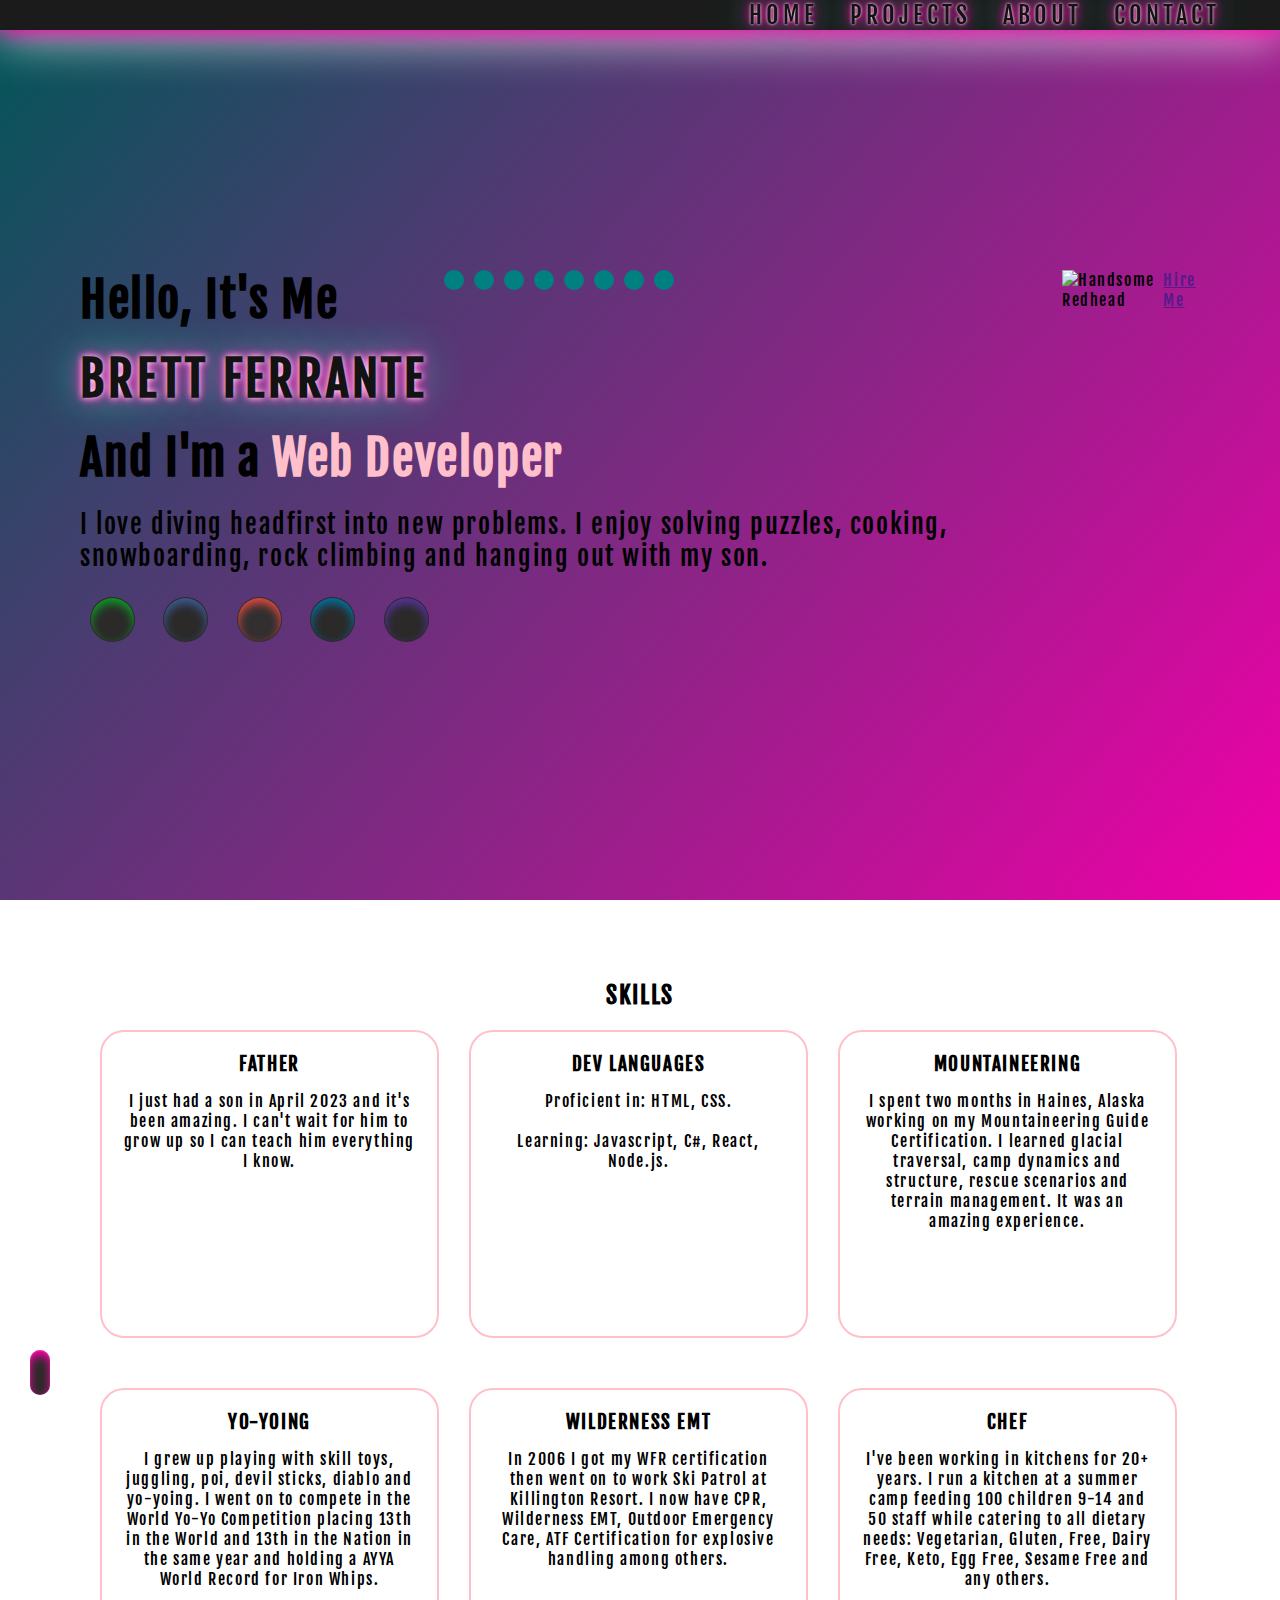
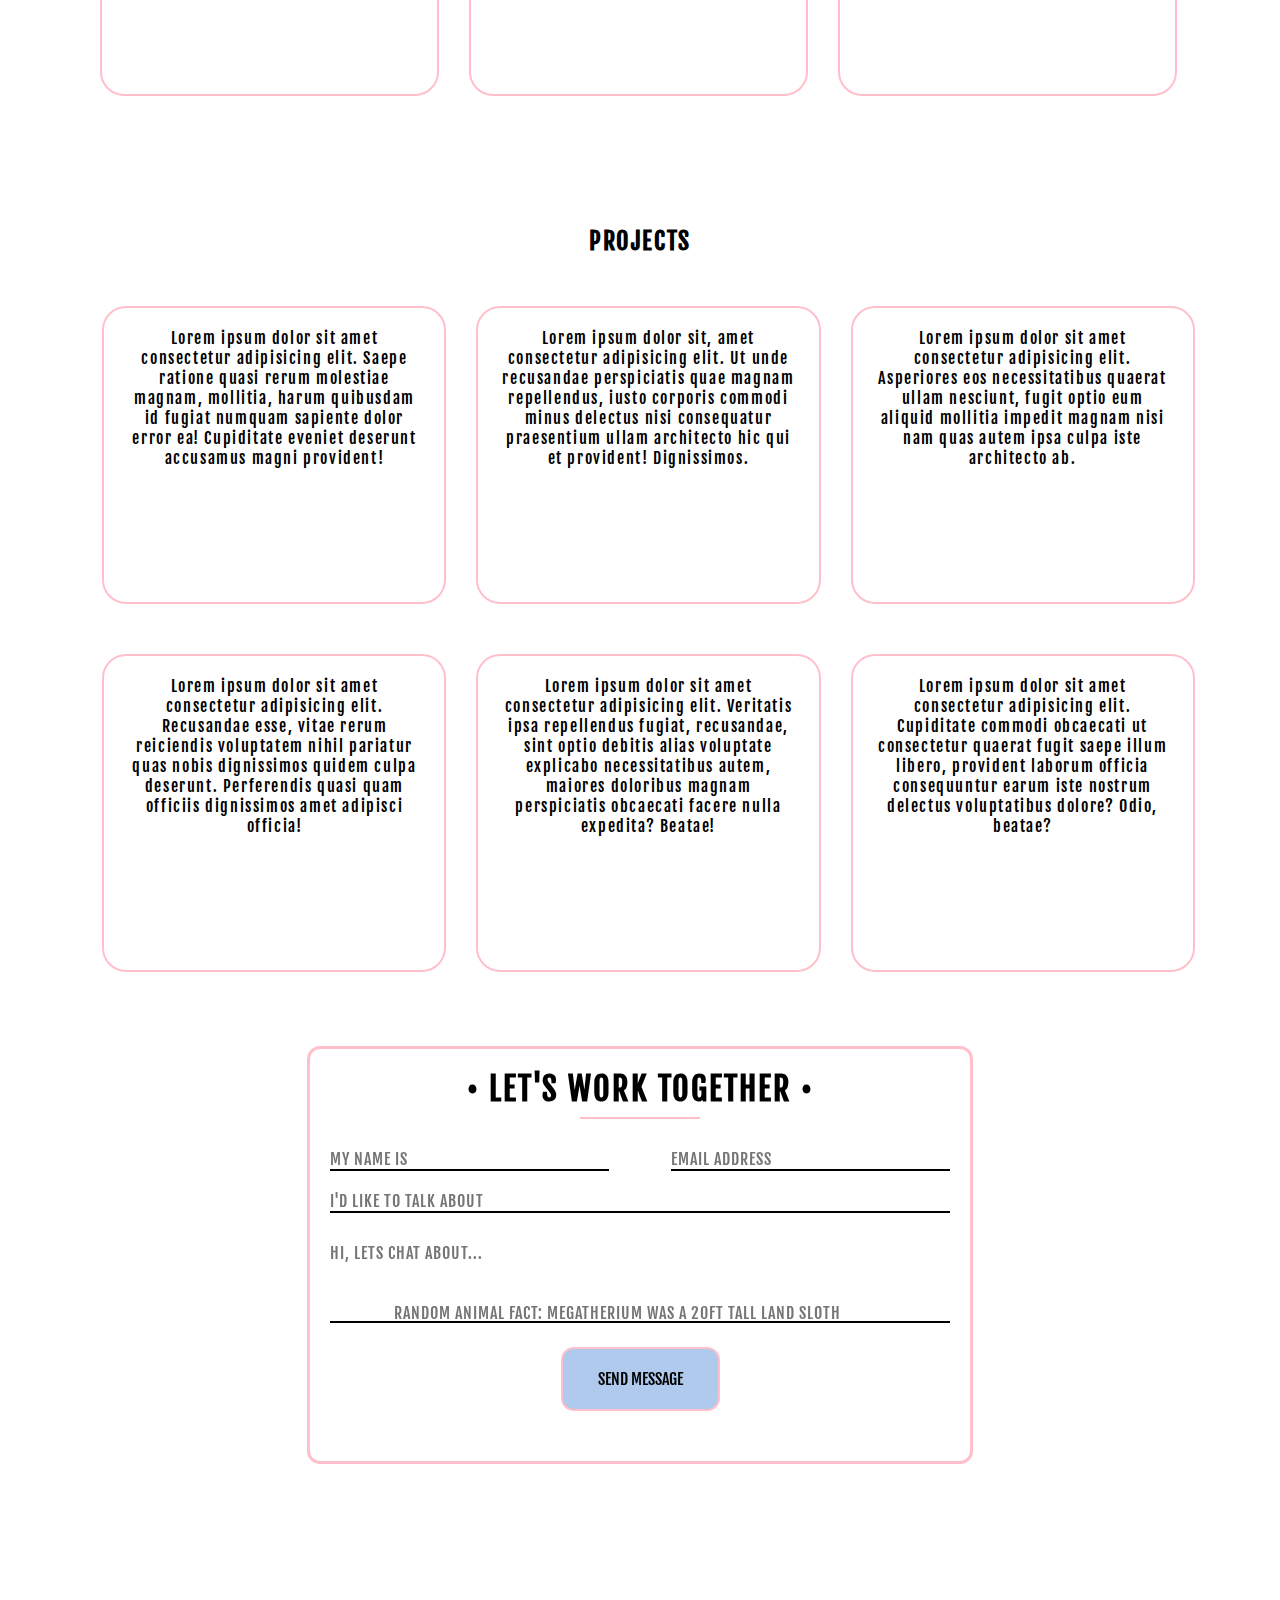
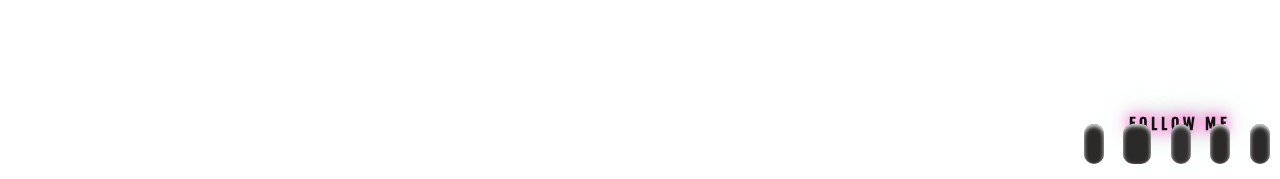
==== index.html @ fe760527 "v 1.9.21.23" ====
<!DOCTYPE html>
<html lang="en">
<head>
    <meta charset="UTF-8">
    <meta name="viewport" content="width=device-width, initial-scale=1.0">
    <link rel="stylesheet" href="./styles.css">
    <link rel="stylesheet" href=
    <link rel="stylesheet" href="https://cdnjs.cloudflare.com/ajax/libs/font-awesome/4.7.0/css/font-awesome.min.css" />
    <script src="https://kit.fontawesome.com/a2ad5e0c09.js" crossorigin="anonymous"></script>
    <title>Brett's Web Dev Portfolio</title>
</head>
<body>
    <header>
    </header>

        <!-- NavBar -->
        <div id="navbar_div">
            <nav id="navbar">
                <a href="./index.html" id="site_logo"><img src="/School/projects/icons/icon_3.png" alt=""></a>
                <ul class="navbar_menu">
                    <li>
                        <a href="./index.html" class="navbar_link"> Home </a>
                    </li>
                    <li>
                        <a href="#projects" class="navbar_link"> Projects </a>
                    </li>
                    <li>
                        <a href="./about.html" class="navbar_link"> About </a>
                    </li>
                    <li>
                        <a href="#contact" class="navbar_link"> Contact </a>
                    </li>
                </ul>
            </nav>
        </div>

    <!-- Homepage Section -->
    <section id="home">
        <div class="home_content">
            <h3>Hello, It's Me</h3>
            <h3>Brett Ferrante</h3>
            <h3>And I'm a <span>Web Developer</span></h3>
            <p>I love diving headfirst into new problems. I enjoy solving puzzles, cooking, snowboarding, rock climbing and hanging out with my son.</p>
            <div class="home_social">
                <ul class="home_social_icons">
                    <li><a href="" class="home_social_icon"> <i class="fa-solid fa-envelope"></i></a></li>
                    <li><a href="" class="home_social_icon"> <i class="fa-brands fa-facebook-f"></i></a></li>
                    <li><a href="" class="home_social_icon"> <i class="fa-brands fa-youtube"></i></a></li>
                    <li><a href="" class="home_social_icon"> <i class="fa-brands fa-linkedin"></i></a></li>
                    <li><a href="" class="home_social_icon"> <i class="fa-brands fa-github"></i></a></li>
                </ul>
            </div>
        </div>
        <div class="home_content">
            <img id="profile_img" src="./profile_pic.png" alt="Handsome Redhead">
        </div>

        <div class="animation-wrapper">
            <div class="circle"></div>
            <div class="circle"></div>
            <div class="circle"></div>
            <div class="circle"></div>
            <div class="circle"></div>
            <div class="circle"></div>
            <div class="circle"></div>
            <div class="circle"></div>
        </div>
            </div>

        <div class="hire_me">
            <a href="" class="hire_me"> Hire Me <div class="shine"></div></a>
        </div>
    </section>

    <!-- ! Have Fun Section -->
    <div class="fun">
    </div>

    <!-- Skills Section -->
    <div class="skills_header">
        <h2>SKILLS</h2>
    </div>
    <div class="skills_grid">
        <div class="skills_grid_item"><h3> Father </h3><p>I just had a son in April 2023 and it's been amazing. I can't wait for him to grow up so I can teach him everything I know.</p></div>
        <div class="skills_grid_item"><h3> Dev Languages </h3><p>Proficient in: HTML, CSS.
        <br>
        <br>Learning: Javascript, C#, React, Node.js.</p></div>
        <div class="skills_grid_item"><h3> Mountaineering </h3><p>I spent two months in Haines, Alaska working on my Mountaineering Guide Certification.
        I learned glacial traversal, camp dynamics and structure, rescue scenarios and terrain management. It was an amazing experience.</p></div>
        <div class="skills_grid_item"><h3> Yo-Yoing </h3><p>I grew up playing with skill toys, juggling, poi, devil sticks, diablo and yo-yoing. I went on to compete in the World Yo-Yo Competition placing 13th in the World and 13th in the Nation in the same year and holding a AYYA World Record for Iron Whips.</p></div>
        <div class="skills_grid_item"><h3> Wilderness EMT </h3><p>In 2006 I got my WFR certification then went on to work Ski Patrol at Killington Resort. I now have CPR, Wilderness EMT, Outdoor Emergency Care, ATF Certification for explosive handling among others.</p></div>
        <div class="skills_grid_item"><h3> Chef </h3><p>I've been working in kitchens for 20+ years. I run a kitchen at a summer camp feeding 100 children 9-14 and 50 staff while catering to all dietary needs: Vegetarian, Gluten, Free, Dairy Free, Keto, Egg Free, Sesame Free and any others.</p></div>
    </div>

    <!-- ! Projects Section -->
    <section id="projects">
        <div class="projects_header">
            <h2>Projects</h2>
            <div class="projects_grid">
                <div class="projects_grid_item">Lorem ipsum dolor sit amet consectetur adipisicing elit. Saepe ratione quasi rerum molestiae magnam, mollitia, harum quibusdam id fugiat numquam sapiente dolor error ea! Cupiditate eveniet deserunt accusamus magni provident!</div>
                <div class="projects_grid_item">Lorem ipsum dolor sit, amet consectetur adipisicing elit. Ut unde recusandae perspiciatis quae magnam repellendus, iusto corporis commodi minus delectus nisi consequatur praesentium ullam architecto hic qui et provident! Dignissimos.</div>
                <div class="projects_grid_item">Lorem ipsum dolor sit amet consectetur adipisicing elit. Asperiores eos necessitatibus quaerat ullam nesciunt, fugit optio eum aliquid mollitia impedit magnam nisi nam quas autem ipsa culpa iste architecto ab.</div>
                <div class="projects_grid_item">Lorem ipsum dolor sit amet consectetur adipisicing elit. Recusandae esse, vitae rerum reiciendis voluptatem nihil pariatur quas nobis dignissimos quidem culpa deserunt. Perferendis quasi quam officiis dignissimos amet adipisci officia!</div>
                <div class="projects_grid_item">Lorem ipsum dolor sit amet consectetur adipisicing elit. Veritatis ipsa repellendus fugiat, recusandae, sint optio debitis alias voluptate explicabo necessitatibus autem, maiores doloribus magnam perspiciatis obcaecati facere nulla expedita? Beatae!</div>
                <div class="projects_grid_item">Lorem ipsum dolor sit amet consectetur adipisicing elit. Cupiditate commodi obcaecati ut consectetur quaerat fugit saepe illum libero, provident laborum officia consequuntur earum iste nostrum delectus voluptatibus dolore? Odio, beatae?</div>
            </div>
        </div>
    </section>

    <!-- ! Make detailed about me section. -->

    <!-- Contact Form -->
    <div id="contact">
        <h1>&bullet; LET'S WORK TOGETHER &bullet;</h1>
        <div class="underline"></div>
        
        <form id="contact_form" action="#" method="post">
            <div class="name">
                <label for="name"></label>
                <input id="name_input" type="text" placeholder="MY NAME IS" name="name" required>
            </div>
            <div class="email">
                <label for="email"></label>
                <input id="email_input" type="email" placeholder="EMAIL ADDRESS" name="email" required>
            </div>
            <div class="subject">
                <label for="subject"></label>
                <input id="subject_input" type="text" placeholder="I'D LIKE TO TALK ABOUT" name="subject" required>
            </div>
            <div class="message">
                <label for="message"></label>
                <textarea id="message_input" placeholder="HI, LETS CHAT ABOUT...
                
                
                RANDOM ANIMAL FACT: MEGATHERIUM WAS A 20FT TALL LAND SLOTH" name="message" cols="30" rows="5" required></textarea>
            </div>
            <div class="submit">
                <input id="contact_button" class="glow_btn" type="submit" value="SEND MESSAGE">
            </div>
        </form>
    </div>

    <!-- Social Media Footer Icons -->
    <!-- ! Link to Accounts -->
    <footer id="footer">
        <div class="footer_social_icons">
            <h4 class="social_header">Follow Me</h4>
            <ul class="social_icons">
                <li><a href="" class="social_icon"> <i class="fa-solid fa-envelope"></i></a></li>
                <li><a href="" class="social_icon"> <i class="fa-brands fa-facebook-f"></i></a></li>
                <!-- <li><a href="" class="social_icon"> <i class="fa-brands fa-square-twitter"></i></a></li> -->
                <li><a href="" class="social_icon"> <i class="fa-brands fa-youtube"></i></a></li>
                <li><a href="" class="social_icon"> <i class="fa-brands fa-linkedin"></i></a></li>
                <li><a href="" class="social_icon"> <i class="fa-brands fa-github"></i></a></li>
            </ul>
        </div>
    </footer>

    <!-- Jump to Top -->
    <a href="#" class="top"><i class="fa-solid fa-arrow-up"></i></a>

    <!-- Copyright -->
    <div class="copyright">
        <footer> <p>&copy; <script>document.write(new Date().getFullYear())</script> Brett Ferrante</p></footer>
    </div>
</body>
</html>
---- styles.css ----
/* ? Maybe change coloring in the future to mellow out. */
/* TODO: CSS Grid
TODO: media queries
TODO: 
 */


@font-face { 
font-family: "Fjalla One";  
src: url("./Fjalla_One/FjallaOne-Regular.ttf") format("truetype"); 
}

/* Base Styling */
* {
    padding: 0;
    margin: 0;
    box-sizing: border-box;
}
::selection {
    color: white;
    background: rgb(240, 139, 186);
}
html {
    font-family: "Fjalla One", Arial;
    font-weight: 200;
    background: linear-gradient(130deg, rgb(1, 86, 88), rgb(240, 0, 168));
    background-attachment: fixed;
    scroll-behavior: smooth;
}
body {
    margin: 0;
    letter-spacing: .1rem;
}

/* Navbar Styling */
#site_logo {
    filter: invert(1);
    scale: .4;
    display: block;
    margin: -75px -50px;
    padding: 0;
}
.navbar_link {
    text-decoration: none;
    text-transform: uppercase;
    letter-spacing: .25rem;
    color: #131313;
    text-shadow:
        0 0 3px #fff,
        0 0 10px #ff00aa,
        0 0 21px #ff00aa,
        0 0 42px #0fa;
}
.navbar_link:hover {
    color: white;
}
.navbar_menu {
    float: right;
    display: flex;
    justify-content: space-between;
    align-items: center;
    list-style: none;
    gap: 2rem;
    padding: 0 30px 0 0;
    font-size: 1.5rem;
}
#navbar_div {
    position: sticky;
    top: 0;
}
/*! Not Working for some reason */
#navbar {
    background: rgb(27, 27, 27);
    box-shadow: 0 3px 20px #ff00aa, 0 3.5px 50px #fff;
    display: flex;
    justify-content: space-between;
    padding: 0 30px 0 0;
    position: sticky;
	top: 0;
}

/* Homepage Design Styling */
section {
    min-height: 100vh;
    padding: 5rem 8% 2rem;
}
#home {
    display: flex;
    justify-content: center;
    align-items: top;
    padding: 15rem 5rem;
}
.home_content h3 {
    font-size: 3rem;
    font-weight: 700;
}
.home_content h3:nth-of-type(2) {
    margin: 1.2rem 0;
    text-decoration: none;
    text-transform: uppercase;
    letter-spacing: .25rem;
    color: #131313;
    text-shadow:
        0 0 7px #fff,
        0 0 10px #ff00aa,
        0 0 21px #ff00aa,
        0 0 42px #0fa;
}
.home_content h3:nth-of-type(3) {
    margin-bottom: 1.2rem;
}
.home_content h3 span {
    color: pink;
}
.home_content h1 {
    font-size: 5rem;
    font-weight: 700;
    line-height: 1.3;
}
.home_content img {
    width: 35vw;
}
.home_content p {
    font-size: 1.6rem;
    margin-bottom: 1rem;
}

/* Home Social Styling */
.home_social a {
    display: inline-flex;
    justify-content: center;
    align-items: center;
    width: 4rem;
    height: 4rem;
    background: transparent;
    border-radius: 50%;
    font-size: 1.5rem;
    text-decoration: none;
    color: whitesmoke;
}
.home_social li {
    list-style: none;
    vertical-align: top;
    display: inline;
    height: 100px;
    padding-right: 5px;    
}
.home_social_icons i {
    border: .1rem solid white;
    text-align: center;
    height: 45px;
    width: 45px;
    border-radius: 50%;
    transition: .5s ease;
    border: .1rem solid transparent;
}
.home_social_icons i:hover {
    box-shadow: inset 1px 2px 5px #fff, 0 2px 20px black, inset 10px 2px 20px black;
    border: .1rem solid white;
}

.hire_me {
    flex-direction: row;
}

.home_social_icons .fa-envelope {
    box-shadow: inset 0 5px 10px #0e9c26;
}
.home_social_icons .fa-envelope:hover {
    background-color: #0e9c26;
}
.home_social_icons .fa-facebook-f {
    box-shadow: inset 0 5px 10px #3d5b99;
}
.home_social_icons .fa-facebook-f:hover {
    background-color: #3d5b99;
}
.home_social_icons .fa-youtube {
    box-shadow: inset 0 5px 10px #e64a41;
}
.home_social_icons .fa-youtube:hover {
    background-color: #e64a41;
}
.home_social_icons .fa-linkedin {
    box-shadow: inset 0 5px 10px #0073a4;
}
.home_social_icons .fa-linkedin:hover {
    background-color: #0073a4;
}
.home_social_icons .fa-github {
    box-shadow: inset 0 5px 10px #5a32a3;

}
.home_social_icons .fa-github:hover {
    background-color: #5a32a3;
}

/* Profile Picture */
#profile_pic {
    width: 150px;
    display: block;
    margin: auto;
    padding: 50px 0 0 0;
}
.hello {
    margin: auto;
    letter-spacing: .25rem;
    text-transform: uppercase;
    text-align: center;
    padding: 15px 0 0 0;
}
#h1_bio {
    text-align: center;
}
.description {
    text-align: center;
}

/* Skills Grid Styling*/
.skills_grid {
    display: inline-grid;
    grid-template-columns: repeat(3, 30%);
    grid-column-gap: 30px;
    grid-row-gap: 50px;
    text-align: center;
    /* margin to center grid */
    margin: 20px 50px 50px 100px;
    min-height: 666px;
    max-height: max-content;
}
.skills_header {
    text-transform: uppercase;
    text-align: center;
    margin: 50px 0 0 0;
}
.skills_grid_item {
    padding: 20px;
    border: 2px solid pink;
    border-radius: 24px;
}
.skills_grid_item h3 {
    padding: 0 0 15px 0;
    text-transform: uppercase;
}

/* Works Styling */
.projects_grid {
    display: grid;
    grid-template-columns: repeat(3, 32%);
    grid-column-gap: 30px;
    grid-row-gap: 50px;
    text-align: center;
    min-height: 666px;
    max-height: max-content;
}
.projects_header h2 {
    text-transform: uppercase;
    text-align: center;
    margin-bottom: 50px;
}
.projects_grid_item {
    padding: 20px;
    border: 2px solid pink;
    border-radius: 24px;
}
.projects_grid_item h3 {
    padding: 0 0 15px 0;
    text-transform: uppercase;
}

/* Contact Page Styling */
#contact {
    letter-spacing: 2px;
    text-align: center;
    border: solid 3px pink;
    border-radius: 13px;
    max-width: 666px;
    margin: 0 auto 250px auto;
    padding: 20px 0 0 0;
    position: relative;
}
.underline {
    border-bottom: solid 2px pink;
    margin: .5rem auto;
    width: 120px;
}
form {
    margin: 30px 20px;
    padding: 0;
}

.name {
    float: left;
    width: 45%;
    padding: 0 0 20px 0;
}
.email {
    float: right;
    width: 45%;
    padding: 0 0 20px 0;
}
.subject {
    width: 100%;
    padding: 10px 0;
}

#contact_button {
    border: solid 2px pink;
    border-radius: 13px;
    background-color: rgb(175, 202, 236);
    color: rgb(0, 0, 0);
    cursor: pointer;
    display: inline-block;
    font-family: "Fjalla One";
    font-size: 1em;
    font-weight: lighter;
    padding: 20px 35px;
    margin: 20px 0px;
    transition: all 0.3s;
}

/* Learn Glow Button */

#contact_button:hover {
    background: pink;
    color: teal;
    box-shadow: 0 0.6em 0.5em -0.4em #ff00aa, 0 0.6em 0.55em -0.4em white;
    transform: translateY(-0.25em);
}
input[type='text'], [type='email'], select, textarea {
    background: none;
    border: none;
    border-bottom: solid 2px;
    color: black;
    letter-spacing: 1px;
    box-sizing: border-box;
    transition: all 0.3s;
    width: 100%;
}
input[type='text']:focus, [type='email']:focus, textarea:focus {
    outline: none;
}
button, input, select, textarea {
    color: #5A5A5A;
    font: inherit;
    margin: 0;
}
textarea {
    padding: 20px 0;
	height: 100px;
	resize: none;
    width: 100%;
    color: black;
}

/* Footer Social Media Styling */
.footer_social_icons {
    float: right;
}

/* ! Can't space "FOLLOW ME" from social icons without extending the entire page and creating space at the bottom. */
.social_header {
    margin-left: 50px;
    text-transform: uppercase;
    letter-spacing: .25rem;
    color: #131313;
    text-shadow:
        0 0 7px #fff,
        0 0 10px #ff00aa,
        0 0 21px #ff00aa,
        0 0 42px #0fa;
}

/*! I founds this on w3schools but don't fully understand why referencing 'li' or 'a' makes it able to format horizontally. Without it I could not get it to work, but I thought I should be able to with the .social_icons class. */

.social_icons li {
    vertical-align: top;
    display: inline-block;
    list-style: none;
}
.social_icons a {
    color: #fff;
    text-decoration: none;
    margin-right: 5px;
    padding: 0 5px 0 5px;
    display: inline-block;
    position: relative;
    z-index: 1;
    vertical-align: top;
    display: inline-block;
}

/* Icons and Hover Colors */
.fa-envelope {
    padding: 10px 10px;
    transition: .5s;
    background-color: #2b2a29;
    border-radius: 10px;
    box-shadow: inset 0 2px 4px whitesmoke;
}
.fa-envelope:hover {
    background-color: #0e9c26;
    box-shadow: inset 0 2px 4px whitesmoke;
}
.fa-facebook-f {
    padding: 10px 14px;
    transition: .5s;
    background-color: #2b2a29;
    border-radius: 10px;
    box-shadow: inset 0 2px 4px whitesmoke;
}
.fa-facebook-f:hover {
    background-color: #3d5b99;
    box-shadow: inset 0 2px 4px whitesmoke;
}
.fa-square-twitter {
    padding: 10px 10px;
    transition: .5s;
    background-color: #2b2a29;
    border-radius: 10px;
    box-shadow: inset 0 2px 4px whitesmoke;
}
.fa-square-twitter:hover {
    background-color: #00aced;
    box-shadow: inset 0 2px 4px whitesmoke;
}
.fa-youtube {
    padding: 10px 10px;
    transition: .5s;
    background-color: #322f30;
    border-radius: 10px;
    box-shadow: inset 0 2px 4px whitesmoke;
}
.fa-youtube:hover {
    background-color: #e64a41;
    box-shadow: inset 0 2px 4px whitesmoke;
}
.fa-linkedin {
    padding: 10px 10px;
    transition: .5s;
    background-color: #2b2a29;
    border-radius: 10px;
    box-shadow: inset 0 2px 4px whitesmoke;
}
.fa-linkedin:hover {
    background-color: #0073a4;
    box-shadow: inset 0 2px 4px whitesmoke;
}
.fa-github {
    padding: 10px 10px;
    transition: .5s;
    background-color: #2b2a29;
    border-radius: 10px;
    box-shadow: inset 0 2px 4px whitesmoke;
}
.fa-github:hover {
    background-color: #5a32a3;
    box-shadow: inset 0 2px 4px whitesmoke;
}

#footer {
    position: absolute;
    width: 100%;
}

/* Top Button */
/* ! Adjust button spacing from bottom of page */
.top {
    place-self:end;
    text-decoration: none;
    padding: 10px;
    color: #fff;
    background-color: #2b2a29;
    box-shadow: inset 0 5px 10px #ff00aa, inset 0 1px 1px white;
    border-radius: 100px;
    font-size: 20px;
    position: sticky;
    bottom: 20px;
    left: 30px;
    margin-top: 150vh;
}
.top:hover {
    box-shadow: inset 0 5px 10px #ff00aa, inset 0 1px 1px white, 0 5px 10px #ff00aa, 0 1px 1px white;
}

.copyright {
    width: 100%;
    line-height: 40px;
    position: relative;
    color: #fff;
    text-align: center;
    bottom: 0px;
}

/* Media Queries */

/* Light and Dark Mode */
/* @media screen and (prefers-color-scheme: dark) {
    body {
    --bg-color: black;
    --text-color: white;
    }
  } */

/*
Min-width: 320px (smaller phone viewpoints)
Min-width: 480px (small devices and most phones)
Min-width: 768px (most tablets)
Min-width: 992px (smaller desktop viewpoints)
Min-width: 1200px (large devices and wide screens)
*/

@media screen and (max-width: 480px) {
}

@media screen and (max-width: 768px) {
    body {
    background-color: rgb(137, 126, 165);
    }
}

@media screen and (max-width: 992px) {
    .circle {
        top: 15%;
    }
}



/* Learning CSS Motion */
.circle {
    position: absolute;
    width: 20px;
    height: 20px;
    border-radius: 100%;
    background-color: teal;
    animation: move-the-circle 1.75s infinite;
    transform-origin: center center;
    left: 30px;
    margin: 0 30%;
}
.circle:nth-child(1) {
    left: 60px;
    animation-delay: .1s;
}
.circle:nth-child(2) {
    left: 90px;
    animation-delay: .2s;
}
.circle:nth-child(3) {
    left: 120px;
    animation-delay: .3s;
}
.circle:nth-child(4) {
    left: 150px;
    animation-delay: .4s;
}
.circle:nth-child(5) {
    left: 180px;
    animation-delay: .5s;
}
.circle:nth-child(6) {
    left: 210px;
    animation-delay: .6s;
}
.circle:nth-child(7) {
    left: 240px;
    animation-delay: .7s;
}
.circle:nth-child(8) {
    left: 270px;
    animation-delay: .8s;
}

@keyframes move-the-circle {
    0% {
    transform: translate(0, 0) scale(1);
    opacity: 1;
    background-color: #ff00aa;
    }
    50% {
    transform: translate(0, 50px) scale(.5);
    opacity: .5;
    background-color:blueviolet;
    }
    100% {
    transform: translate(0, 0) scale(1);
    opacity: 1;
    background-color: teal;
    }
}
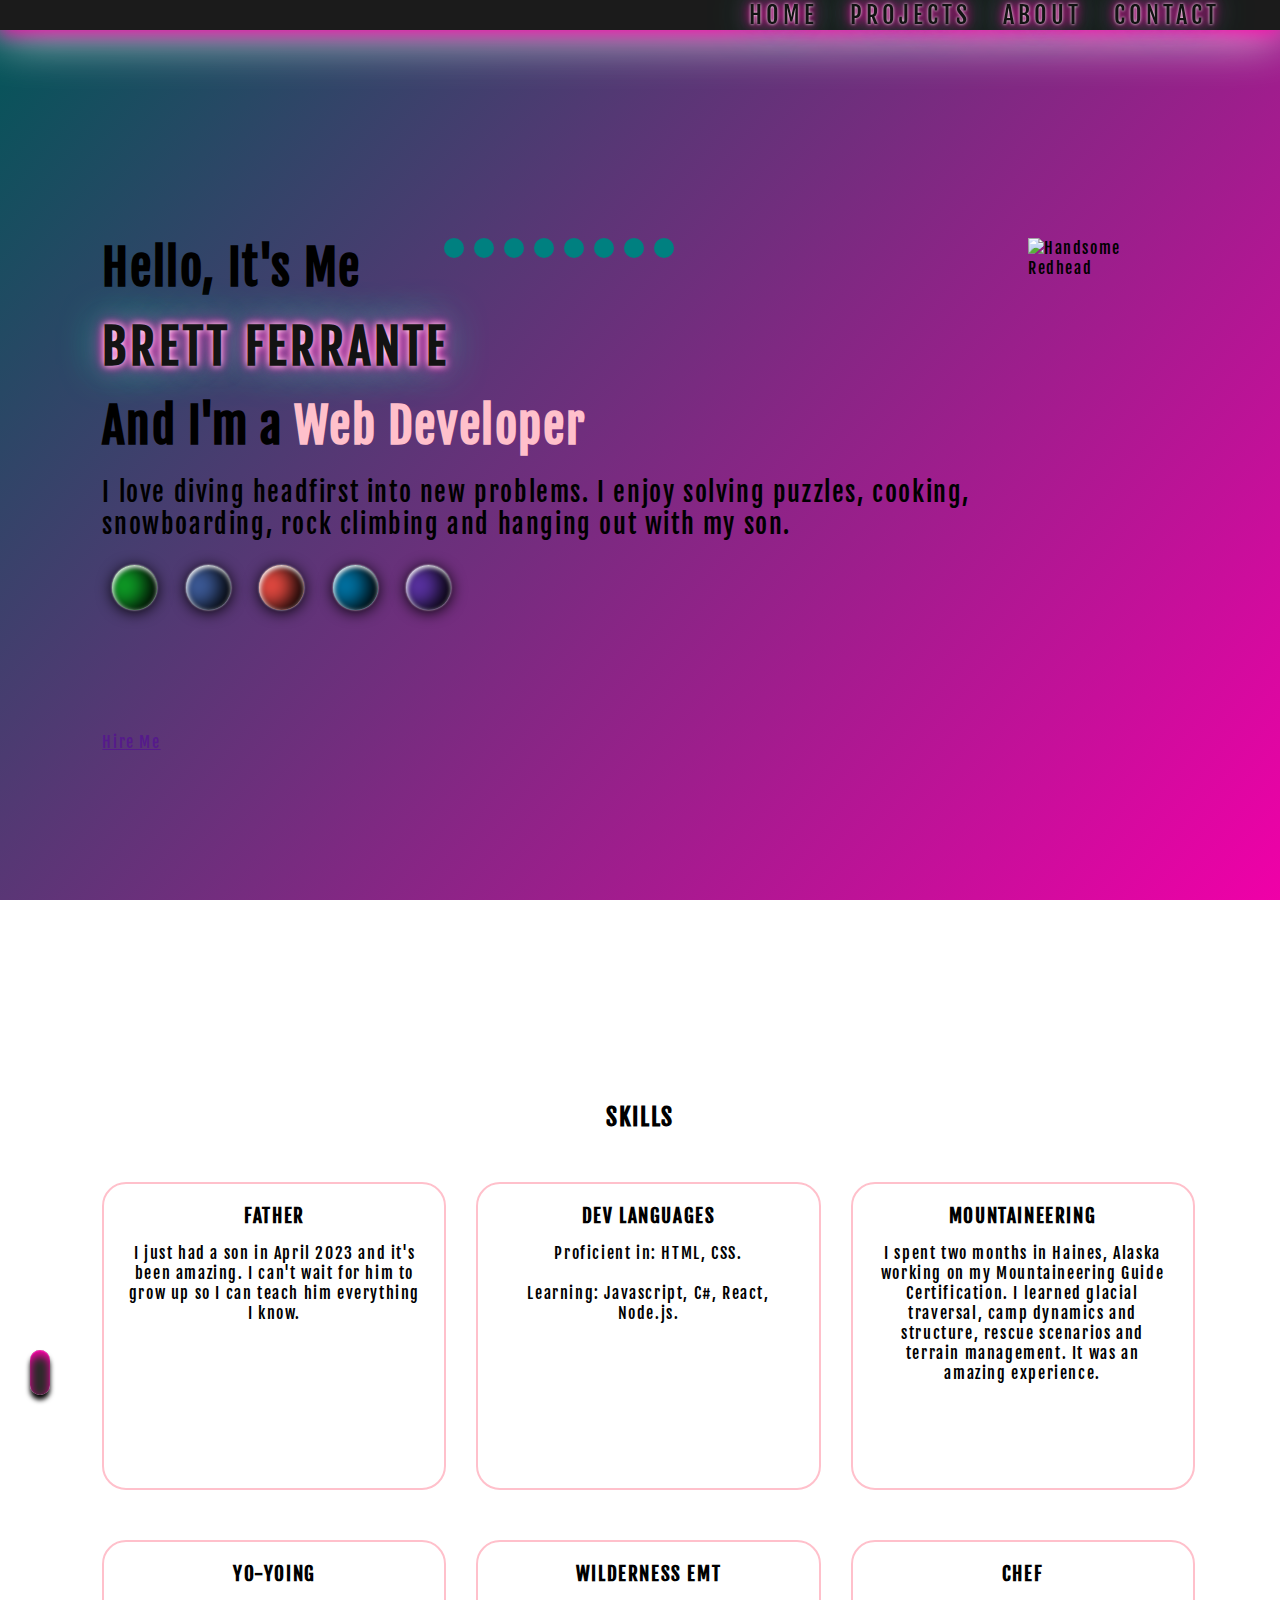
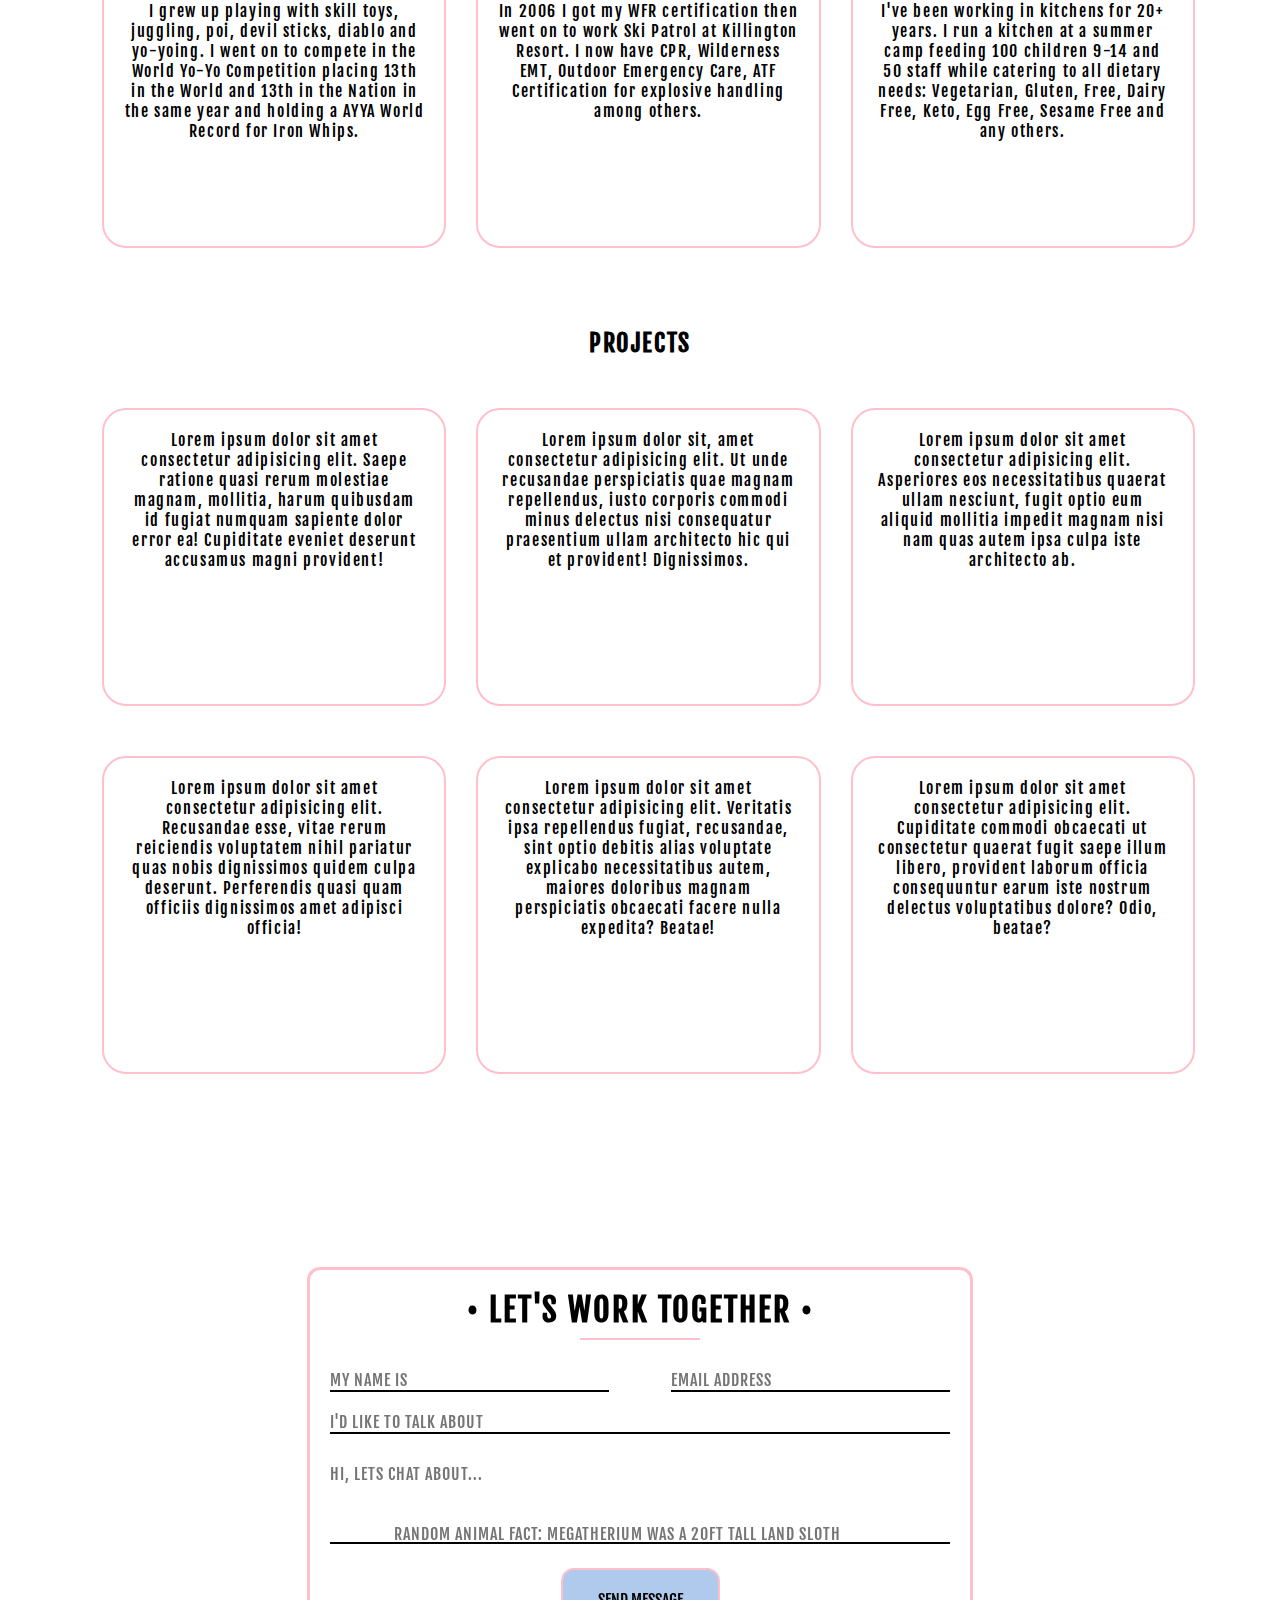
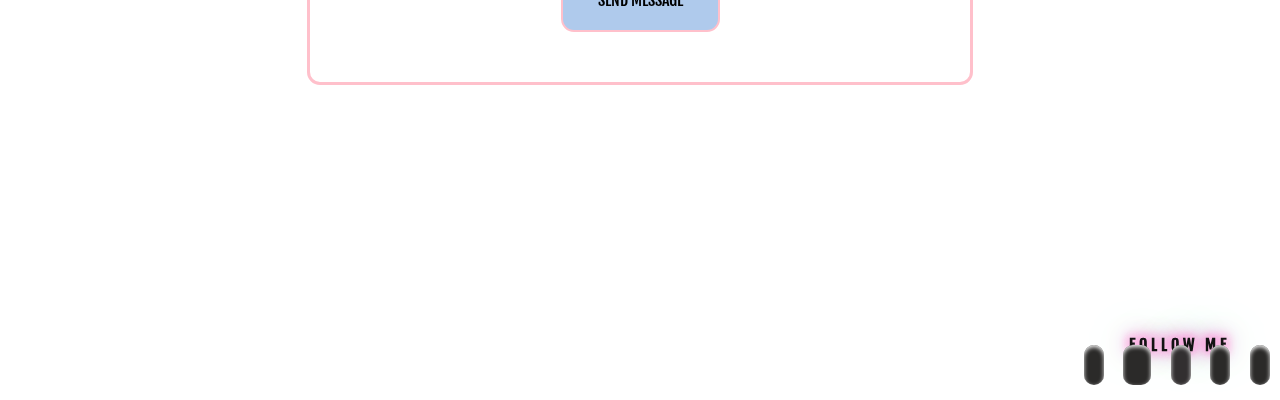
==== commit aaf616ba: "v 1.9.22.23 - fancy buttons" ====
--- a/index.html
+++ b/index.html
@@ -43,11 +43,11 @@
             <p>I love diving headfirst into new problems. I enjoy solving puzzles, cooking, snowboarding, rock climbing and hanging out with my son.</p>
             <div class="home_social">
                 <ul class="home_social_icons">
-                    <li><a href="" class="home_social_icon"> <i class="fa-solid fa-envelope"></i></a></li>
-                    <li><a href="" class="home_social_icon"> <i class="fa-brands fa-facebook-f"></i></a></li>
-                    <li><a href="" class="home_social_icon"> <i class="fa-brands fa-youtube"></i></a></li>
-                    <li><a href="" class="home_social_icon"> <i class="fa-brands fa-linkedin"></i></a></li>
-                    <li><a href="" class="home_social_icon"> <i class="fa-brands fa-github"></i></a></li>
+                    <li><a href=""> <i class="fa-solid fa-envelope"></i></a></li>
+                    <li><a href=""> <i class="fa-brands fa-facebook-f"></i></a></li>
+                    <li><a href=""> <i class="fa-brands fa-youtube"></i></a></li>
+                    <li><a href=""> <i class="fa-brands fa-linkedin"></i></a></li>
+                    <li><a href=""> <i class="fa-brands fa-github"></i></a></li>
                 </ul>
             </div>
         </div>
@@ -67,9 +67,14 @@
         </div>
             </div>
 
-        <div class="hire_me">
-            <a href="" class="hire_me"> Hire Me <div class="shine"></div></a>
+
         </div>
+    </section>
+    <!-- ! Hire Me Section -->
+    <section>
+    <div class="hire_me">
+        <a href="" class="hire_me"> Hire Me </a>
+    </div>
     </section>
 
     <!-- ! Have Fun Section -->
--- a/styles.css
+++ b/styles.css
@@ -81,14 +81,15 @@
 
 /* Homepage Design Styling */
 section {
-    min-height: 100vh;
+    min-height: 50vh;
     padding: 5rem 8% 2rem;
 }
 #home {
     display: flex;
+    flex-direction: row;
     justify-content: center;
     align-items: top;
-    padding: 15rem 5rem;
+    margin-top: 10%;
 }
 .home_content h3 {
     font-size: 3rem;
@@ -123,6 +124,7 @@
 .home_content p {
     font-size: 1.6rem;
     margin-bottom: 1rem;
+    max-width: 1000px;
 }
 
 /* Home Social Styling */
@@ -143,56 +145,50 @@
     vertical-align: top;
     display: inline;
     height: 100px;
-    padding-right: 5px;    
+    padding-right: 5px;   
 }
 .home_social_icons i {
-    border: .1rem solid white;
+    box-shadow: inset 1px 2px 5px #fff, 0px 0px 2px #fff, 0 2px 15px black, inset -10px -2px 20px black;
+    border: transparent;
     text-align: center;
     height: 45px;
     width: 45px;
     border-radius: 50%;
     transition: .5s ease;
-    border: .1rem solid transparent;
 }
 .home_social_icons i:hover {
-    box-shadow: inset 1px 2px 5px #fff, 0 2px 20px black, inset 10px 2px 20px black;
-    border: .1rem solid white;
-}
-
-.hire_me {
-    flex-direction: row;
+    box-shadow: inset 2px 2px 5px black, 0 2px 10px white, inset -5px -5px 15px black;
 }
 
 .home_social_icons .fa-envelope {
-    box-shadow: inset 0 5px 10px #0e9c26;
-}
-.home_social_icons .fa-envelope:hover {
     background-color: #0e9c26;
 }
+.home_social_icons .fa-envelope:active {
+    background-color: #ff00aa;
+}
 .home_social_icons .fa-facebook-f {
-    box-shadow: inset 0 5px 10px #3d5b99;
-}
-.home_social_icons .fa-facebook-f:hover {
     background-color: #3d5b99;
 }
+.home_social_icons .fa-facebook-f:active {
+    background-color: #ff00aa;
+}
 .home_social_icons .fa-youtube {
-    box-shadow: inset 0 5px 10px #e64a41;
-}
-.home_social_icons .fa-youtube:hover {
     background-color: #e64a41;
 }
+.home_social_icons .fa-youtube:active {
+    background-color: #ff00aa;
+}
 .home_social_icons .fa-linkedin {
-    box-shadow: inset 0 5px 10px #0073a4;
-}
-.home_social_icons .fa-linkedin:hover {
     background-color: #0073a4;
 }
+.home_social_icons .fa-linkedin:active {
+    background-color: #ff00aa;
+}
 .home_social_icons .fa-github {
-    box-shadow: inset 0 5px 10px #5a32a3;
-
-}
-.home_social_icons .fa-github:hover {
     background-color: #5a32a3;
+}
+.home_social_icons .fa-github:active {
+    background-color: #ff00aa;
 }
 
 /* Profile Picture */
@@ -216,22 +212,28 @@
     text-align: center;
 }
 
+
+/* Hire Me */
+.hire_me {
+}
+
+
 /* Skills Grid Styling*/
 .skills_grid {
     display: inline-grid;
-    grid-template-columns: repeat(3, 30%);
+    grid-template-columns: repeat(3, 32%);
     grid-column-gap: 30px;
     grid-row-gap: 50px;
     text-align: center;
     /* margin to center grid */
-    margin: 20px 50px 50px 100px;
     min-height: 666px;
     max-height: max-content;
+    margin: 0 8%;
 }
 .skills_header {
     text-transform: uppercase;
     text-align: center;
-    margin: 50px 0 0 0;
+    margin-bottom: 50px;
 }
 .skills_grid_item {
     padding: 20px;
@@ -252,6 +254,7 @@
     text-align: center;
     min-height: 666px;
     max-height: max-content;
+    margin-bottom: 15%;
 }
 .projects_header h2 {
     text-transform: uppercase;
@@ -471,7 +474,7 @@
     padding: 10px;
     color: #fff;
     background-color: #2b2a29;
-    box-shadow: inset 0 5px 10px #ff00aa, inset 0 1px 1px white;
+    box-shadow: inset 0 5px 10px #ff00aa, inset 0 1px 1px white, 0 5px 5px black;
     border-radius: 100px;
     font-size: 20px;
     position: sticky;
@@ -480,7 +483,7 @@
     margin-top: 150vh;
 }
 .top:hover {
-    box-shadow: inset 0 5px 10px #ff00aa, inset 0 1px 1px white, 0 5px 10px #ff00aa, 0 1px 1px white;
+    box-shadow: inset 0 5px 10px black, inset 0 1px 1px white, 0 5px 5px #ff00aa, 0 2px 2px white;
 }
 
 .copyright {
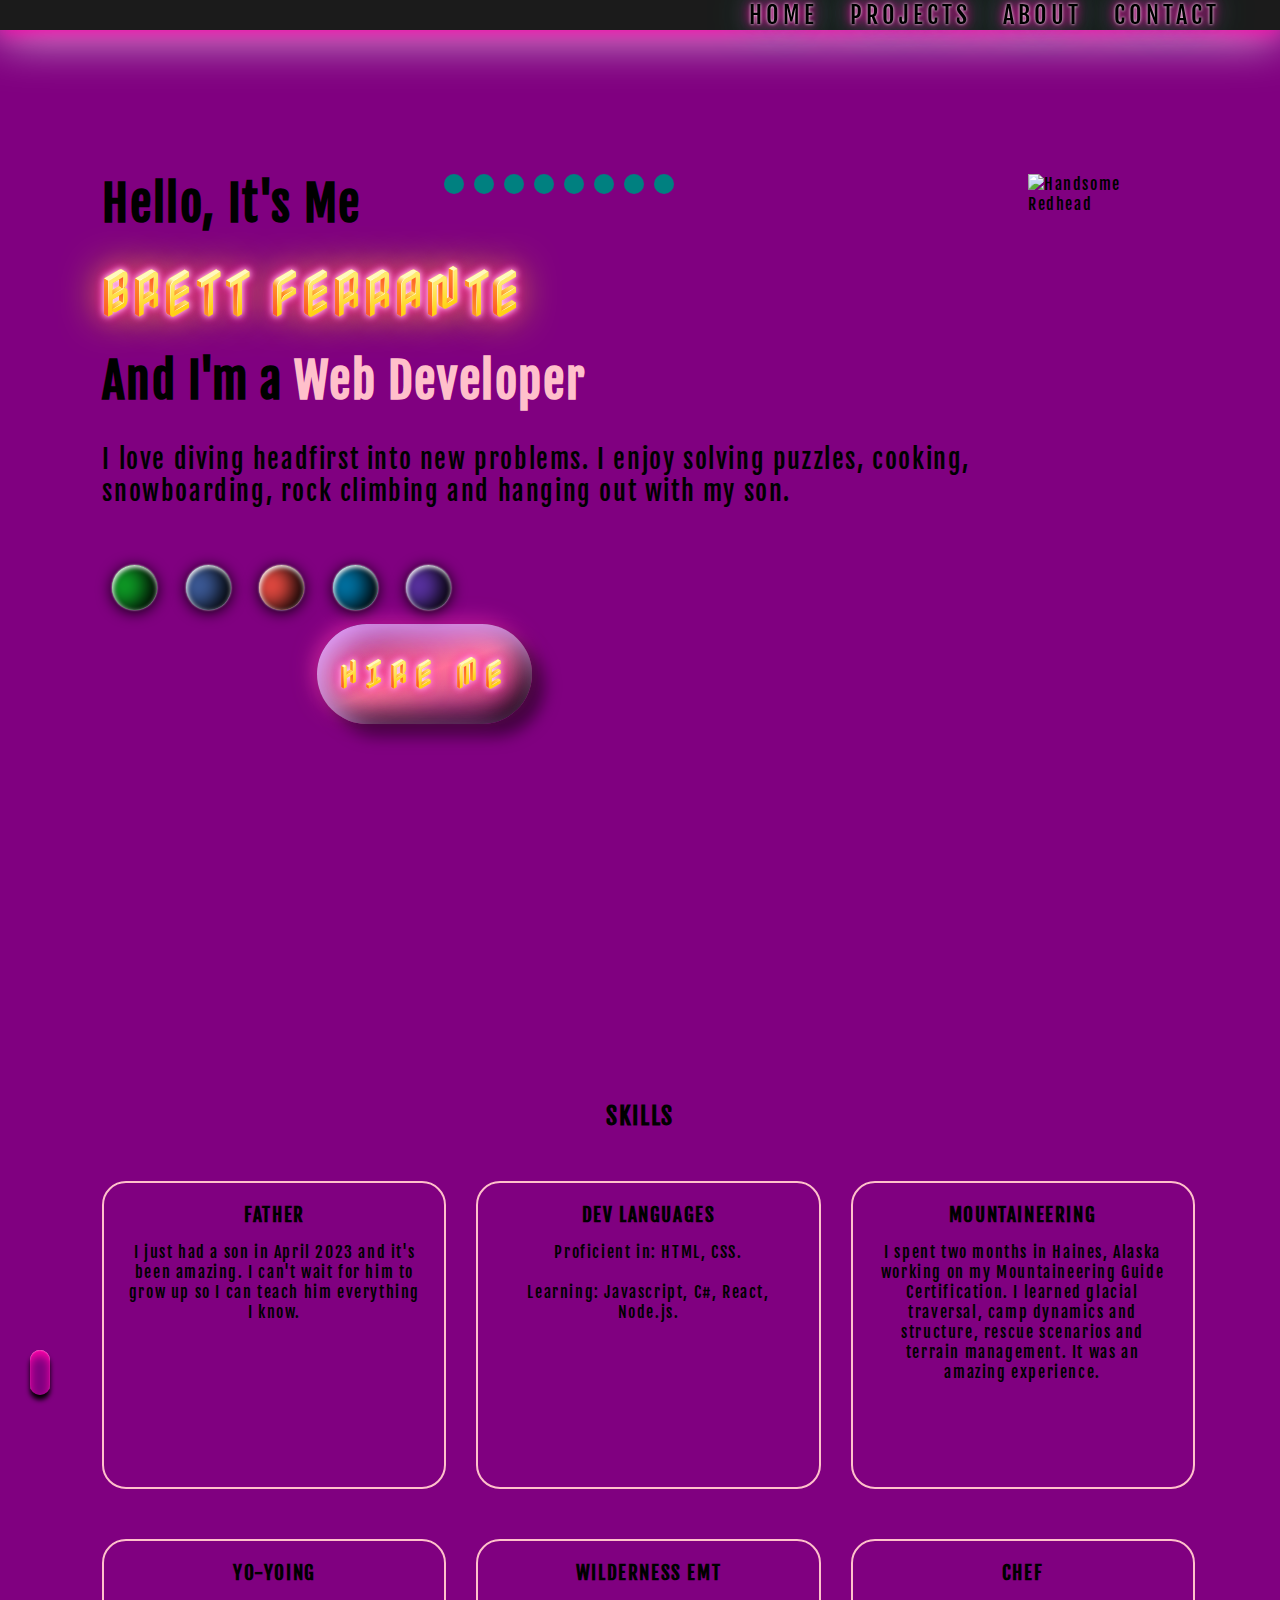
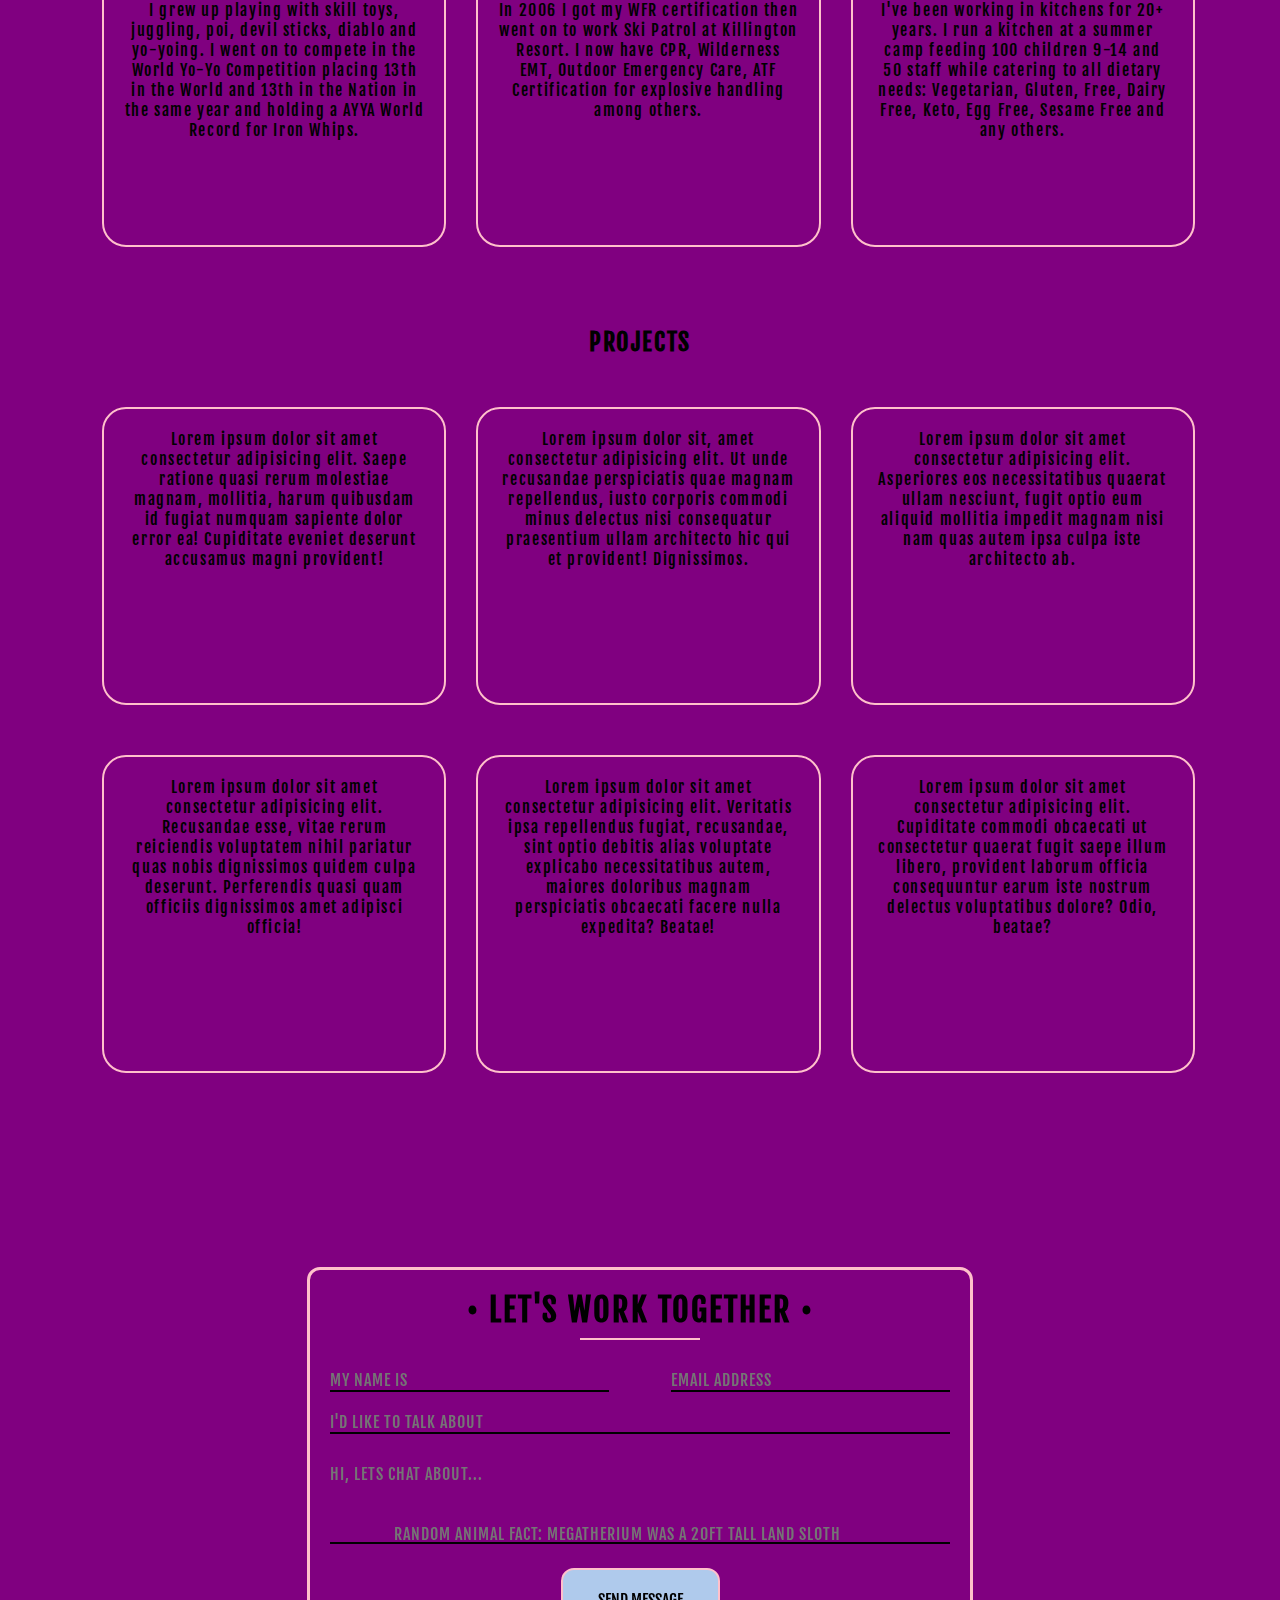
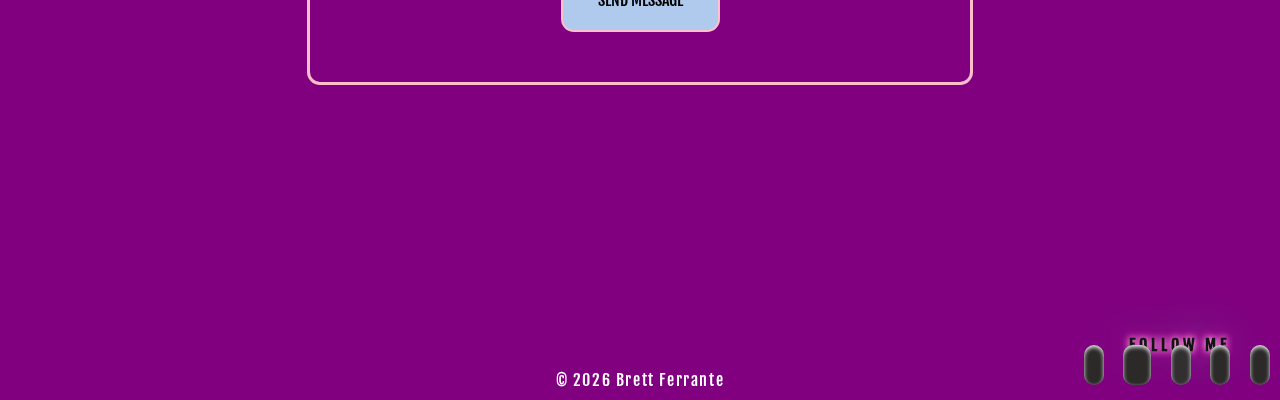
==== commit b16ba0c1: "v 1.9.22.23 - added hire me button" ====
--- a/index.html
+++ b/index.html
@@ -4,8 +4,6 @@
     <meta charset="UTF-8">
     <meta name="viewport" content="width=device-width, initial-scale=1.0">
     <link rel="stylesheet" href="./styles.css">
-    <link rel="stylesheet" href=
-    <link rel="stylesheet" href="https://cdnjs.cloudflare.com/ajax/libs/font-awesome/4.7.0/css/font-awesome.min.css" />
     <script src="https://kit.fontawesome.com/a2ad5e0c09.js" crossorigin="anonymous"></script>
     <title>Brett's Web Dev Portfolio</title>
 </head>
@@ -71,14 +69,17 @@
         </div>
     </section>
     <!-- ! Hire Me Section -->
-    <section>
+    <section id="hire_me_sec">
     <div class="hire_me">
-        <a href="" class="hire_me"> Hire Me </a>
+        <a href=""> Hire Me </a>
     </div>
     </section>
 
-    <!-- ! Have Fun Section -->
+    <!-- ! Have Fun Section
+        ! Create RPG character screen - grid
+    ! -->
     <div class="fun">
+
     </div>
 
     <!-- Skills Section -->
--- a/styles.css
+++ b/styles.css
@@ -1,13 +1,27 @@
 /* ? Maybe change coloring in the future to mellow out. */
-/* TODO: CSS Grid
-TODO: media queries
+/* TODO: media queries
 TODO: 
  */
 
-
 @font-face { 
-font-family: "Fjalla One";  
-src: url("./Fjalla_One/FjallaOne-Regular.ttf") format("truetype"); 
+    font-family: "Fjalla One";  
+    src: url("./Fonts/FjallaOne.ttf") format("truetype");
+}
+@font-face {
+    font-family: "Creepster";
+    src: url("./Fonts/Creepster.ttf") format("truetype");
+}
+@font-face {
+    font-family: "Foldit";
+    src: url("./Fonts/Foldit.ttf") format("truetype");
+}
+@font-face {
+    font-family: "Nabla";
+    src: url("./Fonts/Nabla.ttf") format("truetype");
+}
+@font-face {
+    font-family: "SpecialElite";
+    src: url("./Fonts/SpecialElite.ttf") format("truetype");
 }
 
 /* Base Styling */
@@ -20,10 +34,19 @@
     color: white;
     background: rgb(240, 139, 186);
 }
+
+/* Hyperlink Styling */
+a:link, a:visited, a:hover, a:active {
+    background-color: transparent;
+    text-decoration: none;
+    color: inherit;
+}
+
 html {
     font-family: "Fjalla One", Arial;
     font-weight: 200;
-    background: linear-gradient(130deg, rgb(1, 86, 88), rgb(240, 0, 168));
+    background: purple;
+    /* background: linear-gradient(130deg, rgb(1, 86, 88), rgb(240, 0, 168)); */
     background-attachment: fixed;
     scroll-behavior: smooth;
 }
@@ -89,7 +112,7 @@
     flex-direction: row;
     justify-content: center;
     align-items: top;
-    margin-top: 10%;
+    margin-top: 5%;
 }
 .home_content h3 {
     font-size: 3rem;
@@ -99,16 +122,17 @@
     margin: 1.2rem 0;
     text-decoration: none;
     text-transform: uppercase;
+    font-family: "Nabla";
     letter-spacing: .25rem;
     color: #131313;
     text-shadow:
         0 0 7px #fff,
         0 0 10px #ff00aa,
         0 0 21px #ff00aa,
-        0 0 42px #0fa;
+        0 0 42px rgb(251, 255, 0);
 }
 .home_content h3:nth-of-type(3) {
-    margin-bottom: 1.2rem;
+    margin-bottom: 2rem;
 }
 .home_content h3 span {
     color: pink;
@@ -119,11 +143,11 @@
     line-height: 1.3;
 }
 .home_content img {
-    width: 35vw;
+    width: 100%;
 }
 .home_content p {
     font-size: 1.6rem;
-    margin-bottom: 1rem;
+    margin-bottom: 3rem;
     max-width: 1000px;
 }
 
@@ -157,7 +181,7 @@
     transition: .5s ease;
 }
 .home_social_icons i:hover {
-    box-shadow: inset 2px 2px 5px black, 0 2px 10px white, inset -5px -5px 15px black;
+    box-shadow: inset 2px 2px 5px black, 0 0px 10px white, inset -5px -5px 15px black;
 }
 
 .home_social_icons .fa-envelope {
@@ -193,7 +217,6 @@
 
 /* Profile Picture */
 #profile_pic {
-    width: 150px;
     display: block;
     margin: auto;
     padding: 50px 0 0 0;
@@ -215,8 +238,34 @@
 
 /* Hire Me */
 .hire_me {
-}
-
+    background: linear-gradient(160deg, purple, hotpink, purple);
+    border-radius: 50px;
+    display: flex;
+    height: 100px;
+    text-transform: uppercase;
+    font-family: Nabla;
+    font-weight: 500;
+    font-size: 30px;
+    letter-spacing: .5rem;
+    text-shadow:
+        0 0 7px #fff,
+        0 0 10px #ff00aa,
+        0 0 21px #ff00aa,
+        0 0 42px rgb(251, 255, 0);
+    color: rgb(0, 0, 0);
+    justify-content: center;
+    align-items: center;
+    margin: -10% 0 0 20%;
+    width: 20%;
+    box-shadow: 12px 12px 16px 0 rgba(0, 0, 0, .5), -4px -4px 20px 0 rgba(255, 49, 186, 0.5), inset 12px 12px 30px 0 rgb(229, 162, 255), inset -8px -8px 30px black;
+}
+.hire_me:hover {
+    background: linear-gradient(155deg, hotpink, purple, hotpink);
+    box-shadow: inset 12px 12px 20px 0 black, inset -8px -8px 20px black, 0 0 25px white, inset 0 0 1px 30px rgba(0, 0, 0, .025);
+}
+.hire_me:active {
+    box-shadow: inset 12px 12px 20px 0 black, inset -8px -8px 20px black, 0 0 25px white;
+}
 
 /* Skills Grid Styling*/
 .skills_grid {
@@ -307,6 +356,7 @@
     padding: 10px 0;
 }
 
+/* Submit Email Button */
 #contact_button {
     border: solid 2px pink;
     border-radius: 13px;
@@ -321,9 +371,6 @@
     margin: 20px 0px;
     transition: all 0.3s;
 }
-
-/* Learn Glow Button */
-
 #contact_button:hover {
     background: pink;
     color: teal;
@@ -393,7 +440,7 @@
     display: inline-block;
 }
 
-/* Icons and Hover Colors */
+/* Social Media Icons and Hover Colors */
 .fa-envelope {
     padding: 10px 10px;
     transition: .5s;
@@ -486,6 +533,7 @@
     box-shadow: inset 0 5px 10px black, inset 0 1px 1px white, 0 5px 5px #ff00aa, 0 2px 2px white;
 }
 
+/* Copyright */
 .copyright {
     width: 100%;
     line-height: 40px;
@@ -494,8 +542,6 @@
     text-align: center;
     bottom: 0px;
 }
-
-/* Media Queries */
 
 /* Light and Dark Mode */
 /* @media screen and (prefers-color-scheme: dark) {
@@ -505,6 +551,8 @@
     }
   } */
 
+/* Media Queries */
+
 /*
 Min-width: 320px (smaller phone viewpoints)
 Min-width: 480px (small devices and most phones)
@@ -527,7 +575,6 @@
         top: 15%;
     }
 }
-
 
 
 /* Learning CSS Motion */
@@ -591,5 +638,4 @@
     opacity: 1;
     background-color: teal;
     }
-}
-
+}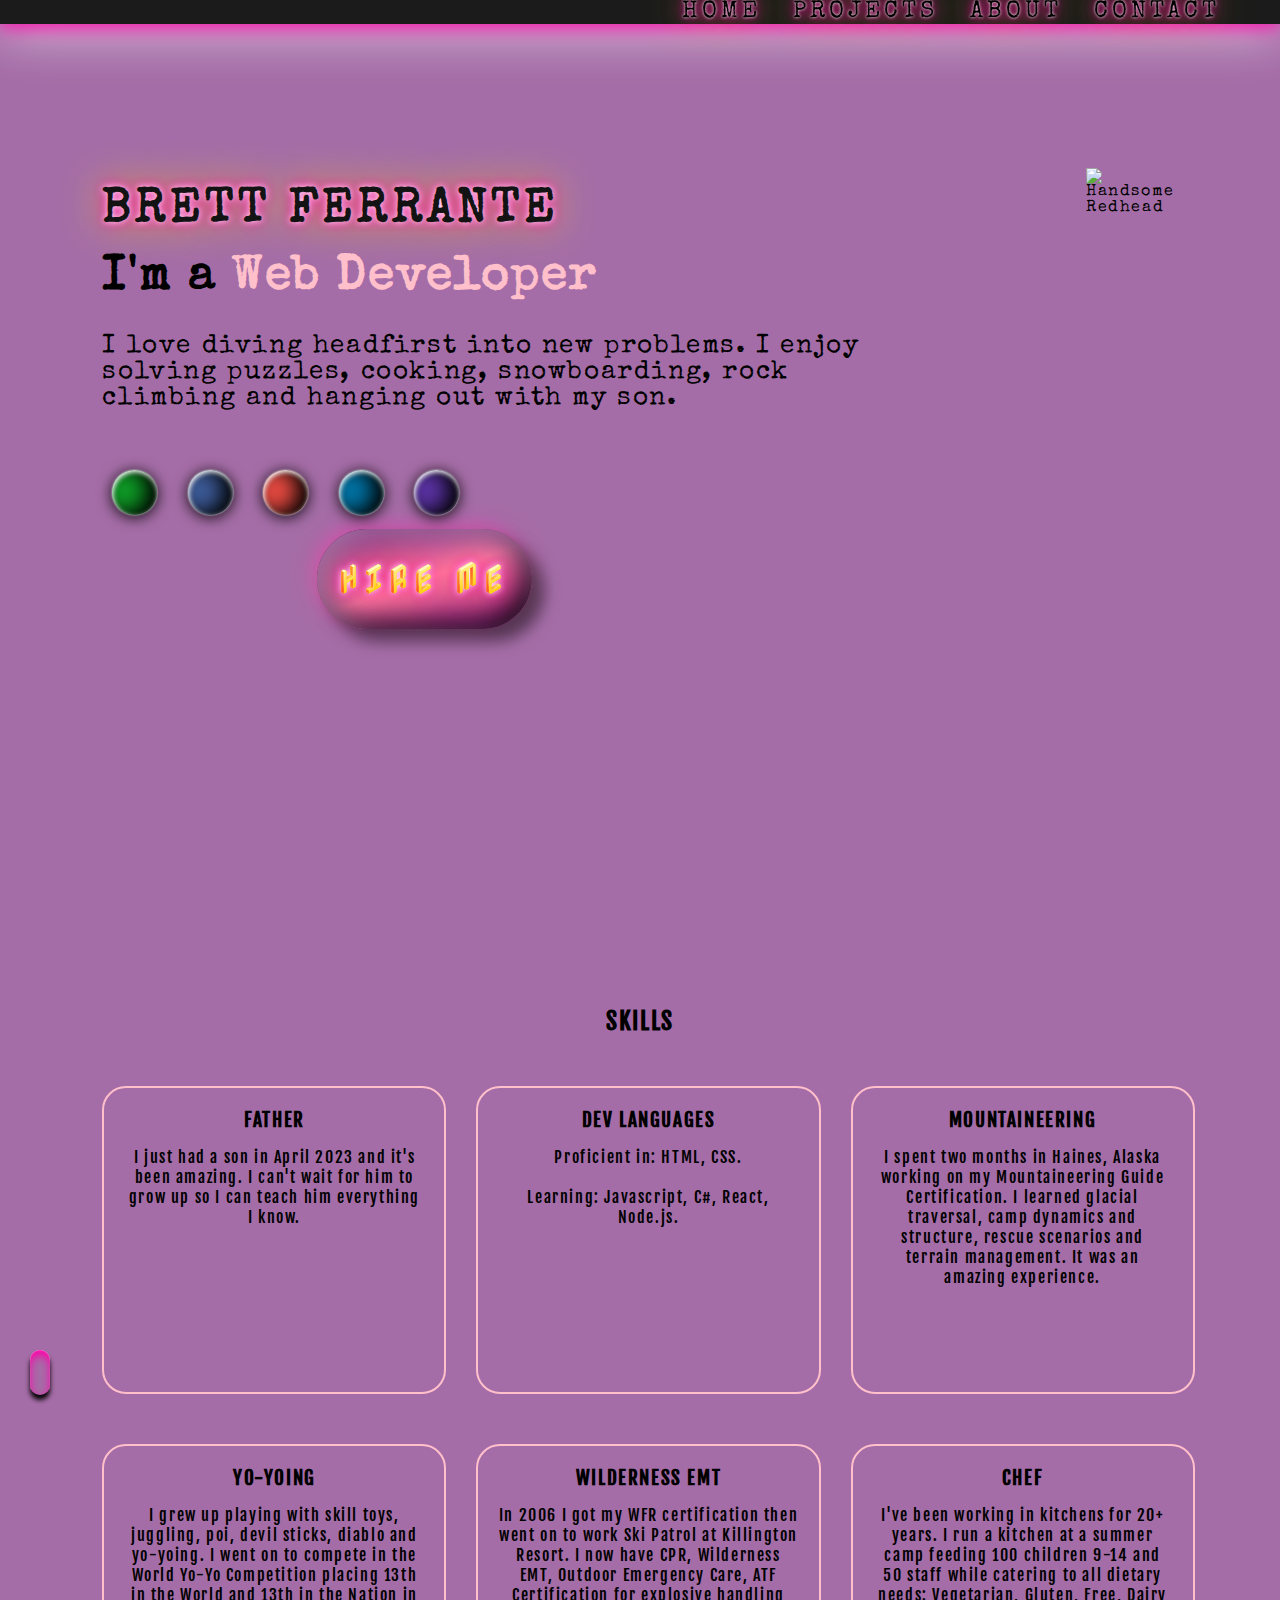
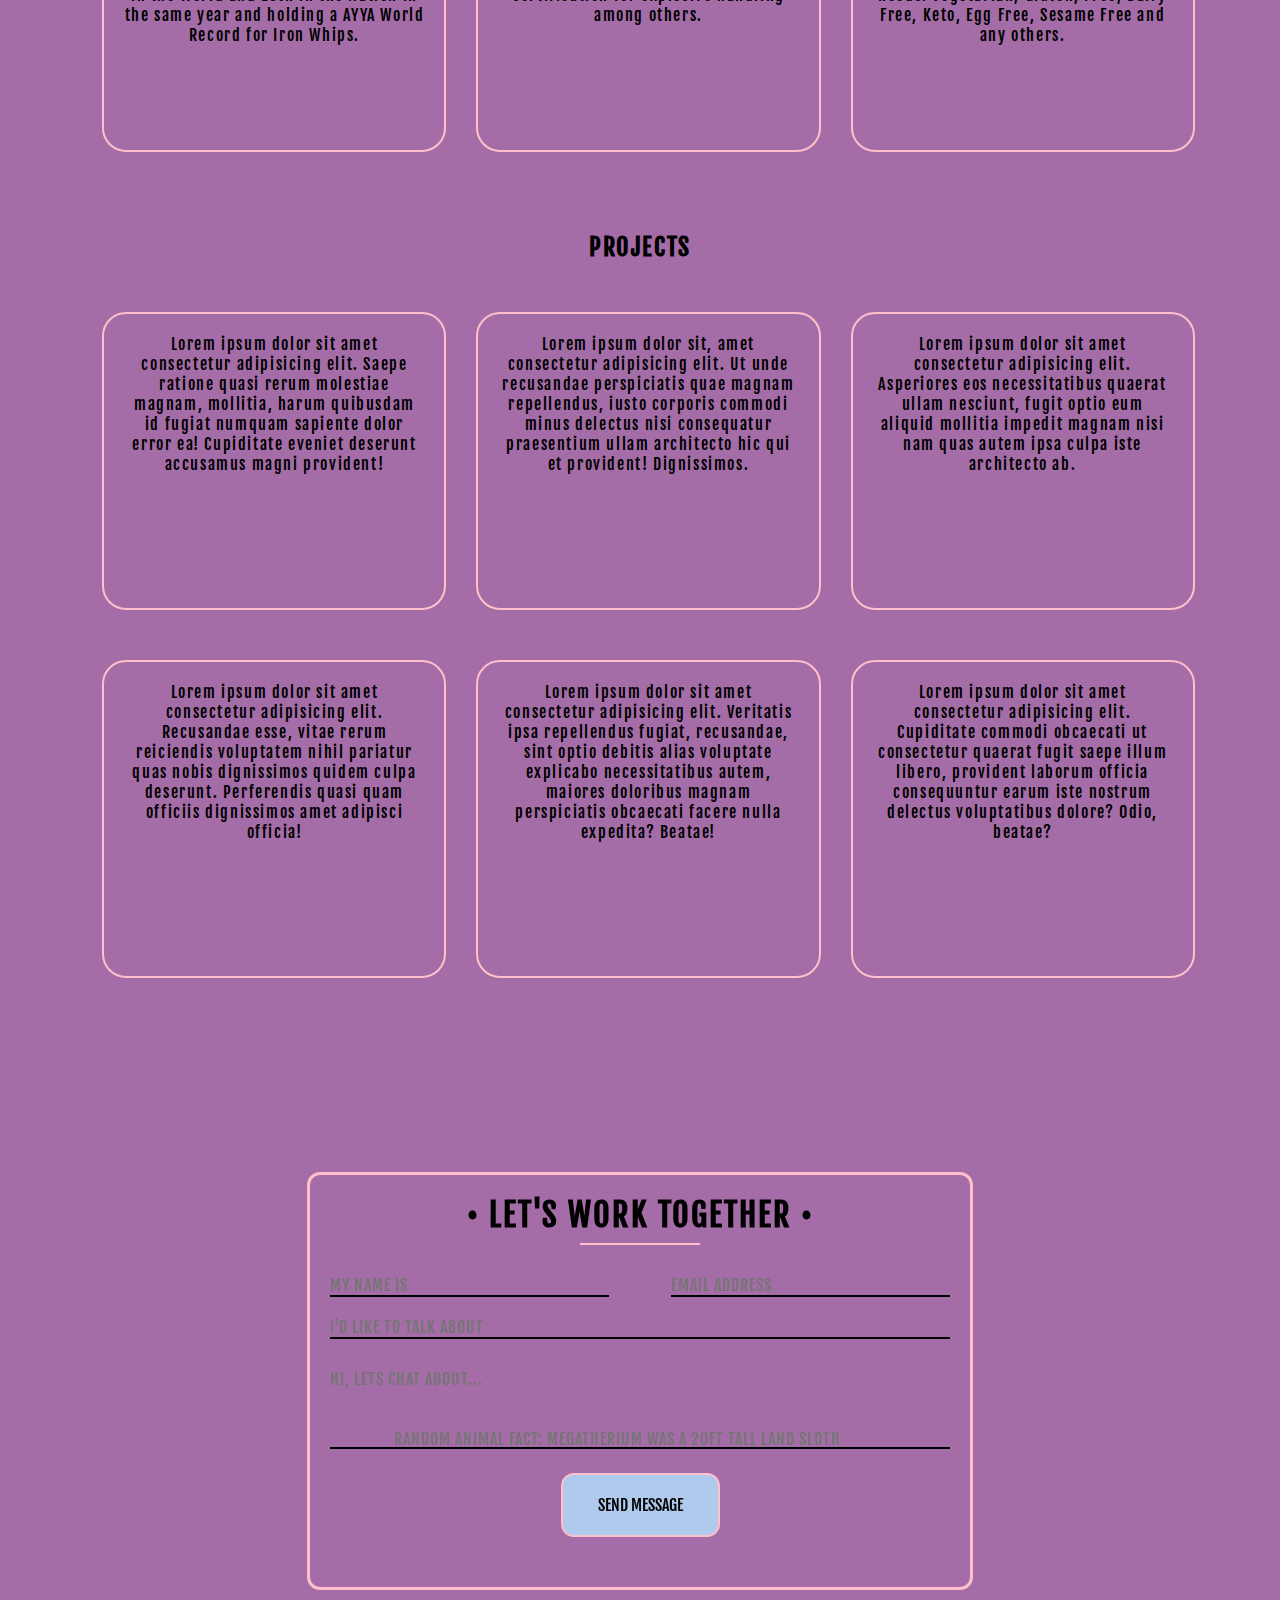
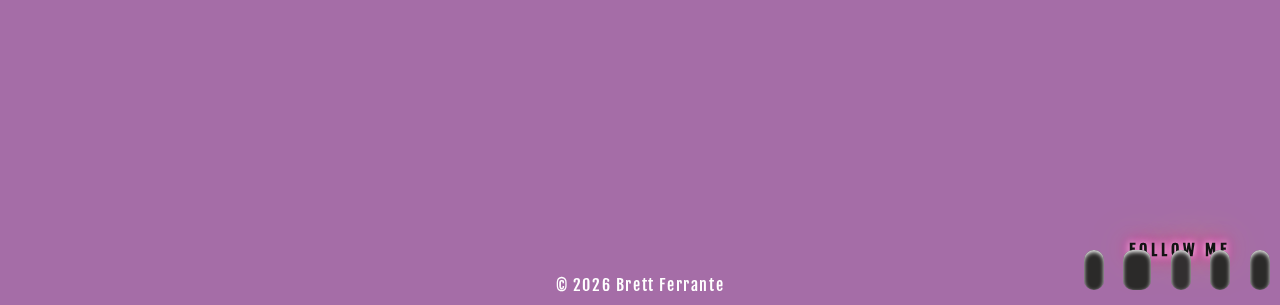
==== commit ffa1262b: "v 1.9.23.23 about me page" ====
--- a/index.html
+++ b/index.html
@@ -35,9 +35,8 @@
     <!-- Homepage Section -->
     <section id="home">
         <div class="home_content">
-            <h3>Hello, It's Me</h3>
-            <h3>Brett Ferrante</h3>
-            <h3>And I'm a <span>Web Developer</span></h3>
+            <h3> Brett Ferrante </h3>
+            <h3> I'm a <span> Web Developer </span></h3>
             <p>I love diving headfirst into new problems. I enjoy solving puzzles, cooking, snowboarding, rock climbing and hanging out with my son.</p>
             <div class="home_social">
                 <ul class="home_social_icons">
@@ -49,25 +48,14 @@
                 </ul>
             </div>
         </div>
+
         <div class="home_content">
             <img id="profile_img" src="./profile_pic.png" alt="Handsome Redhead">
         </div>
 
-        <div class="animation-wrapper">
-            <div class="circle"></div>
-            <div class="circle"></div>
-            <div class="circle"></div>
-            <div class="circle"></div>
-            <div class="circle"></div>
-            <div class="circle"></div>
-            <div class="circle"></div>
-            <div class="circle"></div>
-        </div>
-            </div>
+    </section>
 
 
-        </div>
-    </section>
     <!-- ! Hire Me Section -->
     <section id="hire_me_sec">
     <div class="hire_me">
--- a/styles.css
+++ b/styles.css
@@ -8,20 +8,16 @@
     src: url("./Fonts/FjallaOne.ttf") format("truetype");
 }
 @font-face {
-    font-family: "Creepster";
-    src: url("./Fonts/Creepster.ttf") format("truetype");
-}
-@font-face {
-    font-family: "Foldit";
-    src: url("./Fonts/Foldit.ttf") format("truetype");
-}
-@font-face {
     font-family: "Nabla";
     src: url("./Fonts/Nabla.ttf") format("truetype");
 }
 @font-face {
     font-family: "SpecialElite";
     src: url("./Fonts/SpecialElite.ttf") format("truetype");
+}
+@font-face {
+    font-family: "PressStart";
+    src: url("./Fonts/PressStart2P.ttf") format("truetype");
 }
 
 /* Base Styling */
@@ -36,7 +32,7 @@
 }
 
 /* Hyperlink Styling */
-a:link, a:visited, a:hover, a:active {
+a:any-link {
     background-color: transparent;
     text-decoration: none;
     color: inherit;
@@ -45,7 +41,7 @@
 html {
     font-family: "Fjalla One", Arial;
     font-weight: 200;
-    background: purple;
+    background: rgb(165, 109, 167);
     /* background: linear-gradient(130deg, rgb(1, 86, 88), rgb(240, 0, 168)); */
     background-attachment: fixed;
     scroll-behavior: smooth;
@@ -53,6 +49,10 @@
 body {
     margin: 0;
     letter-spacing: .1rem;
+}
+section {
+    min-height: 50vh;
+    padding: 5rem 8% 2rem;
 }
 
 /* Navbar Styling */
@@ -72,7 +72,7 @@
         0 0 3px #fff,
         0 0 10px #ff00aa,
         0 0 21px #ff00aa,
-        0 0 42px #0fa;
+        0 0 42px rgb(251, 255, 0);
 }
 .navbar_link:hover {
     color: white;
@@ -100,29 +100,27 @@
     padding: 0 30px 0 0;
     position: sticky;
 	top: 0;
+    font-family: "SpecialElite";
 }
 
 /* Homepage Design Styling */
-section {
-    min-height: 50vh;
-    padding: 5rem 8% 2rem;
-}
 #home {
     display: flex;
     flex-direction: row;
     justify-content: center;
     align-items: top;
     margin-top: 5%;
+    font-family: "SpecialElite";
 }
 .home_content h3 {
     font-size: 3rem;
     font-weight: 700;
 }
-.home_content h3:nth-of-type(2) {
+.home_content h3:nth-of-type(1) {
     margin: 1.2rem 0;
     text-decoration: none;
     text-transform: uppercase;
-    font-family: "Nabla";
+    font-family: "SpecialElite";
     letter-spacing: .25rem;
     color: #131313;
     text-shadow:
@@ -131,7 +129,7 @@
         0 0 21px #ff00aa,
         0 0 42px rgb(251, 255, 0);
 }
-.home_content h3:nth-of-type(3) {
+.home_content h3:nth-of-type(2) {
     margin-bottom: 2rem;
 }
 .home_content h3 span {
@@ -148,7 +146,7 @@
 .home_content p {
     font-size: 1.6rem;
     margin-bottom: 3rem;
-    max-width: 1000px;
+    padding-right: 20%;
 }
 
 /* Home Social Styling */
@@ -214,27 +212,6 @@
 .home_social_icons .fa-github:active {
     background-color: #ff00aa;
 }
-
-/* Profile Picture */
-#profile_pic {
-    display: block;
-    margin: auto;
-    padding: 50px 0 0 0;
-}
-.hello {
-    margin: auto;
-    letter-spacing: .25rem;
-    text-transform: uppercase;
-    text-align: center;
-    padding: 15px 0 0 0;
-}
-#h1_bio {
-    text-align: center;
-}
-.description {
-    text-align: center;
-}
-
 
 /* Hire Me */
 .hire_me {
@@ -257,11 +234,11 @@
     align-items: center;
     margin: -10% 0 0 20%;
     width: 20%;
-    box-shadow: 12px 12px 16px 0 rgba(0, 0, 0, .5), -4px -4px 20px 0 rgba(255, 49, 186, 0.5), inset 12px 12px 30px 0 rgb(229, 162, 255), inset -8px -8px 30px black;
+    box-shadow: 12px 12px 16px 0 rgba(0, 0, 0, .5), -4px -4px 20px 0 rgba(255, 49, 186, 0.5), inset 12px 12px 30px 0 rgb(165, 109, 167), inset -6px -6px 30px black;
 }
 .hire_me:hover {
     background: linear-gradient(155deg, hotpink, purple, hotpink);
-    box-shadow: inset 12px 12px 20px 0 black, inset -8px -8px 20px black, 0 0 25px white, inset 0 0 1px 30px rgba(0, 0, 0, .025);
+    box-shadow: inset 1px 1px 50px 0 black, inset -1px -1px 50px black, 0 0 25px white, inset 0 0 1px 30px rgba(0, 0, 0, .025);
 }
 .hire_me:active {
     box-shadow: inset 12px 12px 20px 0 black, inset -8px -8px 20px black, 0 0 25px white;
@@ -318,6 +295,63 @@
 .projects_grid_item h3 {
     padding: 0 0 15px 0;
     text-transform: uppercase;
+}
+
+/* ! ABOUT SECTION */
+.about_grid {
+    border: 2px solid black;
+    display: grid;
+    grid-template-columns: repeat(3, auto);
+    font-family: "PressStart";
+    font-size: 13px;
+    line-height: 1.2rem;
+    height: 400px;
+}
+/* ! Picture is above navbar...unsure why */
+#about_pic {
+    grid-column-start: 1;
+    grid-column-end: 2;
+    grid-row-start: 1;
+    grid-row-end: 3;
+    scale: .3;
+    max-width: 250px;
+}
+.about_grid_items img:nth-child(1) {
+    background: pink;
+    border: 2px solid black;
+    box-shadow: 20px 20px 20px black;
+}
+.yo-yo {
+    width: 20%;
+}
+.about_grid_items {
+    min-width: none;
+    height: 100px;
+    margin: 1rem 0;
+    color: #2e94e7;
+    text-shadow: 2px 2px 2px black;
+}
+.about_grid_items span {
+    font-size: 20px;
+}
+.about_me {
+    display: inline-flex;
+}
+.about_me_p {
+    padding: 8px;
+}
+.recog_header {
+    padding: 0rem 0 2rem 8%;
+}
+.recog_grid {
+    padding: 0rem 8% 2rem;
+    display: grid;
+    grid-template-columns: repeat(5, auto);
+    justify-content: space-evenly;
+}
+.recog_grid_items {
+    width: 100px;
+    height: 100px;
 }
 
 /* Contact Page Styling */
@@ -418,7 +452,7 @@
         0 0 7px #fff,
         0 0 10px #ff00aa,
         0 0 21px #ff00aa,
-        0 0 42px #0fa;
+        0 0 42px rgb(251, 255, 0);
 }
 
 /*! I founds this on w3schools but don't fully understand why referencing 'li' or 'a' makes it able to format horizontally. Without it I could not get it to work, but I thought I should be able to with the .social_icons class. */
@@ -435,7 +469,6 @@
     padding: 0 5px 0 5px;
     display: inline-block;
     position: relative;
-    z-index: 1;
     vertical-align: top;
     display: inline-block;
 }
@@ -520,7 +553,6 @@
     text-decoration: none;
     padding: 10px;
     color: #fff;
-    background-color: #2b2a29;
     box-shadow: inset 0 5px 10px #ff00aa, inset 0 1px 1px white, 0 5px 5px black;
     border-radius: 100px;
     font-size: 20px;
@@ -577,65 +609,3 @@
 }
 
 
-/* Learning CSS Motion */
-.circle {
-    position: absolute;
-    width: 20px;
-    height: 20px;
-    border-radius: 100%;
-    background-color: teal;
-    animation: move-the-circle 1.75s infinite;
-    transform-origin: center center;
-    left: 30px;
-    margin: 0 30%;
-}
-.circle:nth-child(1) {
-    left: 60px;
-    animation-delay: .1s;
-}
-.circle:nth-child(2) {
-    left: 90px;
-    animation-delay: .2s;
-}
-.circle:nth-child(3) {
-    left: 120px;
-    animation-delay: .3s;
-}
-.circle:nth-child(4) {
-    left: 150px;
-    animation-delay: .4s;
-}
-.circle:nth-child(5) {
-    left: 180px;
-    animation-delay: .5s;
-}
-.circle:nth-child(6) {
-    left: 210px;
-    animation-delay: .6s;
-}
-.circle:nth-child(7) {
-    left: 240px;
-    animation-delay: .7s;
-}
-.circle:nth-child(8) {
-    left: 270px;
-    animation-delay: .8s;
-}
-
-@keyframes move-the-circle {
-    0% {
-    transform: translate(0, 0) scale(1);
-    opacity: 1;
-    background-color: #ff00aa;
-    }
-    50% {
-    transform: translate(0, 50px) scale(.5);
-    opacity: .5;
-    background-color:blueviolet;
-    }
-    100% {
-    transform: translate(0, 0) scale(1);
-    opacity: 1;
-    background-color: teal;
-    }
-}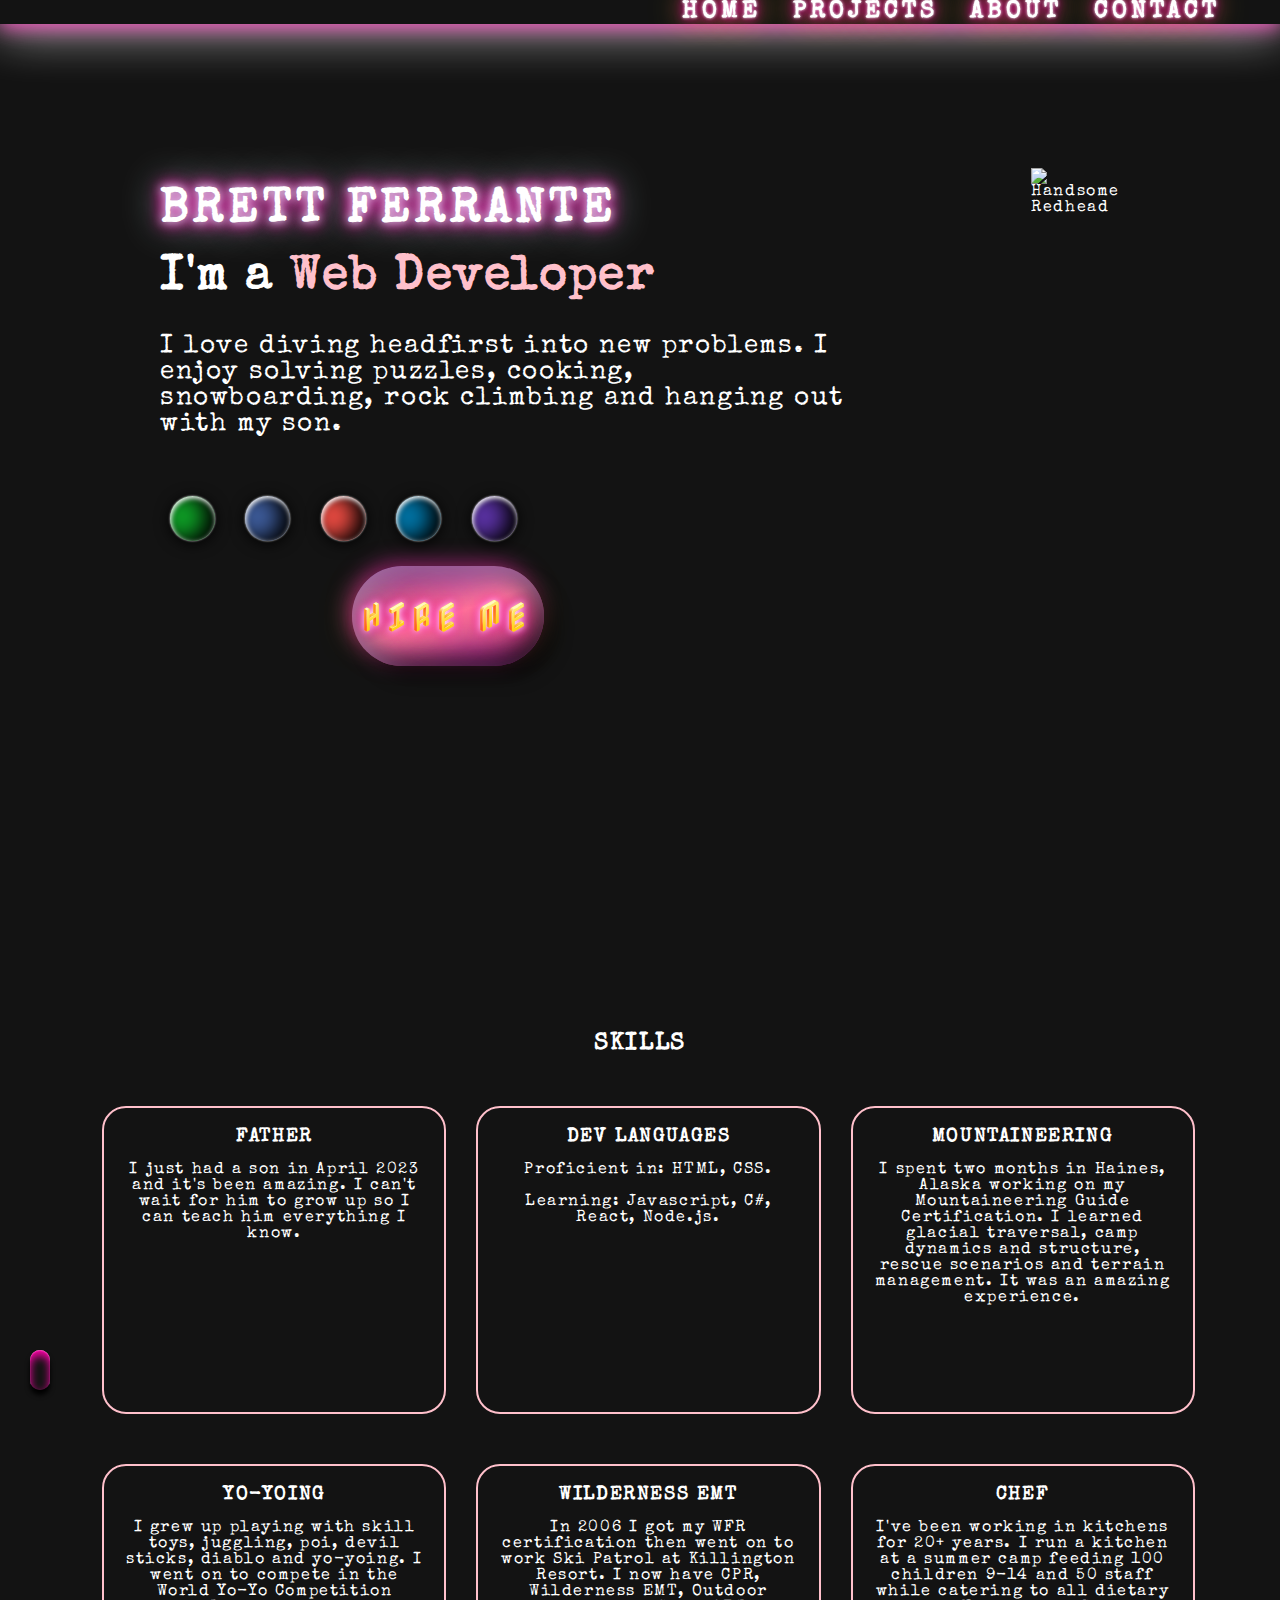
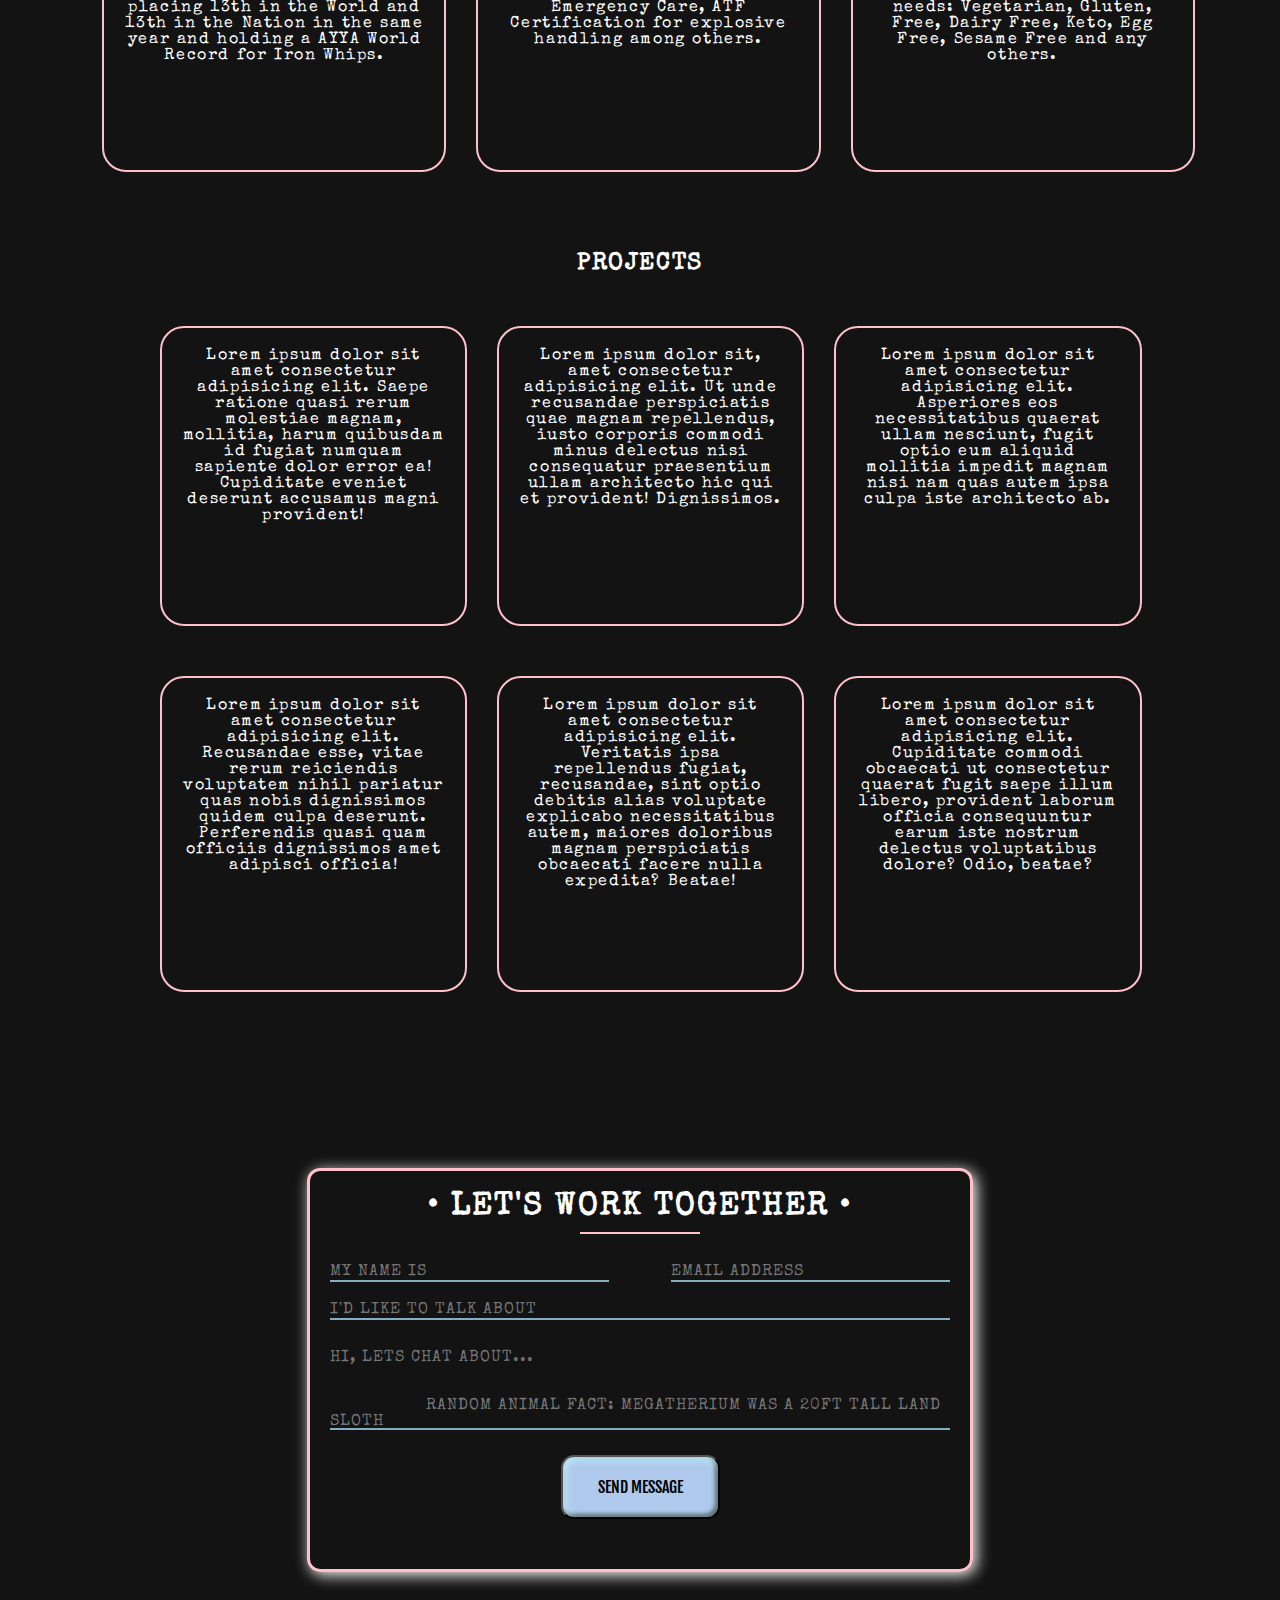
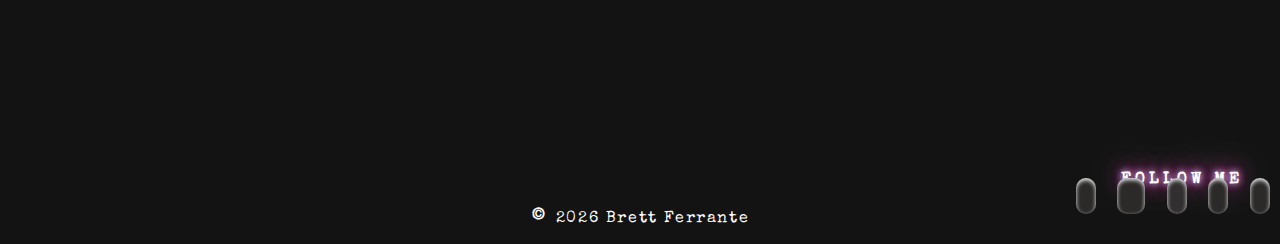
==== commit bbd91a95: "v 1.9.24.23 rpg stats" ====
--- a/index.html
+++ b/index.html
@@ -20,7 +20,8 @@
                         <a href="./index.html" class="navbar_link"> Home </a>
                     </li>
                     <li>
-                        <a href="#projects" class="navbar_link"> Projects </a>
+                        <!-- ! Unsure how to link to this section from a different page ie. when on the About page the Projects link does not work. I've read it involves javascript and that's currently beyond me. -->
+                        <a href="./index.html#projects" class="navbar_link"> Projects </a>
                     </li>
                     <li>
                         <a href="./about.html" class="navbar_link"> About </a>
@@ -142,7 +143,6 @@
             <ul class="social_icons">
                 <li><a href="" class="social_icon"> <i class="fa-solid fa-envelope"></i></a></li>
                 <li><a href="" class="social_icon"> <i class="fa-brands fa-facebook-f"></i></a></li>
-                <!-- <li><a href="" class="social_icon"> <i class="fa-brands fa-square-twitter"></i></a></li> -->
                 <li><a href="" class="social_icon"> <i class="fa-brands fa-youtube"></i></a></li>
                 <li><a href="" class="social_icon"> <i class="fa-brands fa-linkedin"></i></a></li>
                 <li><a href="" class="social_icon"> <i class="fa-brands fa-github"></i></a></li>
@@ -153,9 +153,11 @@
     <!-- Jump to Top -->
     <a href="#" class="top"><i class="fa-solid fa-arrow-up"></i></a>
 
-    <!-- Copyright -->
+    <!-- Copyright 
+        ! I copied the javascript to get the current year.
+    -->
     <div class="copyright">
-        <footer> <p>&copy; <script>document.write(new Date().getFullYear())</script> Brett Ferrante</p></footer>
+        <footer> <p><span class="c_symbol"> &copy; </span><script>document.write(new Date().getFullYear())</script> Brett Ferrante</p></footer>
     </div>
 </body>
 </html>--- a/styles.css
+++ b/styles.css
@@ -1,6 +1,7 @@
 /* ? Maybe change coloring in the future to mellow out. */
 /* TODO: media queries
-TODO: 
+TODO:spacing is all messed up when I resize the page. elements get too big, others overlap.
+TODO: Link back home to contacts/projects from another page.
  */
 
 @font-face { 
@@ -39,9 +40,11 @@
 }
 
 html {
-    font-family: "Fjalla One", Arial;
+    font-family: "SpecialElite", Arial;
     font-weight: 200;
-    background: rgb(165, 109, 167);
+    background: #131313;
+    color: white;
+    /* background: rgb(165, 109, 167); */
     /* background: linear-gradient(130deg, rgb(1, 86, 88), rgb(240, 0, 168)); */
     background-attachment: fixed;
     scroll-behavior: smooth;
@@ -52,7 +55,7 @@
 }
 section {
     min-height: 50vh;
-    padding: 5rem 8% 2rem;
+    padding: 5rem 10rem 2rem;
 }
 
 /* Navbar Styling */
@@ -72,7 +75,7 @@
         0 0 3px #fff,
         0 0 10px #ff00aa,
         0 0 21px #ff00aa,
-        0 0 42px rgb(251, 255, 0);
+        0 0 33px rgb(251, 255, 0);
 }
 .navbar_link:hover {
     color: white;
@@ -86,21 +89,24 @@
     gap: 2rem;
     padding: 0 30px 0 0;
     font-size: 1.5rem;
+    font-family: "SpecialElite";
+    font-weight: 700;
+    color: #ffffff;
 }
 #navbar_div {
     position: sticky;
     top: 0;
+    z-index: 666; 
 }
 /*! Not Working for some reason */
 #navbar {
-    background: rgb(27, 27, 27);
-    box-shadow: 0 3px 20px #ff00aa, 0 3.5px 50px #fff;
+    background: #131313;
+    box-shadow: 0 3px 20px #ff5ac8, 0 3.5px 50px #fff;
     display: flex;
     justify-content: space-between;
     padding: 0 30px 0 0;
     position: sticky;
 	top: 0;
-    font-family: "SpecialElite";
 }
 
 /* Homepage Design Styling */
@@ -122,12 +128,12 @@
     text-transform: uppercase;
     font-family: "SpecialElite";
     letter-spacing: .25rem;
-    color: #131313;
+    color: #ffffff;
     text-shadow:
-        0 0 7px #fff,
-        0 0 10px #ff00aa,
+        0 0 10px #dafeff,
+        0 0 15px #ff00aa,
         0 0 21px #ff00aa,
-        0 0 42px rgb(251, 255, 0);
+        0 0 42px rgb(208, 252, 255);
 }
 .home_content h3:nth-of-type(2) {
     margin-bottom: 2rem;
@@ -297,61 +303,68 @@
     text-transform: uppercase;
 }
 
-/* ! ABOUT SECTION */
+/* ! ABOUT SECTION - resizing issues*/
 .about_grid {
-    border: 2px solid black;
+    border: 2px solid pink;
     display: grid;
-    grid-template-columns: repeat(3, auto);
+    grid-template-columns: repeat(3, 1fr);
+    align-items: center;
+    justify-content: center;
+    justify-items: space-evenly;
     font-family: "PressStart";
     font-size: 13px;
-    line-height: 1.2rem;
-    height: 400px;
-}
-/* ! Picture is above navbar...unsure why */
+    line-height: 1.5rem;
+    margin-bottom: 100px;
+    transform: rotate(5deg);
+    box-shadow: -10px 10px 25px white;
+}
 #about_pic {
     grid-column-start: 1;
     grid-column-end: 2;
     grid-row-start: 1;
     grid-row-end: 3;
     scale: .3;
-    max-width: 250px;
+    margin: -150px;
 }
 .about_grid_items img:nth-child(1) {
     background: pink;
     border: 2px solid black;
-    box-shadow: 20px 20px 20px black;
+    box-shadow: 20px 20px 20px rgb(255, 255, 255);
 }
 .yo-yo {
-    width: 20%;
+    width: 50px;
 }
 .about_grid_items {
-    min-width: none;
-    height: 100px;
-    margin: 1rem 0;
     color: #2e94e7;
     text-shadow: 2px 2px 2px black;
 }
 .about_grid_items span {
     font-size: 20px;
 }
-.about_me {
+
+/* My Story Styling */
+.my_story {
     display: inline-flex;
-}
-.about_me_p {
+    min-height: 50vh;
+    padding: 0rem 0 2rem 8%;
+}
+.my_story_p {
     padding: 8px;
 }
+
+/* Recognitions */
 .recog_header {
     padding: 0rem 0 2rem 8%;
 }
 .recog_grid {
-    padding: 0rem 8% 2rem;
+    padding: 0rem 3rem 2rem;
     display: grid;
     grid-template-columns: repeat(5, auto);
     justify-content: space-evenly;
 }
 .recog_grid_items {
-    width: 100px;
-    height: 100px;
+    min-height: 100px;
+    min-width: 100px;
 }
 
 /* Contact Page Styling */
@@ -361,9 +374,11 @@
     border: solid 3px pink;
     border-radius: 13px;
     max-width: 666px;
-    margin: 0 auto 250px auto;
+    margin: 0 auto 200px auto;
     padding: 20px 0 0 0;
     position: relative;
+    font-family: "SpecialElite";
+    box-shadow: 3px 3px 15px white;
 }
 .underline {
     border-bottom: solid 2px pink;
@@ -392,9 +407,9 @@
 
 /* Submit Email Button */
 #contact_button {
-    border: solid 2px pink;
     border-radius: 13px;
     background-color: rgb(175, 202, 236);
+    box-shadow: inset 1px 1px 10px #c5fbff, inset -2px -2px 5px;
     color: rgb(0, 0, 0);
     cursor: pointer;
     display: inline-block;
@@ -407,15 +422,18 @@
 }
 #contact_button:hover {
     background: pink;
-    color: teal;
-    box-shadow: 0 0.6em 0.5em -0.4em #ff00aa, 0 0.6em 0.55em -0.4em white;
+    color: black;
+    box-shadow: 2px 4px 6px #ff00aa, 0 0.6em 0.55em -0.4em white, inset 2px 2px 5px black, inset -1px -1px 2px black;
     transform: translateY(-0.25em);
 }
+#contact_button:active {
+}
+
 input[type='text'], [type='email'], select, textarea {
     background: none;
     border: none;
     border-bottom: solid 2px;
-    color: black;
+    color: #85aec0;
     letter-spacing: 1px;
     box-sizing: border-box;
     transition: all 0.3s;
@@ -425,7 +443,7 @@
     outline: none;
 }
 button, input, select, textarea {
-    color: #5A5A5A;
+    color: #85aec0;
     font: inherit;
     margin: 0;
 }
@@ -434,7 +452,7 @@
 	height: 100px;
 	resize: none;
     width: 100%;
-    color: black;
+    color: #85aec0;
 }
 
 /* Footer Social Media Styling */
@@ -447,12 +465,11 @@
     margin-left: 50px;
     text-transform: uppercase;
     letter-spacing: .25rem;
-    color: #131313;
     text-shadow:
-        0 0 7px #fff,
+        0 0 7px #b8fdff,
         0 0 10px #ff00aa,
         0 0 21px #ff00aa,
-        0 0 42px rgb(251, 255, 0);
+        0 0 42px rgb(205, 245, 255);
 }
 
 /*! I founds this on w3schools but don't fully understand why referencing 'li' or 'a' makes it able to format horizontally. Without it I could not get it to work, but I thought I should be able to with the .social_icons class. */
@@ -466,7 +483,7 @@
     color: #fff;
     text-decoration: none;
     margin-right: 5px;
-    padding: 0 5px 0 5px;
+    padding: 0 5px;
     display: inline-block;
     position: relative;
     vertical-align: top;
@@ -494,17 +511,6 @@
 }
 .fa-facebook-f:hover {
     background-color: #3d5b99;
-    box-shadow: inset 0 2px 4px whitesmoke;
-}
-.fa-square-twitter {
-    padding: 10px 10px;
-    transition: .5s;
-    background-color: #2b2a29;
-    border-radius: 10px;
-    box-shadow: inset 0 2px 4px whitesmoke;
-}
-.fa-square-twitter:hover {
-    background-color: #00aced;
     box-shadow: inset 0 2px 4px whitesmoke;
 }
 .fa-youtube {
@@ -568,21 +574,25 @@
 /* Copyright */
 .copyright {
     width: 100%;
-    line-height: 40px;
+    line-height: 50px;
     position: relative;
     color: #fff;
     text-align: center;
     bottom: 0px;
-}
-
+    z-index: -1;
+}
+.c_symbol {
+    font-size: 25px;
+}
 /* Light and Dark Mode */
-/* @media screen and (prefers-color-scheme: dark) {
+@media screen and (prefers-color-scheme: dark) {
     body {
     --bg-color: black;
     --text-color: white;
     }
-  } */
-
+}
+
+/* ! Can't figure out how to actually change the background */
 /* Media Queries */
 
 /*
@@ -607,5 +617,3 @@
         top: 15%;
     }
 }
-
-
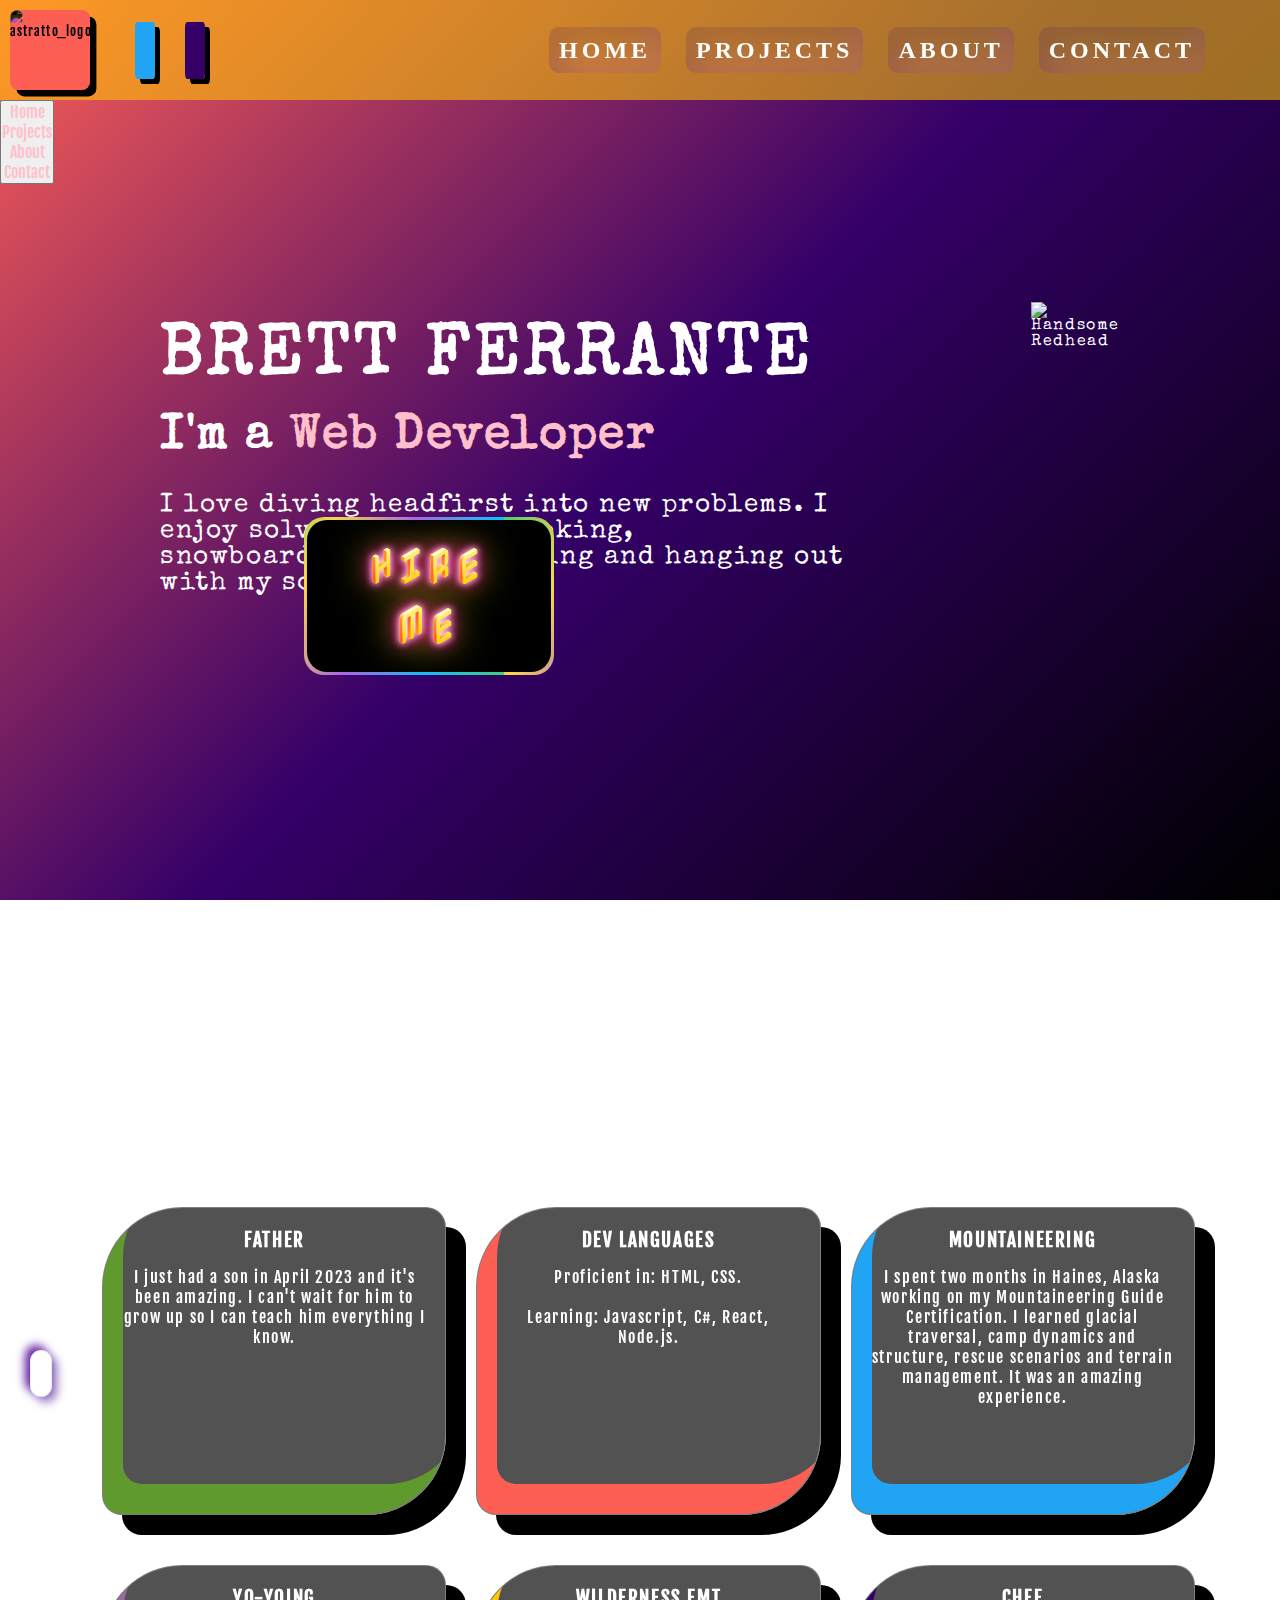
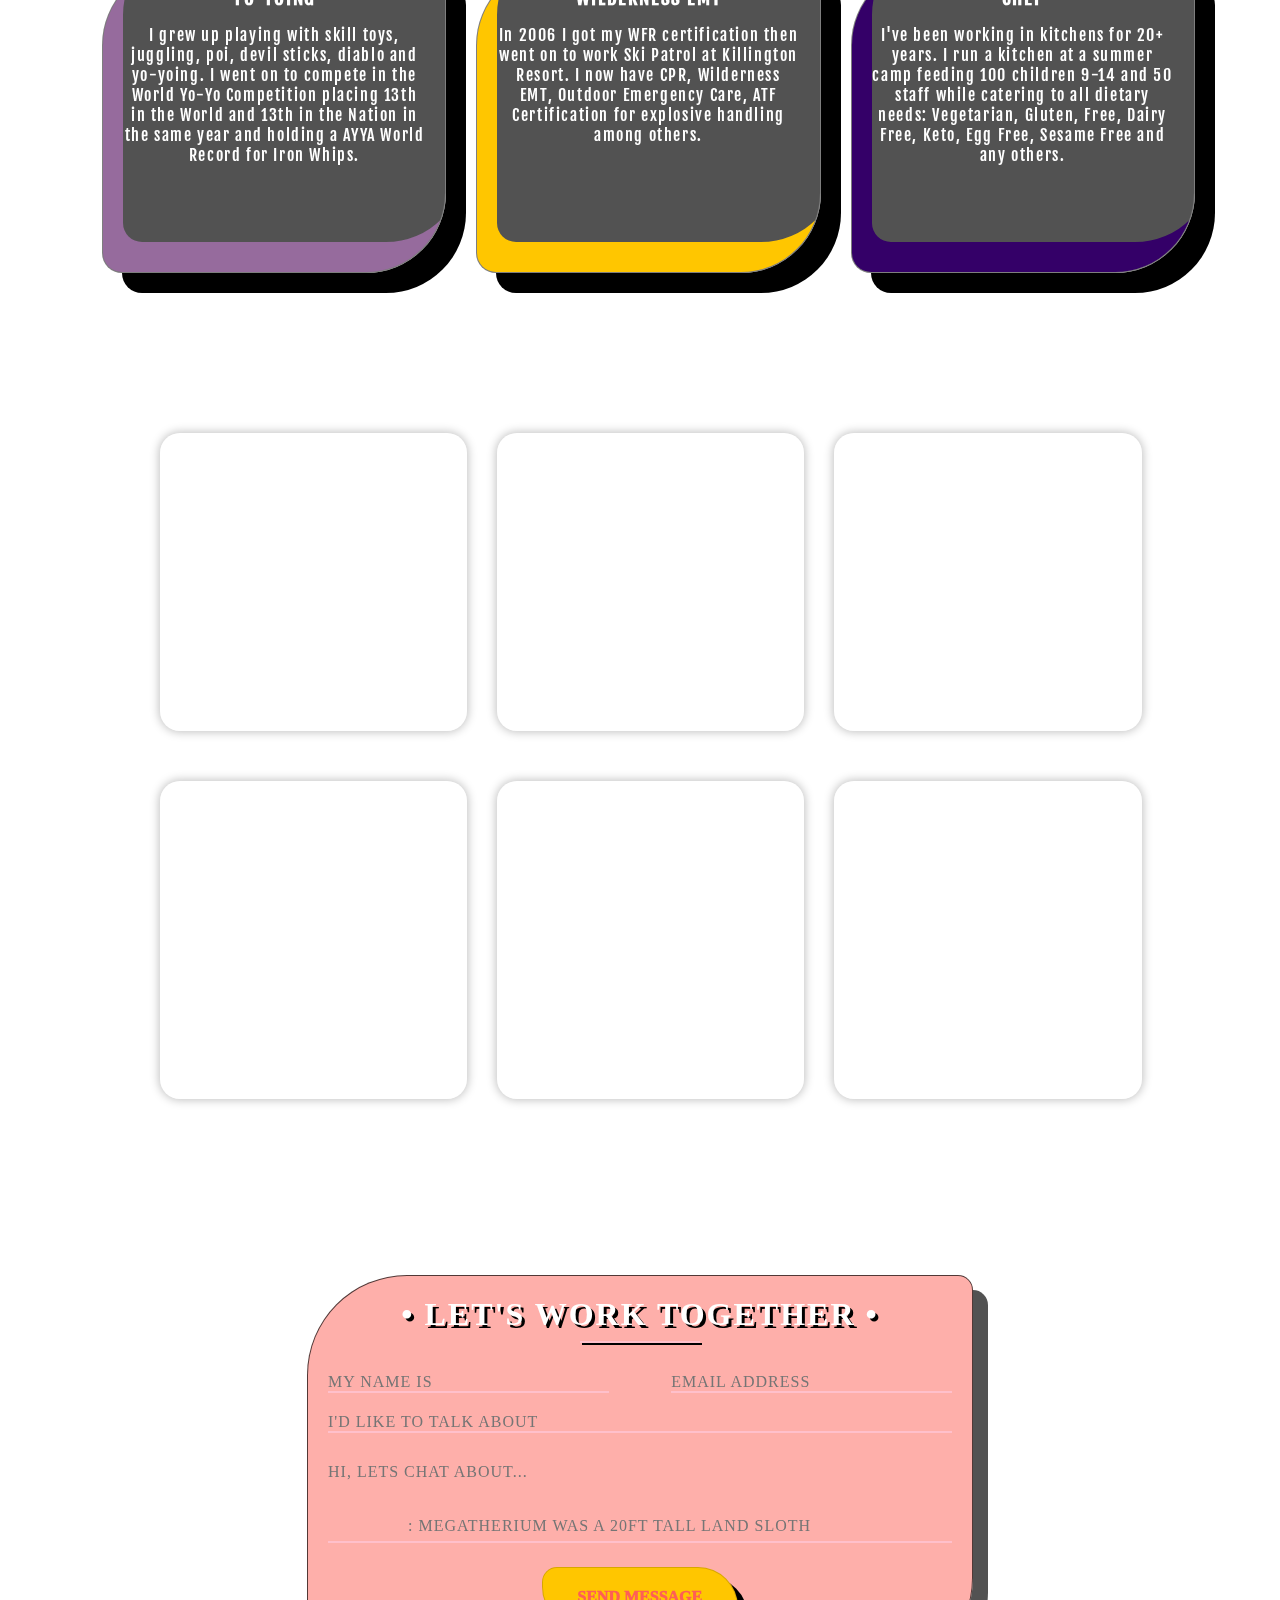
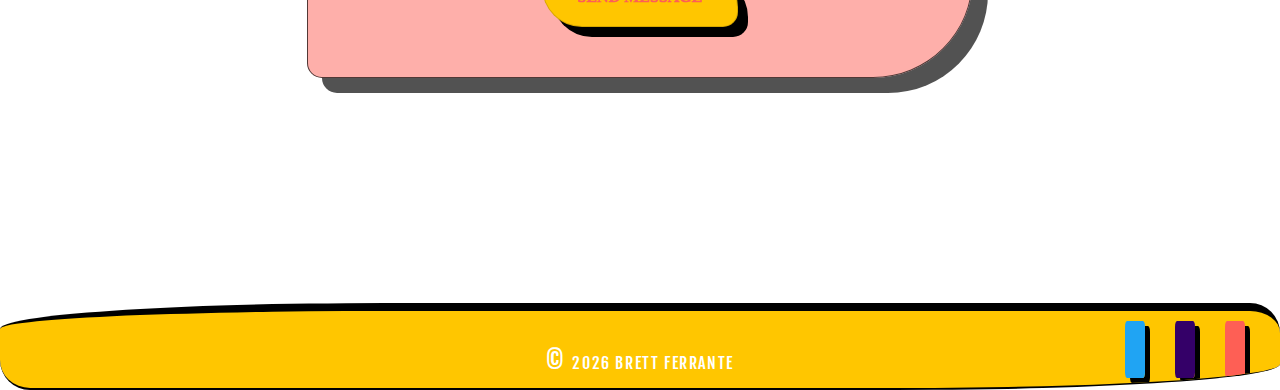
==== commit 85936fa5: "v1.10.1.23 colors" ====
--- a/index.html
+++ b/index.html
@@ -11,26 +11,50 @@
     <header>
     </header>
 
-        <!-- NavBar -->
-        <div id="navbar_div">
-            <nav id="navbar">
-                <a href="./index.html" id="site_logo"><img src="/School/projects/icons/icon_3.png" alt=""></a>
-                <ul class="navbar_menu">
-                    <li>
-                        <a href="./index.html" class="navbar_link"> Home </a>
-                    </li>
-                    <li>
-                        <!-- ! Unsure how to link to this section from a different page ie. when on the About page the Projects link does not work. I've read it involves javascript and that's currently beyond me. -->
-                        <a href="./index.html#projects" class="navbar_link"> Projects </a>
-                    </li>
-                    <li>
-                        <a href="./about.html" class="navbar_link"> About </a>
-                    </li>
-                    <li>
-                        <a href="#contact" class="navbar_link"> Contact </a>
-                    </li>
-                </ul>
-            </nav>
+    <!-- NavBar -->
+    <nav id="navbar">
+        <div class="nav_social">
+            <a href="./index.html"><img src="/School/projects/icons/icon_3.png" alt="astratto_logo"></a>
+            <ul class="nav_social_icons">
+                <li><a href="" class="linkdn"> <i class="fa-brands fa-linkedin"></i></a></li>
+                <li><a href="" class="github"> <i class="fa-brands fa-github"></i></a></li>
+            </ul>
+        </div>
+        <ul class="navbar_menu">
+            <li>
+                <a href="./index.html" class="navbar_link"> Home </a>
+            </li>
+            <li>
+                <a href="./index.html#projects" class="navbar_link"> Projects </a>
+            </li>
+            <li>
+                <a href="./about.html" class="navbar_link"> About </a>
+            </li>
+            <li>
+                <a href="#contact" class="navbar_link"> Contact </a>
+            </li>
+        </ul>
+    </nav>
+    
+        <div>
+            <button id="hamburger_menu">
+                <nav>
+                    <ul class="mobile_menu">
+                        <li>
+                            <a href="./index.html" class="navbar_link"> Home </a>
+                        </li>
+                        <li>
+                            <a href="./index.html#projects" class="navbar_link"> Projects </a>
+                        </li>
+                        <li>
+                            <a href="./about.html" class="navbar_link"> About </a>
+                        </li>
+                        <li>
+                            <a href="#contact" class="navbar_link"> Contact </a>
+                        </li>
+                    </ul>
+                </nav>
+            </button>
         </div>
 
     <!-- Homepage Section -->
@@ -39,15 +63,6 @@
             <h3> Brett Ferrante </h3>
             <h3> I'm a <span> Web Developer </span></h3>
             <p>I love diving headfirst into new problems. I enjoy solving puzzles, cooking, snowboarding, rock climbing and hanging out with my son.</p>
-            <div class="home_social">
-                <ul class="home_social_icons">
-                    <li><a href=""> <i class="fa-solid fa-envelope"></i></a></li>
-                    <li><a href=""> <i class="fa-brands fa-facebook-f"></i></a></li>
-                    <li><a href=""> <i class="fa-brands fa-youtube"></i></a></li>
-                    <li><a href=""> <i class="fa-brands fa-linkedin"></i></a></li>
-                    <li><a href=""> <i class="fa-brands fa-github"></i></a></li>
-                </ul>
-            </div>
         </div>
 
         <div class="home_content">
@@ -59,9 +74,7 @@
 
     <!-- ! Hire Me Section -->
     <section id="hire_me_sec">
-    <div class="hire_me">
-        <a href=""> Hire Me </a>
-    </div>
+        <a class="hire_btn"><span>Hire Me</span></a>
     </section>
 
     <!-- ! Have Fun Section
@@ -126,8 +139,8 @@
                 <label for="message"></label>
                 <textarea id="message_input" placeholder="HI, LETS CHAT ABOUT...
                 
-                
-                RANDOM ANIMAL FACT: MEGATHERIUM WAS A 20FT TALL LAND SLOTH" name="message" cols="30" rows="5" required></textarea>
+
+                : MEGATHERIUM WAS A 20FT TALL LAND SLOTH" name="message" cols="30" rows="5" required></textarea>
             </div>
             <div class="submit">
                 <input id="contact_button" class="glow_btn" type="submit" value="SEND MESSAGE">
@@ -135,29 +148,22 @@
         </form>
     </div>
 
+    <!-- Jump to Top -->
+    <a href="#" class="top"><i class="fa-solid fa-arrow-up"></i></a>
+
     <!-- Social Media Footer Icons -->
     <!-- ! Link to Accounts -->
     <footer id="footer">
+        <div class="copyright">
+            <p><span class="c_symbol"> &copy; </span><script>document.write(new Date().getFullYear())</script> Brett Ferrante</p>
+        </div>
         <div class="footer_social_icons">
-            <h4 class="social_header">Follow Me</h4>
-            <ul class="social_icons">
-                <li><a href="" class="social_icon"> <i class="fa-solid fa-envelope"></i></a></li>
-                <li><a href="" class="social_icon"> <i class="fa-brands fa-facebook-f"></i></a></li>
-                <li><a href="" class="social_icon"> <i class="fa-brands fa-youtube"></i></a></li>
-                <li><a href="" class="social_icon"> <i class="fa-brands fa-linkedin"></i></a></li>
-                <li><a href="" class="social_icon"> <i class="fa-brands fa-github"></i></a></li>
+            <ul class="nav_social_icons">
+                <li><a href="" class="linkdn"> <i class="fa-brands fa-linkedin"></i></a></li>
+                <li><a href="https://github.com/findthelorax" class="github"> <i class="fa-brands fa-github"></i></a></li>
+                <li><a href="" class="mail"> <i class="fa-solid fa-envelope"></i></a></li>
             </ul>
         </div>
     </footer>
-
-    <!-- Jump to Top -->
-    <a href="#" class="top"><i class="fa-solid fa-arrow-up"></i></a>
-
-    <!-- Copyright 
-        ! I copied the javascript to get the current year.
-    -->
-    <div class="copyright">
-        <footer> <p><span class="c_symbol"> &copy; </span><script>document.write(new Date().getFullYear())</script> Brett Ferrante</p></footer>
-    </div>
 </body>
 </html>--- a/styles.css
+++ b/styles.css
@@ -20,6 +20,10 @@
     font-family: "PressStart";
     src: url("./Fonts/PressStart2P.ttf") format("truetype");
 }
+@font-face {
+    font-family: "JosefinSans";
+    src: url("/School/projects/DevProfile_V1/Fonts/JosefinSans.ttf") format("truetype");
+}
 
 /* Base Styling */
 * {
@@ -40,12 +44,11 @@
 }
 
 html {
-    font-family: "SpecialElite", Arial;
+    font-family: "Fjalla One", Arial;
     font-weight: 200;
-    background: #131313;
+    background: linear-gradient(135deg, #FE5F55, #340068, black);
+    /* background-image: url(/School/wallpapers/5166950.jpg); */
     color: white;
-    /* background: rgb(165, 109, 167); */
-    /* background: linear-gradient(130deg, rgb(1, 86, 88), rgb(240, 0, 168)); */
     background-attachment: fixed;
     scroll-behavior: smooth;
 }
@@ -59,54 +62,100 @@
 }
 
 /* Navbar Styling */
-#site_logo {
+#navbar {
+    position: sticky;
+    top: 0;
+    z-index: 666;
+    min-height: 100px;
+    /* background: transparent; */
+    backdrop-filter: blur(8px);
+    background: #ffc8008e;
+}
+.nav_social img {
     filter: invert(1);
-    scale: .4;
-    display: block;
-    margin: -75px -50px;
-    padding: 0;
-}
-.navbar_link {
-    text-decoration: none;
-    text-transform: uppercase;
-    letter-spacing: .25rem;
-    color: #131313;
-    text-shadow:
-        0 0 3px #fff,
-        0 0 10px #ff00aa,
-        0 0 21px #ff00aa,
-        0 0 33px rgb(251, 255, 0);
-}
-.navbar_link:hover {
-    color: white;
+    scale: .8;
+    height: 100px;
+    width: 100px;
+    display: flex;
+    float: left;
+    background: #01a0aa;
+    border-radius: 10px;
+    box-shadow: 8px 8px 0px white;
 }
 .navbar_menu {
     float: right;
     display: flex;
-    justify-content: space-between;
-    align-items: center;
     list-style: none;
-    gap: 2rem;
-    padding: 0 30px 0 0;
+    padding-right: 50px;
     font-size: 1.5rem;
-    font-family: "SpecialElite";
+    font-family: "JosefinSans";
     font-weight: 700;
     color: #ffffff;
-}
-#navbar_div {
-    position: sticky;
-    top: 0;
-    z-index: 666; 
-}
-/*! Not Working for some reason */
-#navbar {
-    background: #131313;
-    box-shadow: 0 3px 20px #ff5ac8, 0 3.5px 50px #fff;
+    text-decoration: none;
+    text-transform: uppercase;
+    letter-spacing: .25rem;
+    align-items: center;
+    justify-content: center;
+    min-height: 100px;
+}
+.navbar_menu a {
+    padding: 10px;
+    border-radius: 10px;
+    box-shadow: inset 15px 15px 29px rgba(77, 38, 87, 0.2), inset -15px -15px 29px rgba(184, 92, 196, 0.2);
+}
+.navbar_menu a:hover {
+    color: #FE5F55;
+    background: linear-gradient(145deg, #de8aff91, #492e5391);
+    box-shadow:  10px 10px 20px #00000048, -10px -10px 20px #8f59a591;
+}
+.navbar_menu a:active {
+    color: #ff00aa;
+}
+.nav_social {
     display: flex;
-    justify-content: space-between;
-    padding: 0 30px 0 0;
-    position: sticky;
-	top: 0;
+    float: left;
+}
+.nav_social_icons {
+    float: flex-start;
+    display: flex;
+    list-style: none;
+    align-items: center;
+    justify-content: center;
+    font-size: 30px;
+    padding-left: 20px;
+    z-index: 6;
+}
+.nav_social_icons a {
+    margin: 0 15px;
+    padding: 10px;
+    border-radius: 10%;
+}
+.nav_social_icons .linkdn {
+    background: #20A4F3;
+    box-shadow: 5px 5px 0px black;
+}
+.nav_social_icons .github {
+    background: #340068;
+    box-shadow: 5px 5px 0px black;
+}
+
+.nav_social_icons li:hover {
+    transform: scale(1.2  );
+    transition: .6s ease;
+}
+
+.nav_social_icons .fa-linkedin:active {
+    color: #ff00aa;
+}
+.nav_social_icons .fa-github:active {
+    color: #ff00aa;
+}
+.nav_social_icons .fa-envelope:active {
+    color: #ff00aa;
+}
+.navbar_menu li {
+    float: left;
+    margin-right: 25px;
 }
 
 /* Homepage Design Styling */
@@ -115,9 +164,10 @@
     flex-direction: row;
     justify-content: center;
     align-items: top;
-    margin-top: 5%;
+    margin-top: 3%;
     font-family: "SpecialElite";
 }
+
 .home_content h3 {
     font-size: 3rem;
     font-weight: 700;
@@ -127,13 +177,9 @@
     text-decoration: none;
     text-transform: uppercase;
     font-family: "SpecialElite";
+    font-size: 4.5rem;
     letter-spacing: .25rem;
     color: #ffffff;
-    text-shadow:
-        0 0 10px #dafeff,
-        0 0 15px #ff00aa,
-        0 0 21px #ff00aa,
-        0 0 42px rgb(208, 252, 255);
 }
 .home_content h3:nth-of-type(2) {
     margin-bottom: 2rem;
@@ -153,101 +199,6 @@
     font-size: 1.6rem;
     margin-bottom: 3rem;
     padding-right: 20%;
-}
-
-/* Home Social Styling */
-.home_social a {
-    display: inline-flex;
-    justify-content: center;
-    align-items: center;
-    width: 4rem;
-    height: 4rem;
-    background: transparent;
-    border-radius: 50%;
-    font-size: 1.5rem;
-    text-decoration: none;
-    color: whitesmoke;
-}
-.home_social li {
-    list-style: none;
-    vertical-align: top;
-    display: inline;
-    height: 100px;
-    padding-right: 5px;   
-}
-.home_social_icons i {
-    box-shadow: inset 1px 2px 5px #fff, 0px 0px 2px #fff, 0 2px 15px black, inset -10px -2px 20px black;
-    border: transparent;
-    text-align: center;
-    height: 45px;
-    width: 45px;
-    border-radius: 50%;
-    transition: .5s ease;
-}
-.home_social_icons i:hover {
-    box-shadow: inset 2px 2px 5px black, 0 0px 10px white, inset -5px -5px 15px black;
-}
-
-.home_social_icons .fa-envelope {
-    background-color: #0e9c26;
-}
-.home_social_icons .fa-envelope:active {
-    background-color: #ff00aa;
-}
-.home_social_icons .fa-facebook-f {
-    background-color: #3d5b99;
-}
-.home_social_icons .fa-facebook-f:active {
-    background-color: #ff00aa;
-}
-.home_social_icons .fa-youtube {
-    background-color: #e64a41;
-}
-.home_social_icons .fa-youtube:active {
-    background-color: #ff00aa;
-}
-.home_social_icons .fa-linkedin {
-    background-color: #0073a4;
-}
-.home_social_icons .fa-linkedin:active {
-    background-color: #ff00aa;
-}
-.home_social_icons .fa-github {
-    background-color: #5a32a3;
-}
-.home_social_icons .fa-github:active {
-    background-color: #ff00aa;
-}
-
-/* Hire Me */
-.hire_me {
-    background: linear-gradient(160deg, purple, hotpink, purple);
-    border-radius: 50px;
-    display: flex;
-    height: 100px;
-    text-transform: uppercase;
-    font-family: Nabla;
-    font-weight: 500;
-    font-size: 30px;
-    letter-spacing: .5rem;
-    text-shadow:
-        0 0 7px #fff,
-        0 0 10px #ff00aa,
-        0 0 21px #ff00aa,
-        0 0 42px rgb(251, 255, 0);
-    color: rgb(0, 0, 0);
-    justify-content: center;
-    align-items: center;
-    margin: -10% 0 0 20%;
-    width: 20%;
-    box-shadow: 12px 12px 16px 0 rgba(0, 0, 0, .5), -4px -4px 20px 0 rgba(255, 49, 186, 0.5), inset 12px 12px 30px 0 rgb(165, 109, 167), inset -6px -6px 30px black;
-}
-.hire_me:hover {
-    background: linear-gradient(155deg, hotpink, purple, hotpink);
-    box-shadow: inset 1px 1px 50px 0 black, inset -1px -1px 50px black, 0 0 25px white, inset 0 0 1px 30px rgba(0, 0, 0, .025);
-}
-.hire_me:active {
-    box-shadow: inset 12px 12px 20px 0 black, inset -8px -8px 20px black, 0 0 25px white;
 }
 
 /* Skills Grid Styling*/
@@ -269,13 +220,42 @@
 }
 .skills_grid_item {
     padding: 20px;
-    border: 2px solid pink;
-    border-radius: 24px;
+    background-color: rgba(255, 255, 255, 0.2);
+    backdrop-filter: blur(15px);
+    border: 1px solid rgba(255, 255, 255, .25);
+    border-radius: 80px 20px;
+    box-shadow: 20px 20px 0px black;
 }
 .skills_grid_item h3 {
     padding: 0 0 15px 0;
     text-transform: uppercase;
 }
+.skills_grid_item:nth-child(1) {
+    background: #000000ad;
+    box-shadow: inset 20px -30px 0px #60992D, 20px 20px 0px black ;
+}
+.skills_grid_item:nth-child(2) {
+    background: #000000ad;
+    box-shadow: inset 20px -30px 0px #FE5F55, 20px 20px 0px black;
+}
+.skills_grid_item:nth-child(3) {
+    background: #000000ad;
+    box-shadow: inset 20px -30px 0px #20A4F3, 20px 20px 0px black;
+}
+.skills_grid_item:nth-child(4) {
+    background: #000000ad;
+    box-shadow: inset 20px -30px 0px #966B9D, 20px 20px 0px black;
+}
+.skills_grid_item:nth-child(5) {
+    background: #000000ad;
+    box-shadow: inset 20px -30px 0px #FFC600, 20px 20px 0px black;
+}
+.skills_grid_item:nth-child(6) {
+    background: #000000ad;
+    box-shadow: inset 20px -30px 0px #340068, 20px 20px 0px black;
+    
+}
+
 
 /* Works Styling */
 .projects_grid {
@@ -295,8 +275,11 @@
 }
 .projects_grid_item {
     padding: 20px;
-    border: 2px solid pink;
-    border-radius: 24px;
+    border: 1px solid rgba(255, 255, 255, .25);
+    border-radius: 20px;
+    background-color: rgba(255, 255, 255, 0.1);
+    box-shadow: 0 0 10px 1px rgba(0, 0, 0, 0.25);
+    backdrop-filter: blur(5px);
 }
 .projects_grid_item h3 {
     padding: 0 0 15px 0;
@@ -316,7 +299,11 @@
     line-height: 1.5rem;
     margin-bottom: 100px;
     transform: rotate(5deg);
-    box-shadow: -10px 10px 25px white;
+    border: 1px solid rgba(255, 255, 255, .25);
+    border-radius: 20px;
+    background-color: #fe605580;
+    box-shadow: 20px 20px 0px #000000cc;
+    backdrop-filter: blur(5px);
 }
 #about_pic {
     grid-column-start: 1;
@@ -327,15 +314,17 @@
     margin: -150px;
 }
 .about_grid_items img:nth-child(1) {
-    background: pink;
-    border: 2px solid black;
-    box-shadow: 20px 20px 20px rgb(255, 255, 255);
+    border: 1px solid rgba(255, 255, 255, .25);
+    border-radius: 20px;
+    background-color: rgba(255, 255, 255, 0.45);
+    box-shadow: 0 0 10px 1px rgba(0, 0, 0, 0.25);
+    backdrop-filter: blur(15px);
 }
 .yo-yo {
     width: 50px;
 }
 .about_grid_items {
-    color: #2e94e7;
+    color: #FFC600;
     text-shadow: 2px 2px 2px black;
 }
 .about_grid_items span {
@@ -371,17 +360,21 @@
 #contact {
     letter-spacing: 2px;
     text-align: center;
-    border: solid 3px pink;
-    border-radius: 13px;
+    text-shadow: 3px 3px 0px black;
     max-width: 666px;
     margin: 0 auto 200px auto;
     padding: 20px 0 0 0;
     position: relative;
-    font-family: "SpecialElite";
-    box-shadow: 3px 3px 15px white;
+    font-family: "JosefinSans";
+    backdrop-filter: blur(5px);
+    background: #fe605580;
+    border: solid .5px #000000ad;
+    border-radius: 100px 15px;
+    box-shadow: 15px 15px 0px #000000ad; 
 }
 .underline {
     border-bottom: solid 2px pink;
+    box-shadow: 2px 2px 0px black;
     margin: .5rem auto;
     width: 120px;
 }
@@ -407,24 +400,26 @@
 
 /* Submit Email Button */
 #contact_button {
-    border-radius: 13px;
-    background-color: rgb(175, 202, 236);
-    box-shadow: inset 1px 1px 10px #c5fbff, inset -2px -2px 5px;
-    color: rgb(0, 0, 0);
+    border-radius: 15px 40px;
+    border: solid .5px #00000028;
+    background: #FFC600;
+    color: #FE5F55;
+    box-shadow: 10px 10px 0px black;
     cursor: pointer;
     display: inline-block;
-    font-family: "Fjalla One";
+    font-family: "JosefinSans";
     font-size: 1em;
-    font-weight: lighter;
+    font-weight: 1000;
     padding: 20px 35px;
     margin: 20px 0px;
-    transition: all 0.3s;
+    transition: all 0.4s;
 }
 #contact_button:hover {
-    background: pink;
-    color: black;
-    box-shadow: 2px 4px 6px #ff00aa, 0 0.6em 0.55em -0.4em white, inset 2px 2px 5px black, inset -1px -1px 2px black;
+    background: #074463;
+    color: #FFC600;
+    border: solid .5px #0000005d;
     transform: translateY(-0.25em);
+    box-shadow: inset 15px 0 20px #063a54, inset -15px 0px 20px #052f44, 10px 10px 0px black;
 }
 #contact_button:active {
 }
@@ -433,7 +428,8 @@
     background: none;
     border: none;
     border-bottom: solid 2px;
-    color: #85aec0;
+    color: pink;
+    font-weight: 400;
     letter-spacing: 1px;
     box-sizing: border-box;
     transition: all 0.3s;
@@ -441,145 +437,67 @@
 }
 input[type='text']:focus, [type='email']:focus, textarea:focus {
     outline: none;
+    color: whitesmoke;
 }
 button, input, select, textarea {
-    color: #85aec0;
+    color: pink;
     font: inherit;
     margin: 0;
+    font-weight: 400;
 }
 textarea {
     padding: 20px 0;
 	height: 100px;
 	resize: none;
     width: 100%;
-    color: #85aec0;
-}
-
-/* Footer Social Media Styling */
-.footer_social_icons {
-    float: right;
-}
-
-/* ! Can't space "FOLLOW ME" from social icons without extending the entire page and creating space at the bottom. */
-.social_header {
-    margin-left: 50px;
-    text-transform: uppercase;
-    letter-spacing: .25rem;
-    text-shadow:
-        0 0 7px #b8fdff,
-        0 0 10px #ff00aa,
-        0 0 21px #ff00aa,
-        0 0 42px rgb(205, 245, 255);
-}
-
-/*! I founds this on w3schools but don't fully understand why referencing 'li' or 'a' makes it able to format horizontally. Without it I could not get it to work, but I thought I should be able to with the .social_icons class. */
-
-.social_icons li {
-    vertical-align: top;
-    display: inline-block;
-    list-style: none;
-}
-.social_icons a {
-    color: #fff;
-    text-decoration: none;
-    margin-right: 5px;
-    padding: 0 5px;
-    display: inline-block;
-    position: relative;
-    vertical-align: top;
-    display: inline-block;
-}
-
-/* Social Media Icons and Hover Colors */
-.fa-envelope {
-    padding: 10px 10px;
-    transition: .5s;
-    background-color: #2b2a29;
-    border-radius: 10px;
-    box-shadow: inset 0 2px 4px whitesmoke;
-}
-.fa-envelope:hover {
-    background-color: #0e9c26;
-    box-shadow: inset 0 2px 4px whitesmoke;
-}
-.fa-facebook-f {
-    padding: 10px 14px;
-    transition: .5s;
-    background-color: #2b2a29;
-    border-radius: 10px;
-    box-shadow: inset 0 2px 4px whitesmoke;
-}
-.fa-facebook-f:hover {
-    background-color: #3d5b99;
-    box-shadow: inset 0 2px 4px whitesmoke;
-}
-.fa-youtube {
-    padding: 10px 10px;
-    transition: .5s;
-    background-color: #322f30;
-    border-radius: 10px;
-    box-shadow: inset 0 2px 4px whitesmoke;
-}
-.fa-youtube:hover {
-    background-color: #e64a41;
-    box-shadow: inset 0 2px 4px whitesmoke;
-}
-.fa-linkedin {
-    padding: 10px 10px;
-    transition: .5s;
-    background-color: #2b2a29;
-    border-radius: 10px;
-    box-shadow: inset 0 2px 4px whitesmoke;
-}
-.fa-linkedin:hover {
-    background-color: #0073a4;
-    box-shadow: inset 0 2px 4px whitesmoke;
-}
-.fa-github {
-    padding: 10px 10px;
-    transition: .5s;
-    background-color: #2b2a29;
-    border-radius: 10px;
-    box-shadow: inset 0 2px 4px whitesmoke;
-}
-.fa-github:hover {
-    background-color: #5a32a3;
-    box-shadow: inset 0 2px 4px whitesmoke;
-}
-
-#footer {
-    position: absolute;
-    width: 100%;
 }
 
 /* Top Button */
-/* ! Adjust button spacing from bottom of page */
 .top {
-    place-self:end;
-    text-decoration: none;
     padding: 10px;
-    color: #fff;
-    box-shadow: inset 0 5px 10px #ff00aa, inset 0 1px 1px white, 0 5px 5px black;
+    box-shadow: 5px 5px 10px #3d008d8e, -5px -5px 10px #6725a5;
+    border: solid .5px #00000015;
     border-radius: 100px;
     font-size: 20px;
     position: sticky;
     bottom: 20px;
     left: 30px;
     margin-top: 150vh;
+    z-index: 2;
 }
 .top:hover {
-    box-shadow: inset 0 5px 10px black, inset 0 1px 1px white, 0 5px 5px #ff00aa, 0 2px 2px white;
-}
-
+    border: solid .5px #00000015;
+    box-shadow: inset 15px 15px 29px #3d008d8e, inset -15px -15px 29px #6725a5;
+}
+/* Footer Social Media Styling */
+#footer {
+    position: absolute;
+    width: 100%;
+    background: #FFC600;
+    border-top: solid 8px black;
+    border-bottom: solid 2px black;
+    border-radius: 30% 30px;
+    z-index: -2;
+    overflow: hidden;
+}
+.footer_social_icons {
+    float: right;
+    margin: 20px;
+}
+.nav_social_icons .mail {
+    background: #FE5F55;
+    box-shadow: 5px 5px 0px black;
+
+}
 /* Copyright */
 .copyright {
     width: 100%;
     line-height: 50px;
-    position: relative;
+    position: absolute;
     color: #fff;
     text-align: center;
+    text-transform: uppercase;
     bottom: 0px;
-    z-index: -1;
 }
 .c_symbol {
     font-size: 25px;
@@ -592,7 +510,6 @@
     }
 }
 
-/* ! Can't figure out how to actually change the background */
 /* Media Queries */
 
 /*
@@ -607,9 +524,7 @@
 }
 
 @media screen and (max-width: 768px) {
-    body {
-    background-color: rgb(137, 126, 165);
-    }
+
 }
 
 @media screen and (max-width: 992px) {
@@ -617,3 +532,65 @@
         top: 15%;
     }
 }
+
+/* ! Watched a video for this. I need to go over key frames and animations again, currently working on understanding SVGs... */
+.hire_btn {
+    display: block;
+    position: relative;
+    overflow: hidden;
+    cursor: pointer;
+    margin: -25% 0 0 15%;
+    padding: 3px;
+    color: white;
+    text-decoration: none;
+    text-transform: uppercase;
+    letter-spacing: .5rem;
+    font-family: Nabla;
+    font-weight: 500;
+    font-size: 30px;
+    text-shadow:
+        0 0 7px #fff,
+        0 0 10px #ff00aa,
+        0 0 21px #ff00aa,
+        0 0 42px rgb(251, 255, 0);
+    border-radius: 20px;
+    isolation: isolate;
+    width: 250px;
+}
+.hire_btn::before {
+    content: "";
+    position: absolute;
+    top: 0;
+    left: 0;
+    width: 400%;
+    height: 100%;
+    background: linear-gradient(115deg,#4fcf70,#fad648,#a767e5,#12bcfe,#44ce7b);
+    background-size: 25% 100%;
+    animation: neg25 .75s linear infinite;
+    animation-play-state: paused;
+    translate: -5% 0%;
+    transition: translate 0.25s ease-out;
+}
+.hire_btn:hover::before {
+    animation-play-state: running;
+    transition-duration: 0.75s;
+    translate: 0% 0%;
+}
+@keyframes neg25 {
+    to {
+        transform: translateX(-25%);
+    }
+}
+.hire_btn span {
+position: relative;
+display: block;
+padding: 1rem 1.5rem;
+font-size: 2.3rem;
+background: #000000;
+border-radius: 20px;
+height: 100%;
+text-align: center;
+}
+
+
+
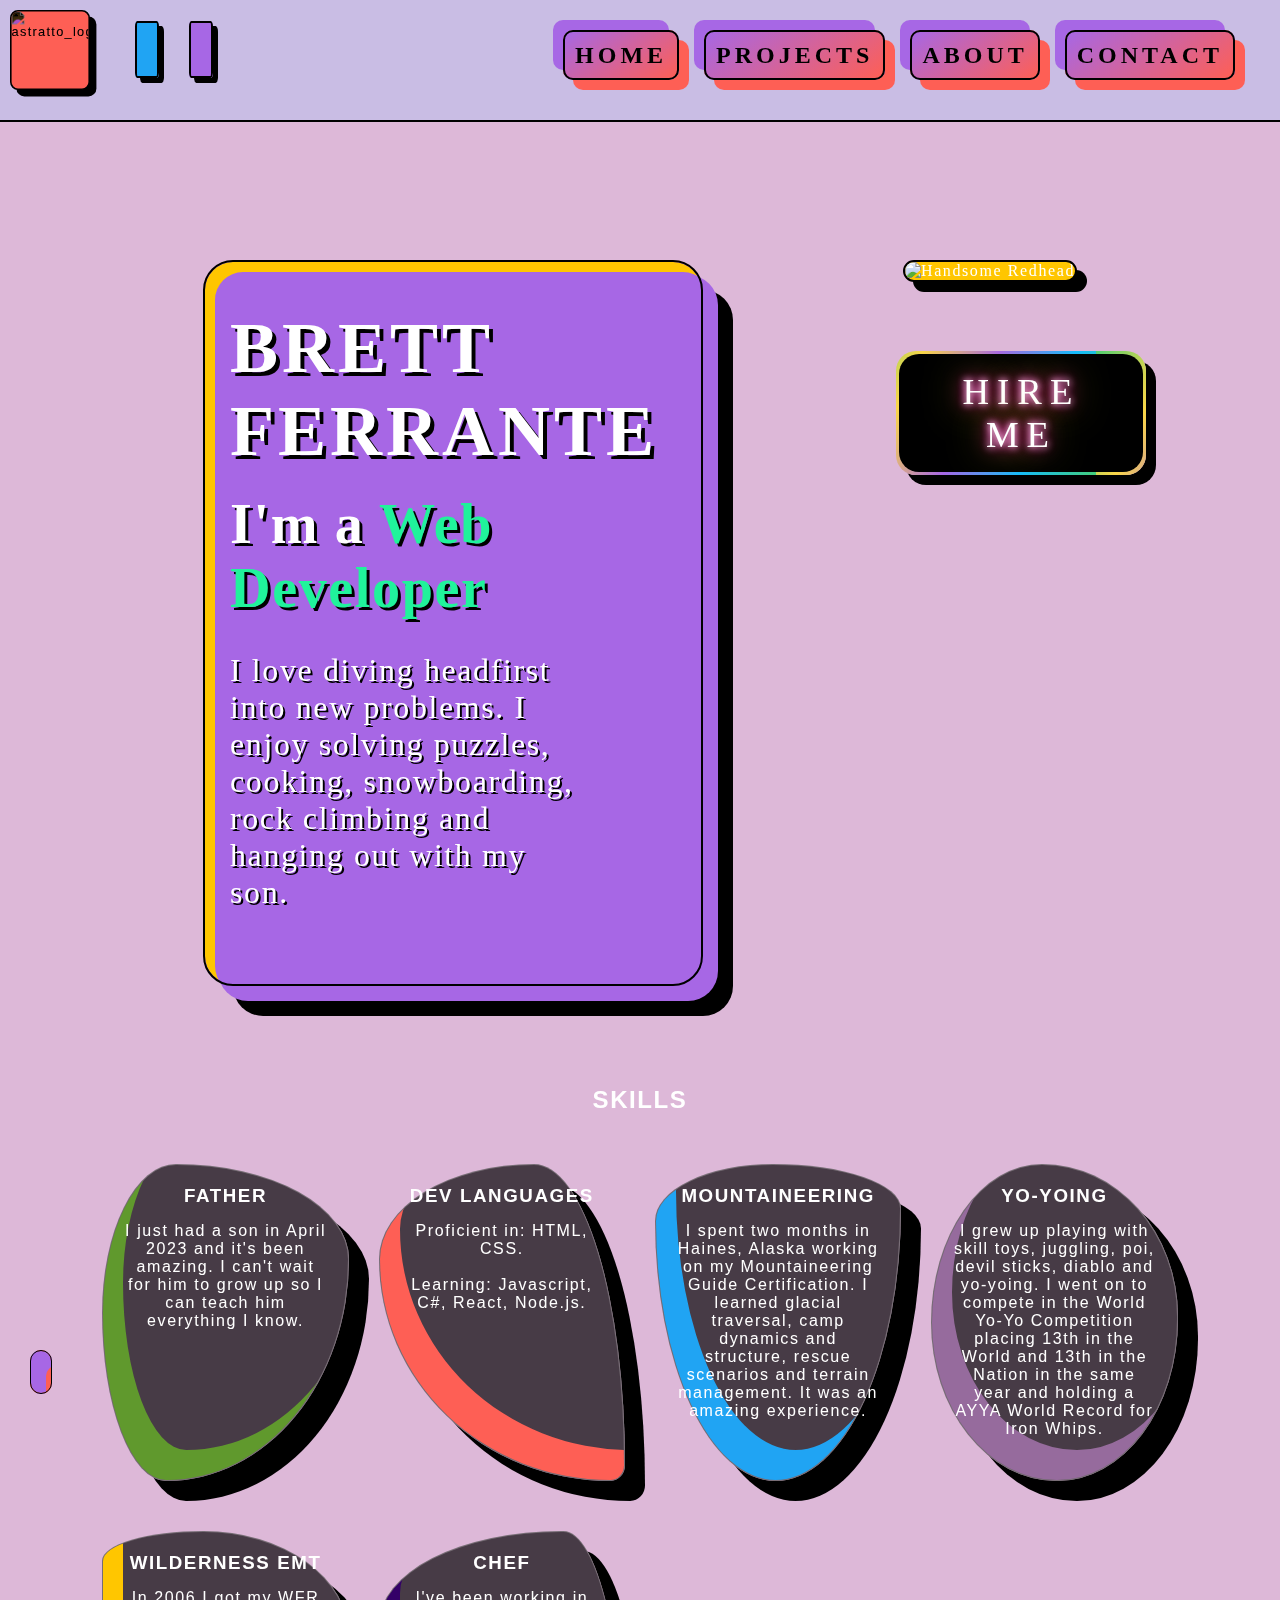
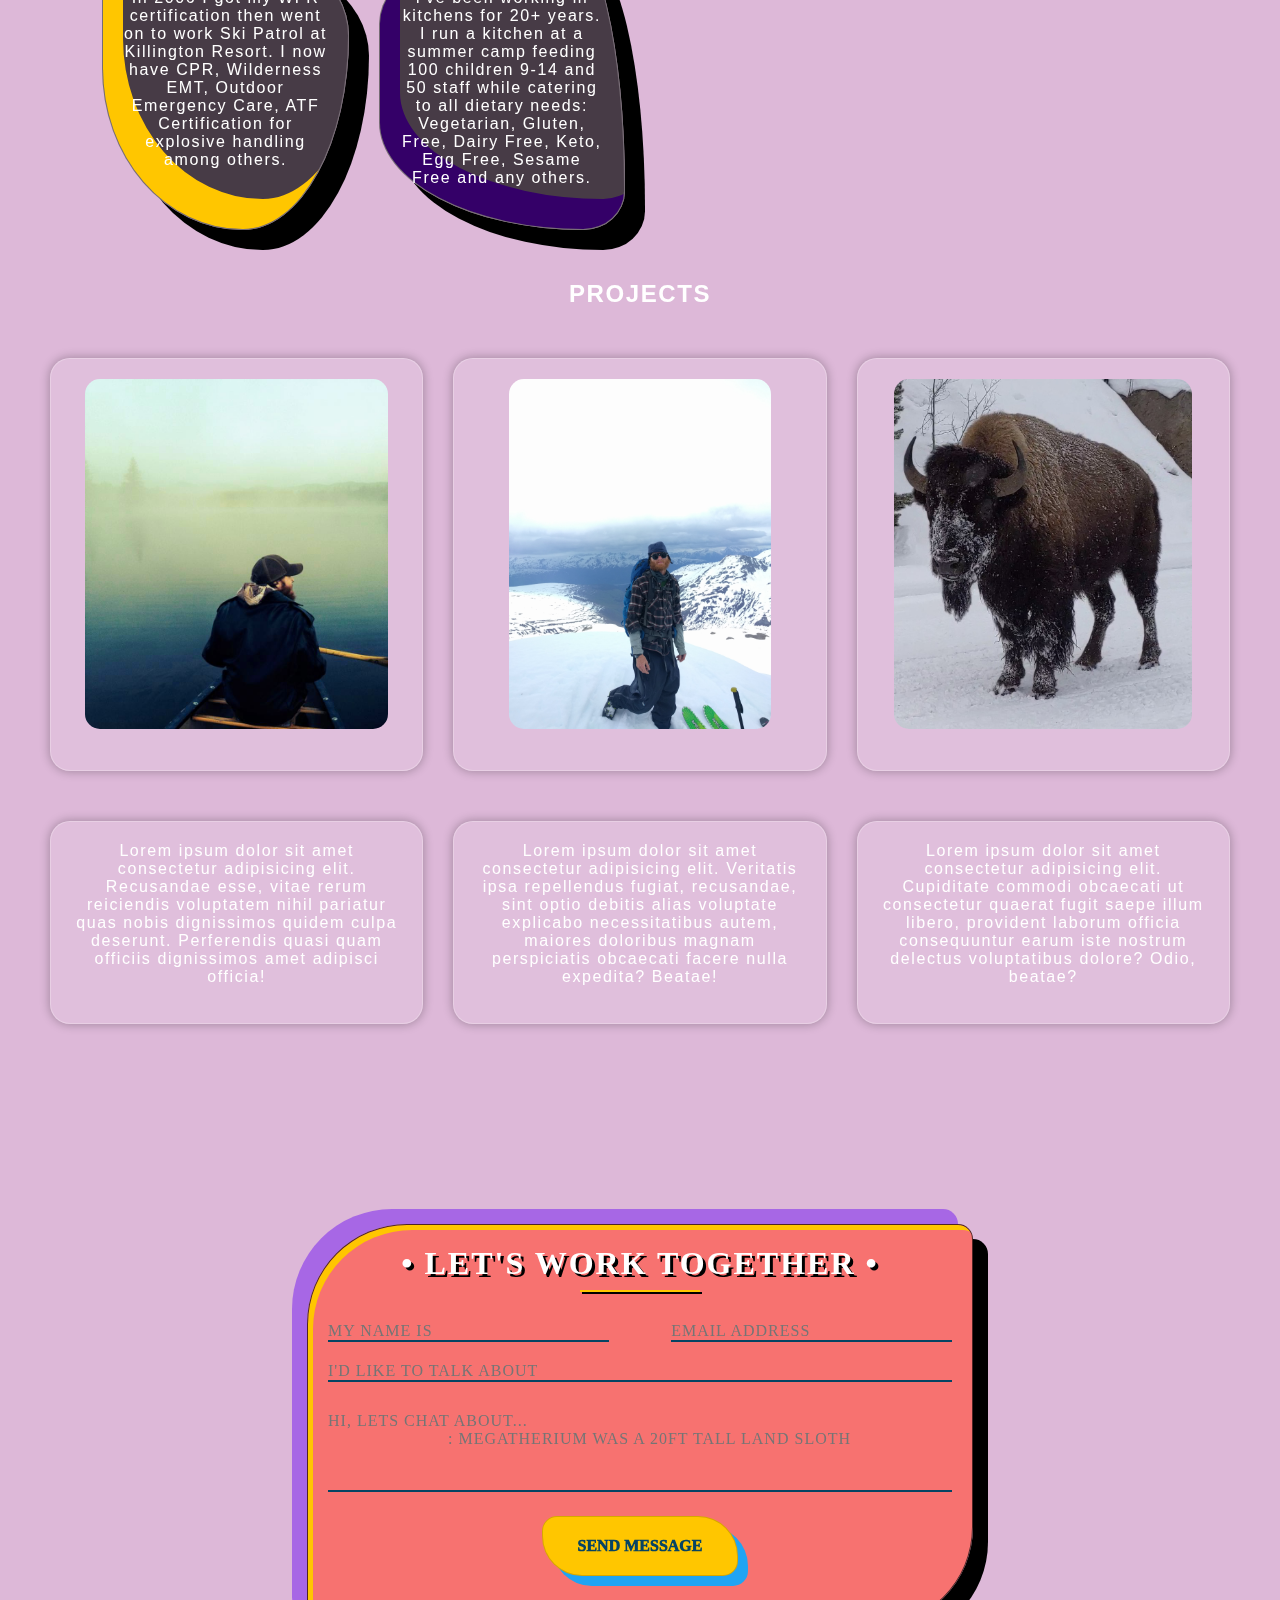
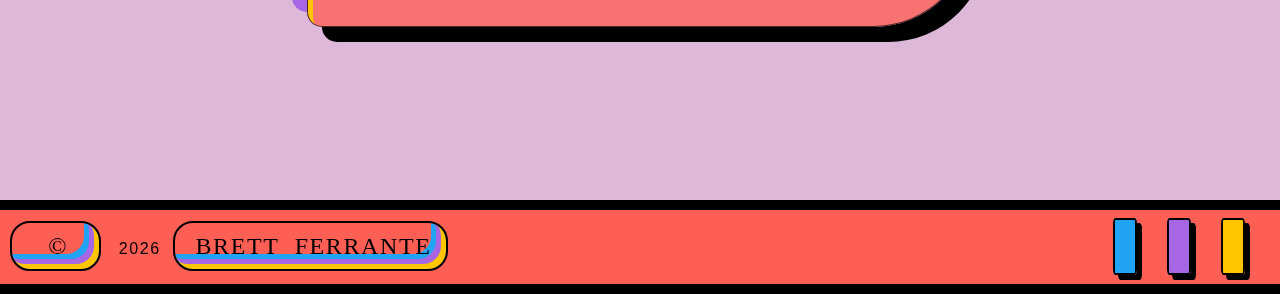
==== commit 4f22ef64: "formatting" ====
--- a/index.html
+++ b/index.html
@@ -1,169 +1,153 @@
 <!DOCTYPE html>
 <html lang="en">
-<head>
-    <meta charset="UTF-8">
-    <meta name="viewport" content="width=device-width, initial-scale=1.0">
-    <link rel="stylesheet" href="./styles.css">
-    <script src="https://kit.fontawesome.com/a2ad5e0c09.js" crossorigin="anonymous"></script>
-    <title>Brett's Web Dev Portfolio</title>
-</head>
-<body>
-    <header>
-    </header>
-
-    <!-- NavBar -->
-    <nav id="navbar">
-        <div class="nav_social">
-            <a href="./index.html"><img src="/School/projects/icons/icon_3.png" alt="astratto_logo"></a>
-            <ul class="nav_social_icons">
-                <li><a href="" class="linkdn"> <i class="fa-brands fa-linkedin"></i></a></li>
-                <li><a href="" class="github"> <i class="fa-brands fa-github"></i></a></li>
+    <head>
+        <meta charset="UTF-8">
+        <meta name="viewport" content="width=device-width, initial-scale=1.0">
+        <link rel="stylesheet" href="./styles.css">
+        <script src="https://kit.fontawesome.com/a2ad5e0c09.js" crossorigin="anonymous"></script>
+        <title>Brett's Web Dev Portfolio</title>
+    </head>
+    <body>
+        <!-- NavBar -->
+        <nav id="navbar">
+            <div class="nav_social">
+                <a href="./index.html"><img src="./resources/icon_3.png" alt="astratto_logo"></a>
+                <ul class="nav_social_icons">
+                    <li><a href="www.linkedin.com/in/brett-ferrante-111948152" class="linkdn"> <i class="fa-brands fa-linkedin"></i></a></li>
+                    <li><a href="https://github.com/findthelorax" class="github"> <i class="fa-brands fa-github"></i></a></li>
+                </ul>
+            </div>
+            <input id="menu_input" type="checkbox" />
+            <label class='menu_label' for="menu_input">
+                <div class='menu_div'>
+                    <svg viewBox="0 0 100 80" width="40" height="40">
+                        <rect width="100" height="20" rx="8"></rect>
+                        <rect y="30" width="100" height="20" rx="8"></rect>
+                        <rect y="60" width="100" height="20" rx="8"></rect>
+                    </svg>
+                </div>
+            </label>
+            <ul class="navbar_menu">
+                <li>
+                    <a href="./index.html" class="navbar_link"> Home </a>
+                </li>
+                <li>
+                    <a href="./index.html#projects" class="navbar_link"> Projects </a>
+                </li>
+                <li>
+                    <a href="./about.html" class="navbar_link"> About </a>
+                </li>
+                <li>
+                    <a href="#contact" class="navbar_link"> Contact </a>
+                </li>
             </ul>
+        </nav>
+        <!-- Homepage Section -->
+        <section id="home">
+            <div class="home_content">
+                <h3> Brett &nbsp; Ferrante </h3>
+                <h3> I'm a <span> Web Developer </span></h3>
+                <p>I love diving headfirst into new problems. I enjoy solving puzzles, cooking, snowboarding, rock climbing and hanging out with my son.</p>
+            </div>
+            <div class="home_img">
+                <img id="profile_img" src="./resources/pic_4.png" alt="Handsome Redhead">
+                <a class="hire_btn"><span>Hire Me</span></a>
+            </div>
+        </section>
+        <!-- Skills Section -->
+        <div class="skills_header">
+            <h2>SKILLS</h2>
         </div>
-        <ul class="navbar_menu">
-            <li>
-                <a href="./index.html" class="navbar_link"> Home </a>
-            </li>
-            <li>
-                <a href="./index.html#projects" class="navbar_link"> Projects </a>
-            </li>
-            <li>
-                <a href="./about.html" class="navbar_link"> About </a>
-            </li>
-            <li>
-                <a href="#contact" class="navbar_link"> Contact </a>
-            </li>
-        </ul>
-    </nav>
-    
-        <div>
-            <button id="hamburger_menu">
-                <nav>
-                    <ul class="mobile_menu">
-                        <li>
-                            <a href="./index.html" class="navbar_link"> Home </a>
-                        </li>
-                        <li>
-                            <a href="./index.html#projects" class="navbar_link"> Projects </a>
-                        </li>
-                        <li>
-                            <a href="./about.html" class="navbar_link"> About </a>
-                        </li>
-                        <li>
-                            <a href="#contact" class="navbar_link"> Contact </a>
-                        </li>
-                    </ul>
-                </nav>
-            </button>
-        </div>
-
-    <!-- Homepage Section -->
-    <section id="home">
-        <div class="home_content">
-            <h3> Brett Ferrante </h3>
-            <h3> I'm a <span> Web Developer </span></h3>
-            <p>I love diving headfirst into new problems. I enjoy solving puzzles, cooking, snowboarding, rock climbing and hanging out with my son.</p>
-        </div>
-
-        <div class="home_content">
-            <img id="profile_img" src="./profile_pic.png" alt="Handsome Redhead">
-        </div>
-
-    </section>
-
-
-    <!-- ! Hire Me Section -->
-    <section id="hire_me_sec">
-        <a class="hire_btn"><span>Hire Me</span></a>
-    </section>
-
-    <!-- ! Have Fun Section
-        ! Create RPG character screen - grid
-    ! -->
-    <div class="fun">
-
-    </div>
-
-    <!-- Skills Section -->
-    <div class="skills_header">
-        <h2>SKILLS</h2>
-    </div>
-    <div class="skills_grid">
-        <div class="skills_grid_item"><h3> Father </h3><p>I just had a son in April 2023 and it's been amazing. I can't wait for him to grow up so I can teach him everything I know.</p></div>
-        <div class="skills_grid_item"><h3> Dev Languages </h3><p>Proficient in: HTML, CSS.
-        <br>
-        <br>Learning: Javascript, C#, React, Node.js.</p></div>
-        <div class="skills_grid_item"><h3> Mountaineering </h3><p>I spent two months in Haines, Alaska working on my Mountaineering Guide Certification.
-        I learned glacial traversal, camp dynamics and structure, rescue scenarios and terrain management. It was an amazing experience.</p></div>
-        <div class="skills_grid_item"><h3> Yo-Yoing </h3><p>I grew up playing with skill toys, juggling, poi, devil sticks, diablo and yo-yoing. I went on to compete in the World Yo-Yo Competition placing 13th in the World and 13th in the Nation in the same year and holding a AYYA World Record for Iron Whips.</p></div>
-        <div class="skills_grid_item"><h3> Wilderness EMT </h3><p>In 2006 I got my WFR certification then went on to work Ski Patrol at Killington Resort. I now have CPR, Wilderness EMT, Outdoor Emergency Care, ATF Certification for explosive handling among others.</p></div>
-        <div class="skills_grid_item"><h3> Chef </h3><p>I've been working in kitchens for 20+ years. I run a kitchen at a summer camp feeding 100 children 9-14 and 50 staff while catering to all dietary needs: Vegetarian, Gluten, Free, Dairy Free, Keto, Egg Free, Sesame Free and any others.</p></div>
-    </div>
-
-    <!-- ! Projects Section -->
-    <section id="projects">
-        <div class="projects_header">
-            <h2>Projects</h2>
-            <div class="projects_grid">
-                <div class="projects_grid_item">Lorem ipsum dolor sit amet consectetur adipisicing elit. Saepe ratione quasi rerum molestiae magnam, mollitia, harum quibusdam id fugiat numquam sapiente dolor error ea! Cupiditate eveniet deserunt accusamus magni provident!</div>
-                <div class="projects_grid_item">Lorem ipsum dolor sit, amet consectetur adipisicing elit. Ut unde recusandae perspiciatis quae magnam repellendus, iusto corporis commodi minus delectus nisi consequatur praesentium ullam architecto hic qui et provident! Dignissimos.</div>
-                <div class="projects_grid_item">Lorem ipsum dolor sit amet consectetur adipisicing elit. Asperiores eos necessitatibus quaerat ullam nesciunt, fugit optio eum aliquid mollitia impedit magnam nisi nam quas autem ipsa culpa iste architecto ab.</div>
-                <div class="projects_grid_item">Lorem ipsum dolor sit amet consectetur adipisicing elit. Recusandae esse, vitae rerum reiciendis voluptatem nihil pariatur quas nobis dignissimos quidem culpa deserunt. Perferendis quasi quam officiis dignissimos amet adipisci officia!</div>
-                <div class="projects_grid_item">Lorem ipsum dolor sit amet consectetur adipisicing elit. Veritatis ipsa repellendus fugiat, recusandae, sint optio debitis alias voluptate explicabo necessitatibus autem, maiores doloribus magnam perspiciatis obcaecati facere nulla expedita? Beatae!</div>
-                <div class="projects_grid_item">Lorem ipsum dolor sit amet consectetur adipisicing elit. Cupiditate commodi obcaecati ut consectetur quaerat fugit saepe illum libero, provident laborum officia consequuntur earum iste nostrum delectus voluptatibus dolore? Odio, beatae?</div>
+        <div class="skills_grid">
+            <div class="skills_grid_item">
+                <h3> Father </h3>
+                <p>I just had a son in April 2023 and it's been amazing. I can't wait for him to grow up so I can teach him everything I know.</p>
+            </div>
+            <div class="skills_grid_item">
+                <h3> Dev Languages </h3>
+                <p>Proficient in: HTML, CSS.
+                    <br>
+                    <br>Learning: Javascript, C#, React, Node.js.
+                </p>
+            </div>
+            <div class="skills_grid_item">
+                <h3> Mountaineering </h3>
+                <p>I spent two months in Haines, Alaska working on my Mountaineering Guide Certification.
+                    I learned glacial traversal, camp dynamics and structure, rescue scenarios and terrain management. It was an amazing experience.
+                </p>
+            </div>
+            <div class="skills_grid_item">
+                <h3> Yo-Yoing </h3>
+                <p>I grew up playing with skill toys, juggling, poi, devil sticks, diablo and yo-yoing. I went on to compete in the World Yo-Yo Competition placing 13th in the World and 13th in the Nation in the same year and holding a AYYA World Record for Iron Whips.</p>
+            </div>
+            <div class="skills_grid_item">
+                <h3> Wilderness EMT </h3>
+                <p>In 2006 I got my WFR certification then went on to work Ski Patrol at Killington Resort. I now have CPR, Wilderness EMT, Outdoor Emergency Care, ATF Certification for explosive handling among others.</p>
+            </div>
+            <div class="skills_grid_item">
+                <h3> Chef </h3>
+                <p>I've been working in kitchens for 20+ years. I run a kitchen at a summer camp feeding 100 children 9-14 and 50 staff while catering to all dietary needs: Vegetarian, Gluten, Free, Dairy Free, Keto, Egg Free, Sesame Free and any others.</p>
             </div>
         </div>
-    </section>
-
-    <!-- ! Make detailed about me section. -->
-
-    <!-- Contact Form -->
-    <div id="contact">
-        <h1>&bullet; LET'S WORK TOGETHER &bullet;</h1>
-        <div class="underline"></div>
-        
-        <form id="contact_form" action="#" method="post">
-            <div class="name">
-                <label for="name"></label>
-                <input id="name_input" type="text" placeholder="MY NAME IS" name="name" required>
+        <!-- ! Projects Section -->
+        <section id="projects">
+            <div class="projects_header">
+                <h2>Projects</h2>
+                <div class="projects_grid">
+                    <div class="projects_grid_item"><img src="./resources/uno.jpg" alt="project_uno"></div>
+                    <div class="projects_grid_item"><img src="./resources/dos.jpg" alt="project_dos"></div>
+                    <div class="projects_grid_item"><img src="./resources/tres.jpg" alt="project_tres"></div>
+                    <div class="projects_grid_item">Lorem ipsum dolor sit amet consectetur adipisicing elit. Recusandae esse, vitae rerum reiciendis voluptatem nihil pariatur quas nobis dignissimos quidem culpa deserunt. Perferendis quasi quam officiis dignissimos amet adipisci officia!</div>
+                    <div class="projects_grid_item">Lorem ipsum dolor sit amet consectetur adipisicing elit. Veritatis ipsa repellendus fugiat, recusandae, sint optio debitis alias voluptate explicabo necessitatibus autem, maiores doloribus magnam perspiciatis obcaecati facere nulla expedita? Beatae!</div>
+                    <div class="projects_grid_item">Lorem ipsum dolor sit amet consectetur adipisicing elit. Cupiditate commodi obcaecati ut consectetur quaerat fugit saepe illum libero, provident laborum officia consequuntur earum iste nostrum delectus voluptatibus dolore? Odio, beatae?</div>
+                </div>
             </div>
-            <div class="email">
-                <label for="email"></label>
-                <input id="email_input" type="email" placeholder="EMAIL ADDRESS" name="email" required>
+        </section>
+        <!-- ! Make detailed about me section. -->
+        <!-- Contact Form -->
+        <div id="contact">
+            <h1>&bullet; LET'S WORK TOGETHER &bullet;</h1>
+            <div class="underline"></div>
+            <form id="contact_form" action="#" method="post">
+                <div class="name">
+                    <label for="name"></label>
+                    <input id="name_input" type="text" placeholder="MY NAME IS" name="name" required>
+                </div>
+                <div class="email">
+                    <label for="email"></label>
+                    <input id="email_input" type="email" placeholder="EMAIL ADDRESS" name="email" required>
+                </div>
+                <div class="subject">
+                    <label for="subject"></label>
+                    <input id="subject_input" type="text" placeholder="I'D LIKE TO TALK ABOUT" name="subject" required>
+                </div>
+                <div class="message">
+                    <label for="message"></label>
+                    <textarea id="message_input" placeholder="HI, LETS CHAT ABOUT...
+                        : MEGATHERIUM WAS A 20FT TALL LAND SLOTH" name="message" cols="30" rows="5" required></textarea>
+                </div>
+                <div class="submit">
+                    <input id="contact_button" class="glow_btn" type="submit" value="SEND MESSAGE">
+                </div>
+            </form>
+        </div>
+        <!-- Jump to Top -->
+        <a href="#" class="top"><i class="fa-solid fa-arrow-up"></i></a>
+        <!-- Social Media Footer Icons -->
+        <!-- ! Link to Accounts -->
+        <footer id="footer">
+            <div class="copyright">
+                <p>
+                    <span class="c_symbol">&nbsp; &copy; </span>&nbsp; &nbsp;<script>document.write(new Date().getFullYear())</script>&nbsp;&nbsp;<span> Brett Ferrante </span>
+                </p>
             </div>
-            <div class="subject">
-                <label for="subject"></label>
-                <input id="subject_input" type="text" placeholder="I'D LIKE TO TALK ABOUT" name="subject" required>
+            <div class="footer_social_icons">
+                <ul class="nav_social_icons">
+                    <li><a href="www.linkedin.com/in/brett-ferrante-111948152" class="linkdn"> <i class="fa-brands fa-linkedin"></i></a></li>
+                    <li><a href="https://github.com/findthelorax" class="github"> <i class="fa-brands fa-github"></i></a></li>
+                    <li><a href="" class="mail"> <i class="fa-solid fa-envelope"></i></a></li>
+                </ul>
             </div>
-            <div class="message">
-                <label for="message"></label>
-                <textarea id="message_input" placeholder="HI, LETS CHAT ABOUT...
-                
-
-                : MEGATHERIUM WAS A 20FT TALL LAND SLOTH" name="message" cols="30" rows="5" required></textarea>
-            </div>
-            <div class="submit">
-                <input id="contact_button" class="glow_btn" type="submit" value="SEND MESSAGE">
-            </div>
-        </form>
-    </div>
-
-    <!-- Jump to Top -->
-    <a href="#" class="top"><i class="fa-solid fa-arrow-up"></i></a>
-
-    <!-- Social Media Footer Icons -->
-    <!-- ! Link to Accounts -->
-    <footer id="footer">
-        <div class="copyright">
-            <p><span class="c_symbol"> &copy; </span><script>document.write(new Date().getFullYear())</script> Brett Ferrante</p>
-        </div>
-        <div class="footer_social_icons">
-            <ul class="nav_social_icons">
-                <li><a href="" class="linkdn"> <i class="fa-brands fa-linkedin"></i></a></li>
-                <li><a href="https://github.com/findthelorax" class="github"> <i class="fa-brands fa-github"></i></a></li>
-                <li><a href="" class="mail"> <i class="fa-solid fa-envelope"></i></a></li>
-            </ul>
-        </div>
-    </footer>
-</body>
-</html>+        </footer>
+    </body>
+</html>
--- a/styles.css
+++ b/styles.css
@@ -6,23 +6,27 @@
 
 @font-face { 
     font-family: "Fjalla One";  
-    src: url("./Fonts/FjallaOne.ttf") format("truetype");
+    src: url("./resources/FjallaOne.ttf") format("truetype");
 }
 @font-face {
     font-family: "Nabla";
-    src: url("./Fonts/Nabla.ttf") format("truetype");
+    src: url("./resources/Nabla.ttf") format("truetype");
 }
 @font-face {
-    font-family: "SpecialElite";
-    src: url("./Fonts/SpecialElite.ttf") format("truetype");
+    font-family: "Nightly";
+    src: url("./resources/Nightydemo.otf") format("truetype");
+}
+@font-face {
+    font-family: "Rolie";
+    src: url("./resources/Rolie\ Twily.otf") format("truetype");
 }
 @font-face {
     font-family: "PressStart";
-    src: url("./Fonts/PressStart2P.ttf") format("truetype");
+    src: url("./resources/PressStart2P.ttf") format("truetype");
 }
 @font-face {
     font-family: "JosefinSans";
-    src: url("/School/projects/DevProfile_V1/Fonts/JosefinSans.ttf") format("truetype");
+    src: url("./resources/JosefinSans.ttf") format("truetype");
 }
 
 /* Base Styling */
@@ -42,14 +46,15 @@
     text-decoration: none;
     color: inherit;
 }
-
 html {
     font-family: "Fjalla One", Arial;
     font-weight: 200;
-    background: linear-gradient(135deg, #FE5F55, #340068, black);
-    /* background-image: url(/School/wallpapers/5166950.jpg); */
+    background: #ddb8d8;
+    /* background: linear-gradient(135deg, #FE5F55, #FFC600); */
+    /* background-image: url(/School/wallpapers/Frame\ 11.png); */
     color: white;
-    background-attachment: fixed;
+    background-repeat: no-repeat;
+    background-size: 100% 100%;
     scroll-behavior: smooth;
 }
 body {
@@ -58,7 +63,7 @@
 }
 section {
     min-height: 50vh;
-    padding: 5rem 10rem 2rem;
+    padding: 50px;
 }
 
 /* Navbar Styling */
@@ -66,10 +71,14 @@
     position: sticky;
     top: 0;
     z-index: 666;
-    min-height: 100px;
-    /* background: transparent; */
-    backdrop-filter: blur(8px);
-    background: #ffc8008e;
+    min-height: 120px;
+    background: transparent;
+    /* background: #FFC600; */
+    backdrop-filter: blur(4px) hue-rotate(320deg);
+    border-bottom: solid 2px rgb(0, 0, 0);
+    padding-bottom: 20px;
+    overflow: hidden;
+    width: 100%;
 }
 .nav_social img {
     filter: invert(1);
@@ -81,16 +90,18 @@
     background: #01a0aa;
     border-radius: 10px;
     box-shadow: 8px 8px 0px white;
+    border: solid 2px white;
 }
 .navbar_menu {
     float: right;
     display: flex;
+    flex-wrap: wrap;
     list-style: none;
-    padding-right: 50px;
+    padding: 20px 20px 0 0px;
     font-size: 1.5rem;
     font-family: "JosefinSans";
     font-weight: 700;
-    color: #ffffff;
+    color: #000000;
     text-decoration: none;
     text-transform: uppercase;
     letter-spacing: .25rem;
@@ -101,15 +112,20 @@
 .navbar_menu a {
     padding: 10px;
     border-radius: 10px;
-    box-shadow: inset 15px 15px 29px rgba(77, 38, 87, 0.2), inset -15px -15px 29px rgba(184, 92, 196, 0.2);
+    background: linear-gradient(145deg, #a767e5, #FE5F55);
+    box-shadow:  10px 10px 0px #FE5F55, -10px -10px 0px #a767e5;
+    border: solid 2px black;
 }
 .navbar_menu a:hover {
-    color: #FE5F55;
-    background: linear-gradient(145deg, #de8aff91, #492e5391);
-    box-shadow:  10px 10px 20px #00000048, -10px -10px 20px #8f59a591;
+    color: #20f39b;
+    box-shadow: inset 15px 15px 29px #a767e5, inset -15px -15px 29px #FE5F55, 5px 5px 0px black;
 }
 .navbar_menu a:active {
     color: #ff00aa;
+    box-shadow: inset 15px 15px 29px #a767e5, inset -15px -15px 29px #FE5F55;
+}
+.navbar_menu li {
+    margin-bottom: 10px;
 }
 .nav_social {
     display: flex;
@@ -123,19 +139,19 @@
     justify-content: center;
     font-size: 30px;
     padding-left: 20px;
-    z-index: 6;
 }
 .nav_social_icons a {
     margin: 0 15px;
     padding: 10px;
     border-radius: 10%;
+    border: solid 2px black;
 }
 .nav_social_icons .linkdn {
     background: #20A4F3;
     box-shadow: 5px 5px 0px black;
 }
 .nav_social_icons .github {
-    background: #340068;
+    background: #a767e5;
     box-shadow: 5px 5px 0px black;
 }
 
@@ -162,49 +178,61 @@
 #home {
     display: flex;
     flex-direction: row;
+    flex-wrap: wrap;
     justify-content: center;
     align-items: top;
     margin-top: 3%;
-    font-family: "SpecialElite";
-}
-
-.home_content h3 {
+    font-family: "Nightly";
+}
+
+.home_content {
     font-size: 3rem;
     font-weight: 700;
+    text-shadow: 3px 3px 0px black;
+    background: #a767e5;
+    width: 500px;
+    margin: 50px 100px;
+    border-radius: 30px;
+    padding: 25px;
+    border: solid 2px black;
+    box-shadow: 15px 15px 0px #a767e5, 30px 30px 0 black, inset 10px 10px 0px #FFC600;
 }
 .home_content h3:nth-of-type(1) {
     margin: 1.2rem 0;
     text-decoration: none;
     text-transform: uppercase;
-    font-family: "SpecialElite";
+    font-family: "Nightly";
     font-size: 4.5rem;
     letter-spacing: .25rem;
     color: #ffffff;
+    text-shadow: 4px 4px 0px black;
 }
 .home_content h3:nth-of-type(2) {
     margin-bottom: 2rem;
 }
 .home_content h3 span {
-    color: pink;
-}
-.home_content h1 {
-    font-size: 5rem;
-    font-weight: 700;
-    line-height: 1.3;
-}
-.home_content img {
-    width: 100%;
+    color: #20f39b;
 }
 .home_content p {
-    font-size: 1.6rem;
+    font-size: 2rem;
+    font-weight: 100;
     margin-bottom: 3rem;
     padding-right: 20%;
+    text-shadow: 2px 2px 0px black;
+}
+#profile_img{
+    width: 400px;
+    margin: 50px 100px;
+    border: solid 2px black;
+    background: #FFC600;
+    border-radius: 20px;
+    box-shadow: 10px 10px 0 black;
 }
 
 /* Skills Grid Styling*/
 .skills_grid {
     display: inline-grid;
-    grid-template-columns: repeat(3, 32%);
+    grid-template-columns: repeat(auto-fill, minmax(200px, .5fr));
     grid-column-gap: 30px;
     grid-row-gap: 50px;
     text-align: center;
@@ -233,40 +261,45 @@
 .skills_grid_item:nth-child(1) {
     background: #000000ad;
     box-shadow: inset 20px -30px 0px #60992D, 20px 20px 0px black ;
+    border-radius: 30% 70% 74% 26% / 47% 30% 70% 53%;
 }
 .skills_grid_item:nth-child(2) {
     background: #000000ad;
     box-shadow: inset 20px -30px 0px #FE5F55, 20px 20px 0px black;
+    border-radius: 63% 37% 6% 94% / 30% 95% 5% 70%;
 }
 .skills_grid_item:nth-child(3) {
     background: #000000ad;
     box-shadow: inset 20px -30px 0px #20A4F3, 20px 20px 0px black;
+    border-radius: 48% 52% 51% 49% / 18% 14% 86% 82%;
 }
 .skills_grid_item:nth-child(4) {
     background: #000000ad;
     box-shadow: inset 20px -30px 0px #966B9D, 20px 20px 0px black;
+    border-radius: 45% 55% 49% 51% / 50% 48% 51% 50%;
 }
 .skills_grid_item:nth-child(5) {
     background: #000000ad;
     box-shadow: inset 20px -30px 0px #FFC600, 20px 20px 0px black;
+    border-radius: 41% 59% 43% 57% / 10% 35% 65% 54%;
 }
 .skills_grid_item:nth-child(6) {
     background: #000000ad;
     box-shadow: inset 20px -30px 0px #340068, 20px 20px 0px black;
-    
+    border-radius: 74% 25% 17% 83% / 31% 86% 13% 36%;    
 }
 
 
 /* Works Styling */
 .projects_grid {
     display: grid;
-    grid-template-columns: repeat(3, 32%);
+    grid-template-columns: repeat(3, minmax(200px, 1fr));
     grid-column-gap: 30px;
     grid-row-gap: 50px;
     text-align: center;
     min-height: 666px;
     max-height: max-content;
-    margin-bottom: 15%;
+    margin-bottom: 150px;
 }
 .projects_header h2 {
     text-transform: uppercase;
@@ -284,6 +317,11 @@
 .projects_grid_item h3 {
     padding: 0 0 15px 0;
     text-transform: uppercase;
+}
+.projects_grid img {
+    max-width: 325px;
+    max-height: 350px;
+    border-radius: 15px;
 }
 
 /* ! ABOUT SECTION - resizing issues*/
@@ -362,18 +400,18 @@
     text-align: center;
     text-shadow: 3px 3px 0px black;
     max-width: 666px;
-    margin: 0 auto 200px auto;
+    margin: 0 auto 150px auto;
     padding: 20px 0 0 0;
     position: relative;
     font-family: "JosefinSans";
     backdrop-filter: blur(5px);
-    background: #fe605580;
+    background: #fe6055cb;
     border: solid .5px #000000ad;
     border-radius: 100px 15px;
-    box-shadow: 15px 15px 0px #000000ad; 
+    box-shadow: 15px 15px 0px #000000, -15px -15px 0px #a767e5, inset 5px 5px 0px #FFC600; 
 }
 .underline {
-    border-bottom: solid 2px pink;
+    border-bottom: solid 2px #FFC600;
     box-shadow: 2px 2px 0px black;
     margin: .5rem auto;
     width: 120px;
@@ -403,8 +441,8 @@
     border-radius: 15px 40px;
     border: solid .5px #00000028;
     background: #FFC600;
-    color: #FE5F55;
-    box-shadow: 10px 10px 0px black;
+    color: #074463;
+    box-shadow: 10px 10px 0px #20A4F3;
     cursor: pointer;
     display: inline-block;
     font-family: "JosefinSans";
@@ -419,7 +457,7 @@
     color: #FFC600;
     border: solid .5px #0000005d;
     transform: translateY(-0.25em);
-    box-shadow: inset 15px 0 20px #063a54, inset -15px 0px 20px #052f44, 10px 10px 0px black;
+    box-shadow: inset 15px 0 20px #063a54, inset -15px 0px 20px #052f44, 10px 10px 0px #FFC600;
 }
 #contact_button:active {
 }
@@ -428,7 +466,7 @@
     background: none;
     border: none;
     border-bottom: solid 2px;
-    color: pink;
+    color: #074463;
     font-weight: 400;
     letter-spacing: 1px;
     box-sizing: border-box;
@@ -440,7 +478,7 @@
     color: whitesmoke;
 }
 button, input, select, textarea {
-    color: pink;
+    color: #074463;
     font: inherit;
     margin: 0;
     font-weight: 400;
@@ -455,8 +493,9 @@
 /* Top Button */
 .top {
     padding: 10px;
-    box-shadow: 5px 5px 10px #3d008d8e, -5px -5px 10px #6725a5;
-    border: solid .5px #00000015;
+    background: linear-gradient(135deg, #a767e5, #FE5F55);
+    box-shadow: inset 15px 15px 0px #a767e5, inset -15px -15px 0px #FE5F55;
+    border: solid 1px black;
     border-radius: 100px;
     font-size: 20px;
     position: sticky;
@@ -466,18 +505,16 @@
     z-index: 2;
 }
 .top:hover {
-    border: solid .5px #00000015;
-    box-shadow: inset 15px 15px 29px #3d008d8e, inset -15px -15px 29px #6725a5;
+    box-shadow: inset 15px 15px 0px #ff00aa, inset -15px -15px 0px #20f3e8;
 }
 /* Footer Social Media Styling */
 #footer {
     position: absolute;
     width: 100%;
-    background: #FFC600;
-    border-top: solid 8px black;
-    border-bottom: solid 2px black;
-    border-radius: 30% 30px;
-    z-index: -2;
+    background: #FE5F55;
+    border-top: solid 10px black;
+    border-bottom: solid 10px black;
+    z-index: -1;
     overflow: hidden;
 }
 .footer_social_icons {
@@ -485,7 +522,7 @@
     margin: 20px;
 }
 .nav_social_icons .mail {
-    background: #FE5F55;
+    background: #FFC600;
     box-shadow: 5px 5px 0px black;
 
 }
@@ -494,13 +531,26 @@
     width: 100%;
     line-height: 50px;
     position: absolute;
-    color: #fff;
+    color: #000000;
     text-align: center;
     text-transform: uppercase;
     bottom: 0px;
-}
-.c_symbol {
-    font-size: 25px;
+    padding: 10px;
+    display: flex;
+}
+.copyright span:hover {
+    border-radius: 20px;
+    box-shadow: inset -5px -5px 0px #FFC600 , inset -10px -10px 0px #a767e5, inset -15px -15px 0px #20A4F3;
+    box-shadow: 5px 5px 10px #FFC600 , 10px 10px 10px #a767e5, 15px 15px 10px #20A4F3;
+}
+.copyright span {
+    font-family: "Nightly";
+    font-size: 1.5rem;
+    word-spacing: .5rem;
+    border: solid 2px black;
+    border-radius: 20px;
+    padding: 10px 15px 10px 5px;
+    box-shadow: inset -5px -5px 0px #FFC600 , inset -10px -10px 0px #a767e5, inset -15px -15px 0px #20A4F3;
 }
 /* Light and Dark Mode */
 @media screen and (prefers-color-scheme: dark) {
@@ -523,14 +573,10 @@
 @media screen and (max-width: 480px) {
 }
 
-@media screen and (max-width: 768px) {
-
-}
+/* @media screen and (max-width: 768px) {
+} */
 
 @media screen and (max-width: 992px) {
-    .circle {
-        top: 15%;
-    }
 }
 
 /* ! Watched a video for this. I need to go over key frames and animations again, currently working on understanding SVGs... */
@@ -539,7 +585,7 @@
     position: relative;
     overflow: hidden;
     cursor: pointer;
-    margin: -25% 0 0 15%;
+    margin: 5% 0 0 25%;
     padding: 3px;
     color: white;
     text-decoration: none;
@@ -556,6 +602,7 @@
     border-radius: 20px;
     isolation: isolate;
     width: 250px;
+    box-shadow: 10px 10px 0px black;
 }
 .hire_btn::before {
     content: "";
@@ -593,4 +640,80 @@
 }
 
 
-
+/* ! Mobile Menu - trying to understanding all this. I did copy and try to reverse engineer the code for my use but i've watching videos on building a mobile menu. It seems the best way is with svgs.*/
+.menu_label {
+    display: none;
+    height: 100%;
+    width: 30px;
+    cursor: pointer;
+    flex-direction: column;
+    justify-content: center;
+    align-items: center;
+}
+#menu_input {
+    display: none;
+}
+.menu_div {
+    display: none;
+}
+
+#menu_input:checked + .menu_label .menu_div::before {
+    margin-top: 0px;
+    transform: rotate(405deg);
+}
+
+#menu_input:checked + .menu_label .menu_div {
+    background: rgba(255, 255, 255, 0);
+}
+
+#menu_input:checked + .menu_label .menu_div::after {
+    margin-top: 0px;
+    transform: rotate(-405deg);
+}
+
+@media screen and (max-width: 1020px) {
+    .projects_grid {
+        grid-template-columns: repeat(auto-fit, minmax(200px, 1fr));
+    }
+}
+
+@media screen and (max-width: 768px) {
+.menu_label {
+    display: flex;
+}
+.menu_div {
+    display: flex;
+    position: absolute;
+    top: 25px;
+    right: 50px;
+}
+.navbar_menu {
+    display: none;
+}
+#menu_input ~ .navbar_menu li {
+    height: 0;
+    margin: 0;
+    padding: 0;
+    border: 0;
+}
+#menu_input:checked ~ .navbar_menu li {
+    border: 2px solid #000000;
+    height: 4em;
+    padding: 1em;
+}
+.navbar_menu > li {
+    display: flex;
+    justify-content: center;
+    margin: 0;
+    padding: 0.5em 0;
+    width: 100%;
+    color: white;
+    background-color: #FFC600;
+}
+.navbar_menu > li:not(:last-child) {
+    border-bottom: 2px solid #000000;
+}
+#menu_input:checked ~ .navbar_menu {
+    display: flex;
+}
+}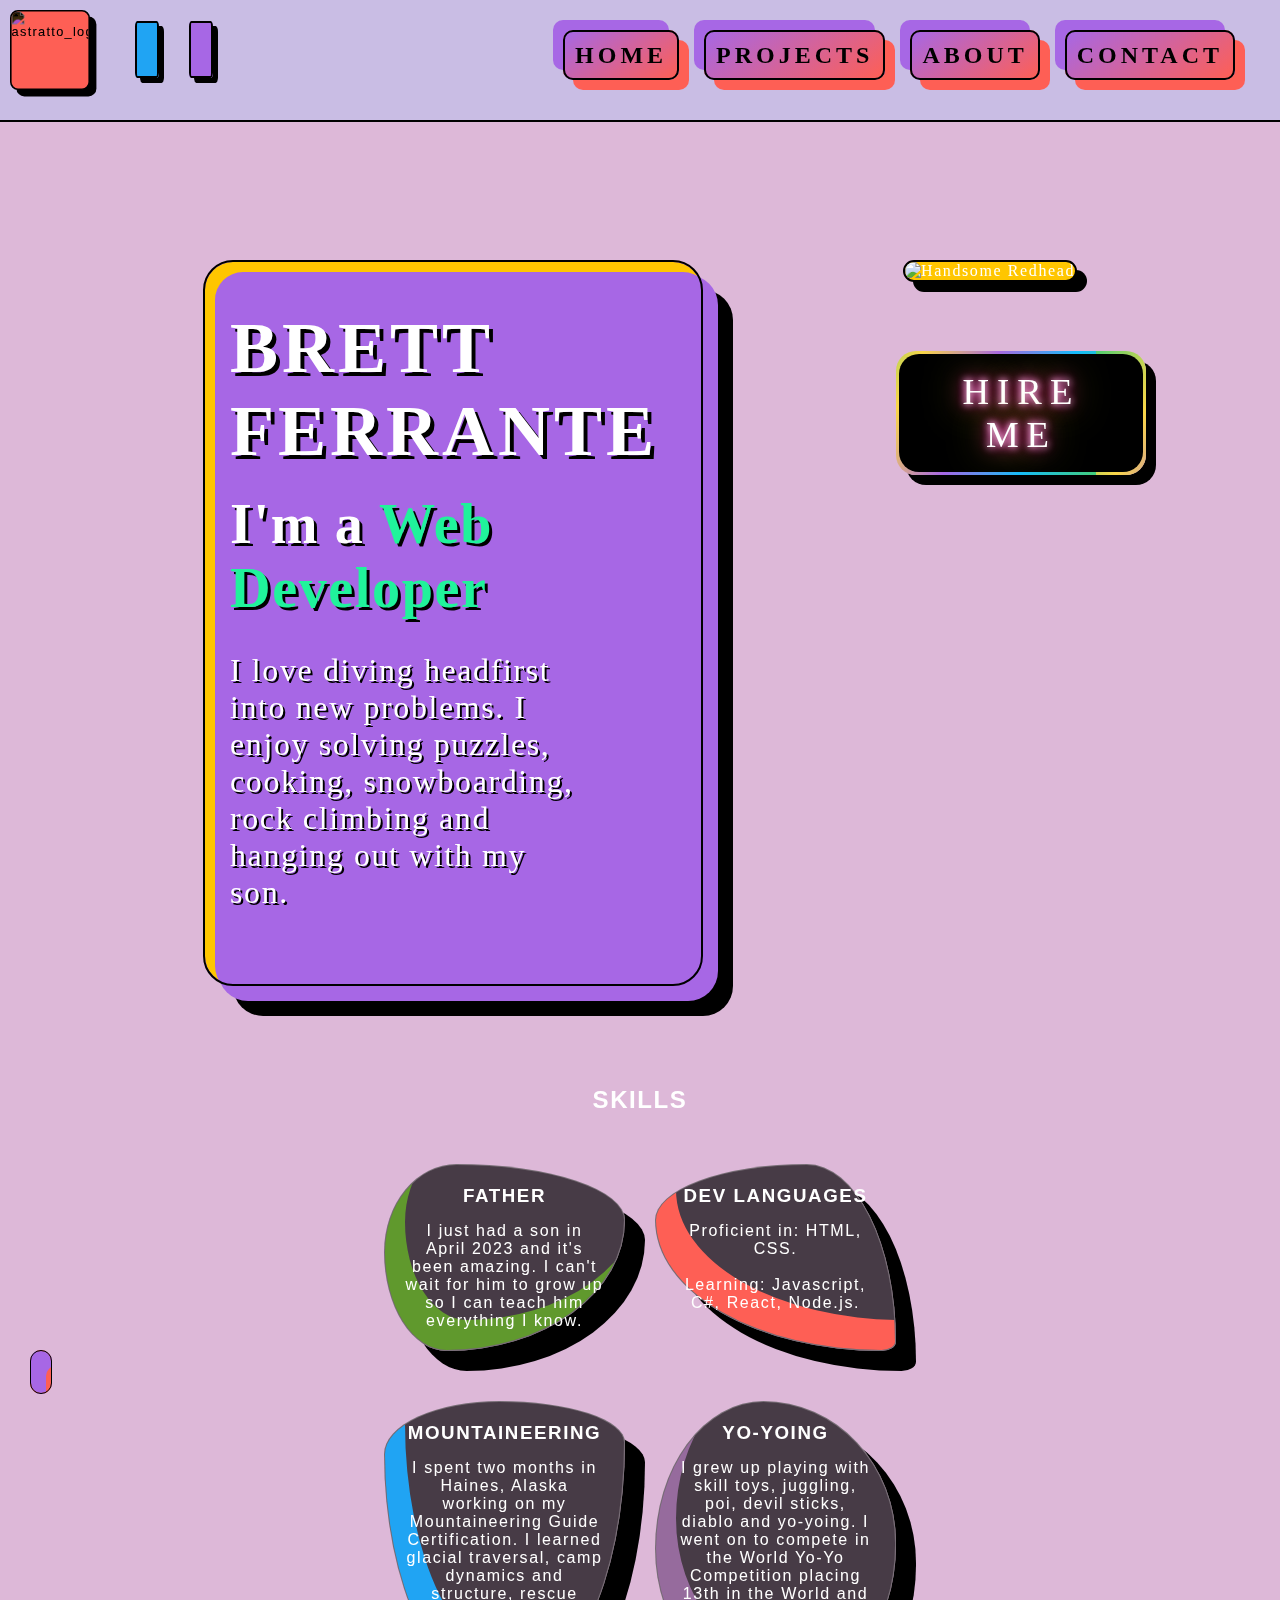
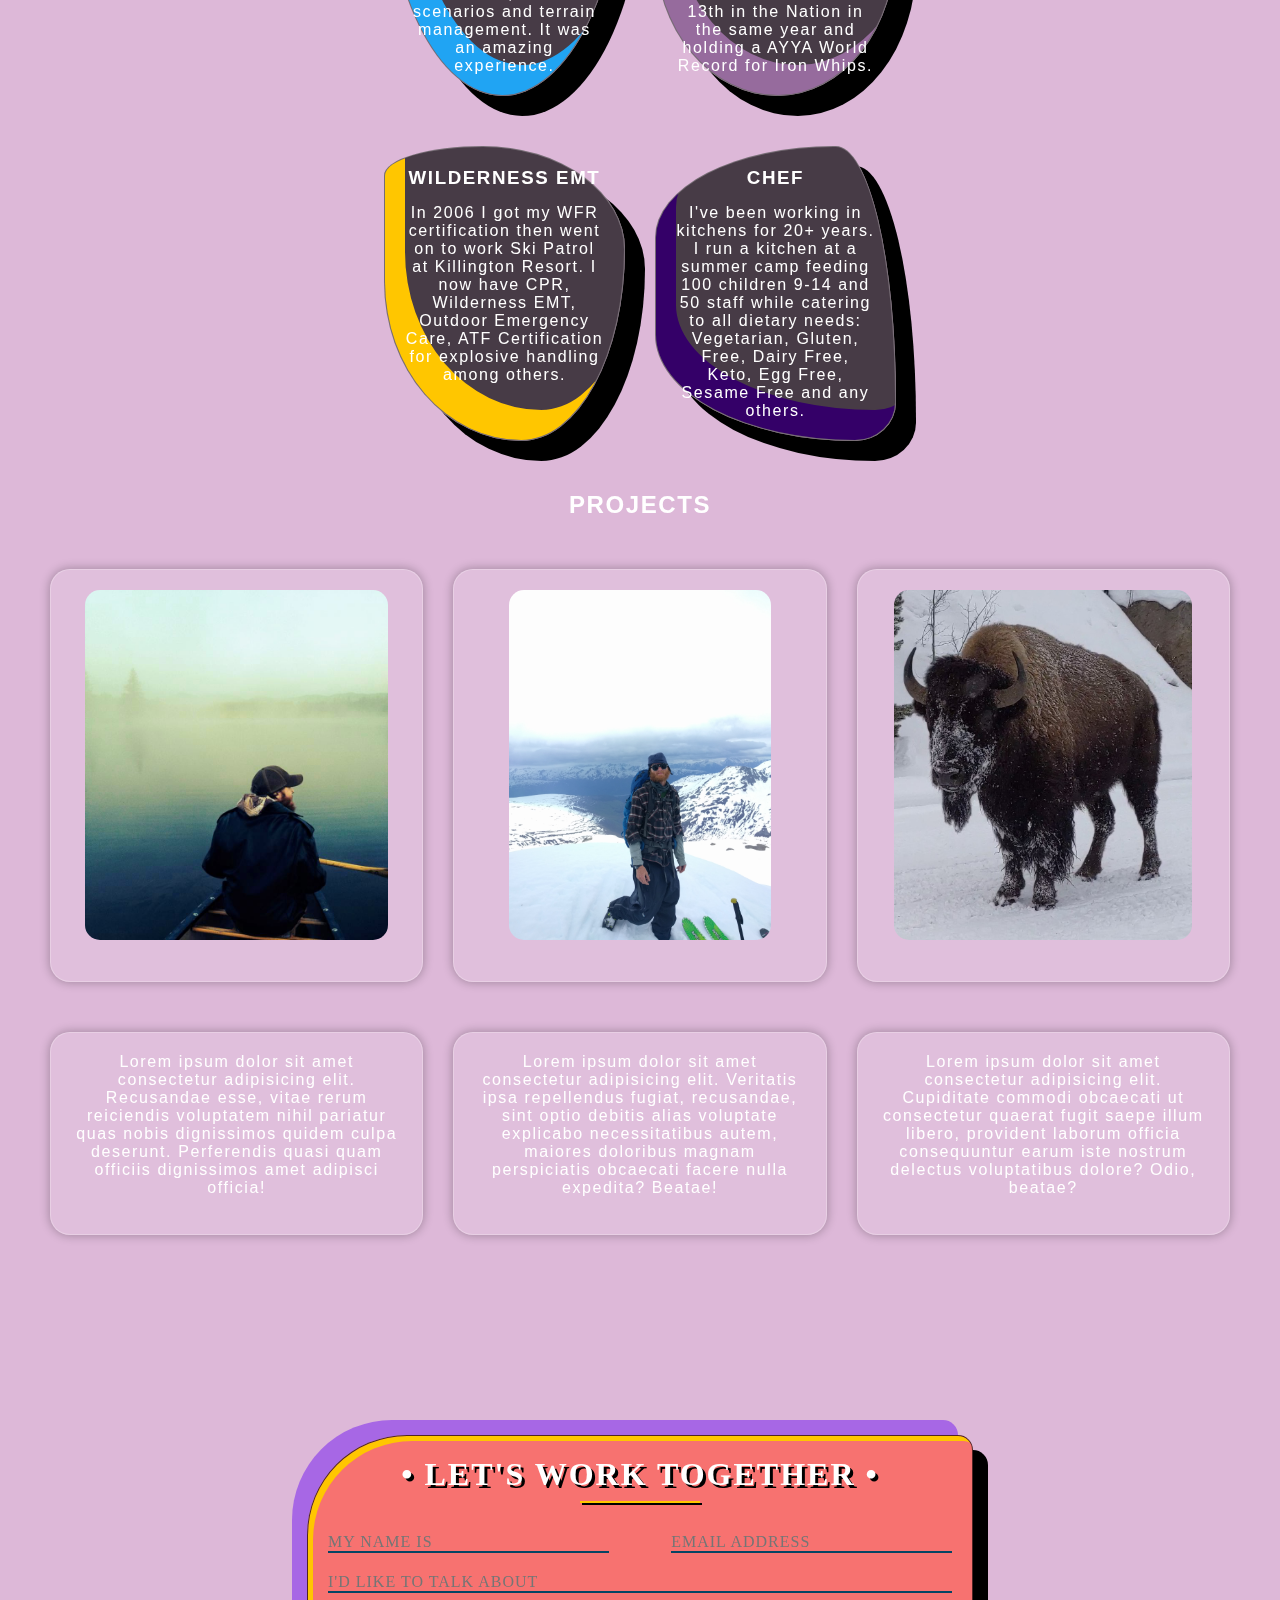
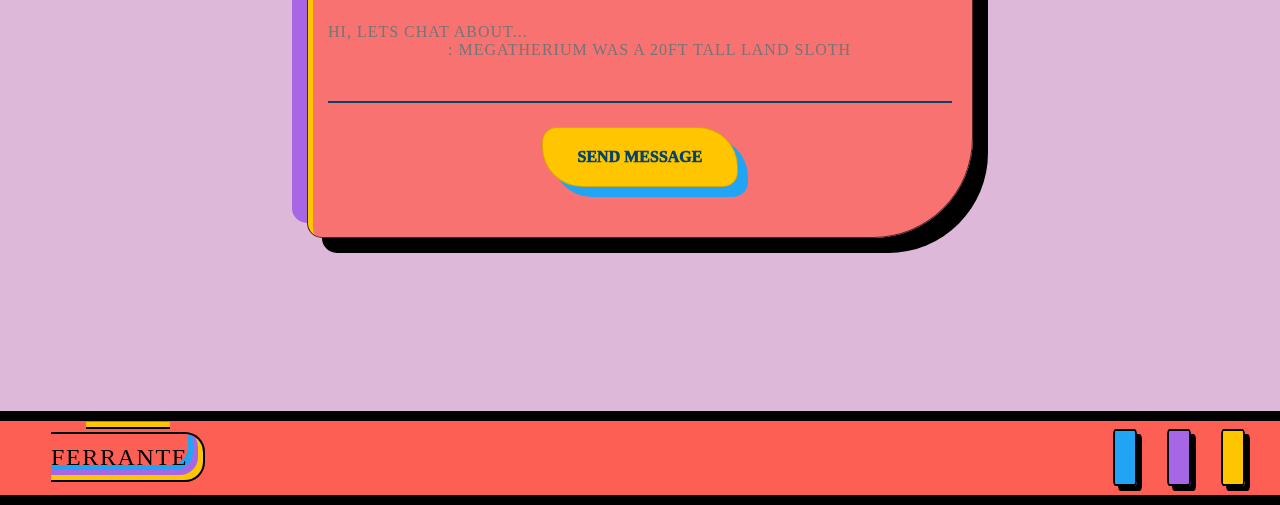
==== commit e1e7f0f4: "fixed links" ====
--- a/index.html
+++ b/index.html
@@ -145,7 +145,7 @@
                 <ul class="nav_social_icons">
                     <li><a href="www.linkedin.com/in/brett-ferrante-111948152" class="linkdn"> <i class="fa-brands fa-linkedin"></i></a></li>
                     <li><a href="https://github.com/findthelorax" class="github"> <i class="fa-brands fa-github"></i></a></li>
-                    <li><a href="" class="mail"> <i class="fa-solid fa-envelope"></i></a></li>
+                    <li><a href="mailto:findthelorax@gmail.com" class="mail"> <i class="fa-solid fa-envelope"></i></a></li>
                 </ul>
             </div>
         </footer>
--- a/styles.css
+++ b/styles.css
@@ -239,7 +239,7 @@
     /* margin to center grid */
     min-height: 666px;
     max-height: max-content;
-    margin: 0 8%;
+    margin: 0 30%;
 }
 .skills_header {
     text-transform: uppercase;
@@ -335,7 +335,8 @@
     font-family: "PressStart";
     font-size: 13px;
     line-height: 1.5rem;
-    margin-bottom: 100px;
+    max-width: 1000px;
+    margin: 100px 0px 100px 25%;
     transform: rotate(5deg);
     border: 1px solid rgba(255, 255, 255, .25);
     border-radius: 20px;
@@ -360,6 +361,9 @@
 }
 .yo-yo {
     width: 50px;
+}
+.weaknesses {
+    color: rgb(255, 0, 0);
 }
 .about_grid_items {
     color: #FFC600;
@@ -459,8 +463,6 @@
     transform: translateY(-0.25em);
     box-shadow: inset 15px 0 20px #063a54, inset -15px 0px 20px #052f44, 10px 10px 0px #FFC600;
 }
-#contact_button:active {
-}
 
 input[type='text'], [type='email'], select, textarea {
     background: none;
@@ -528,7 +530,7 @@
 }
 /* Copyright */
 .copyright {
-    width: 100%;
+    width: 20%;
     line-height: 50px;
     position: absolute;
     color: #000000;
